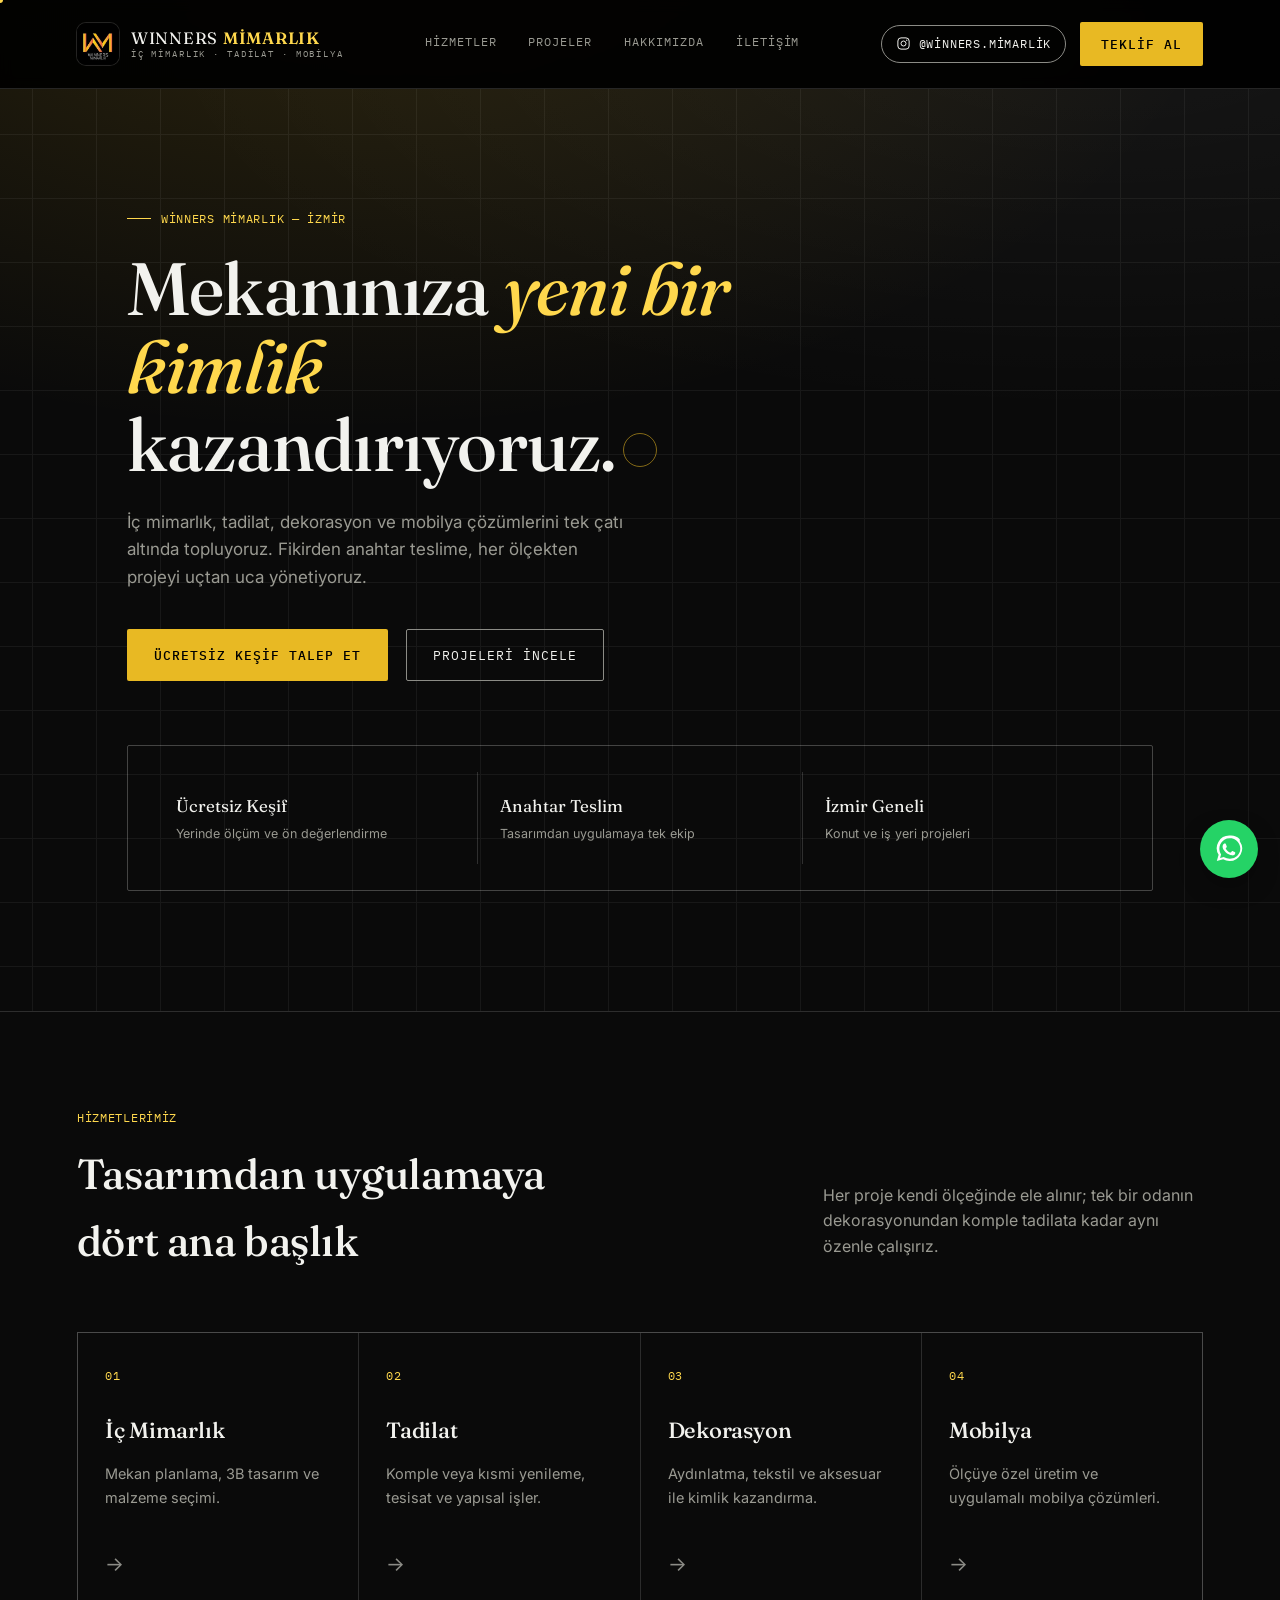
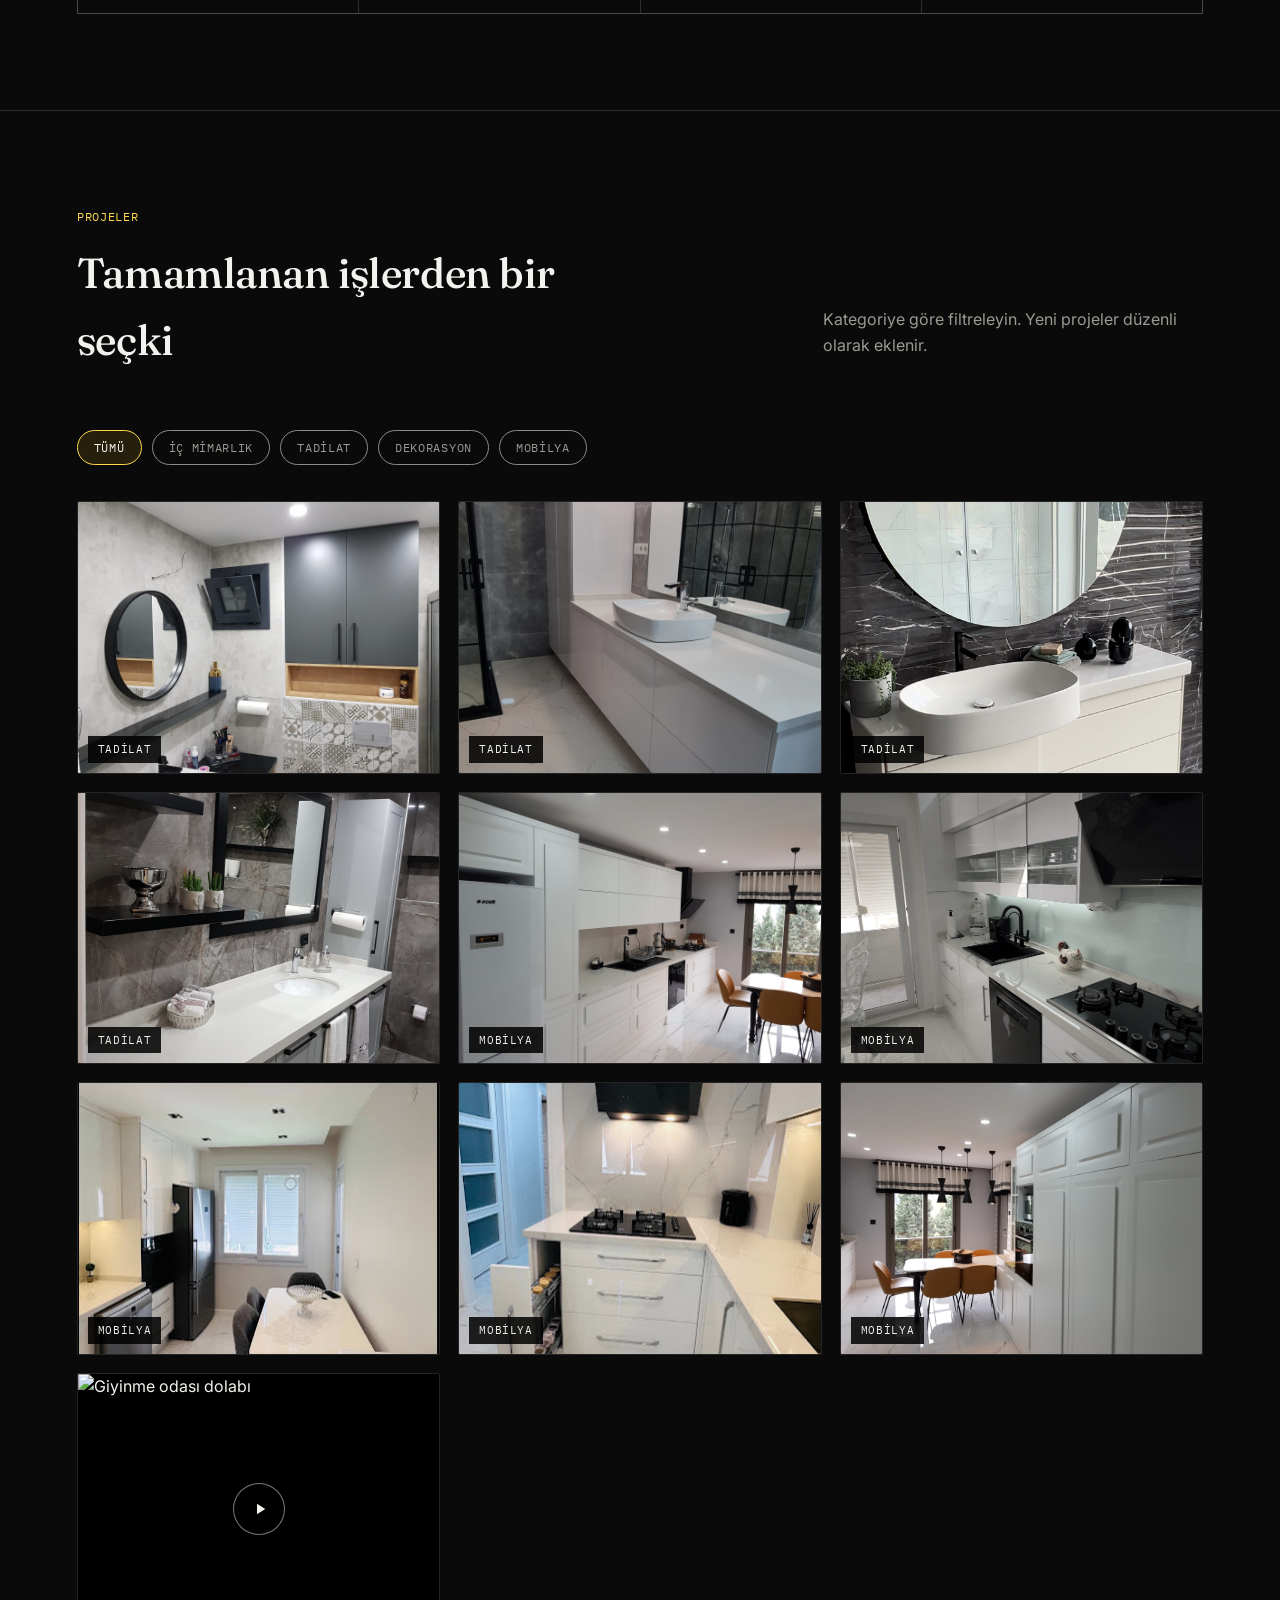
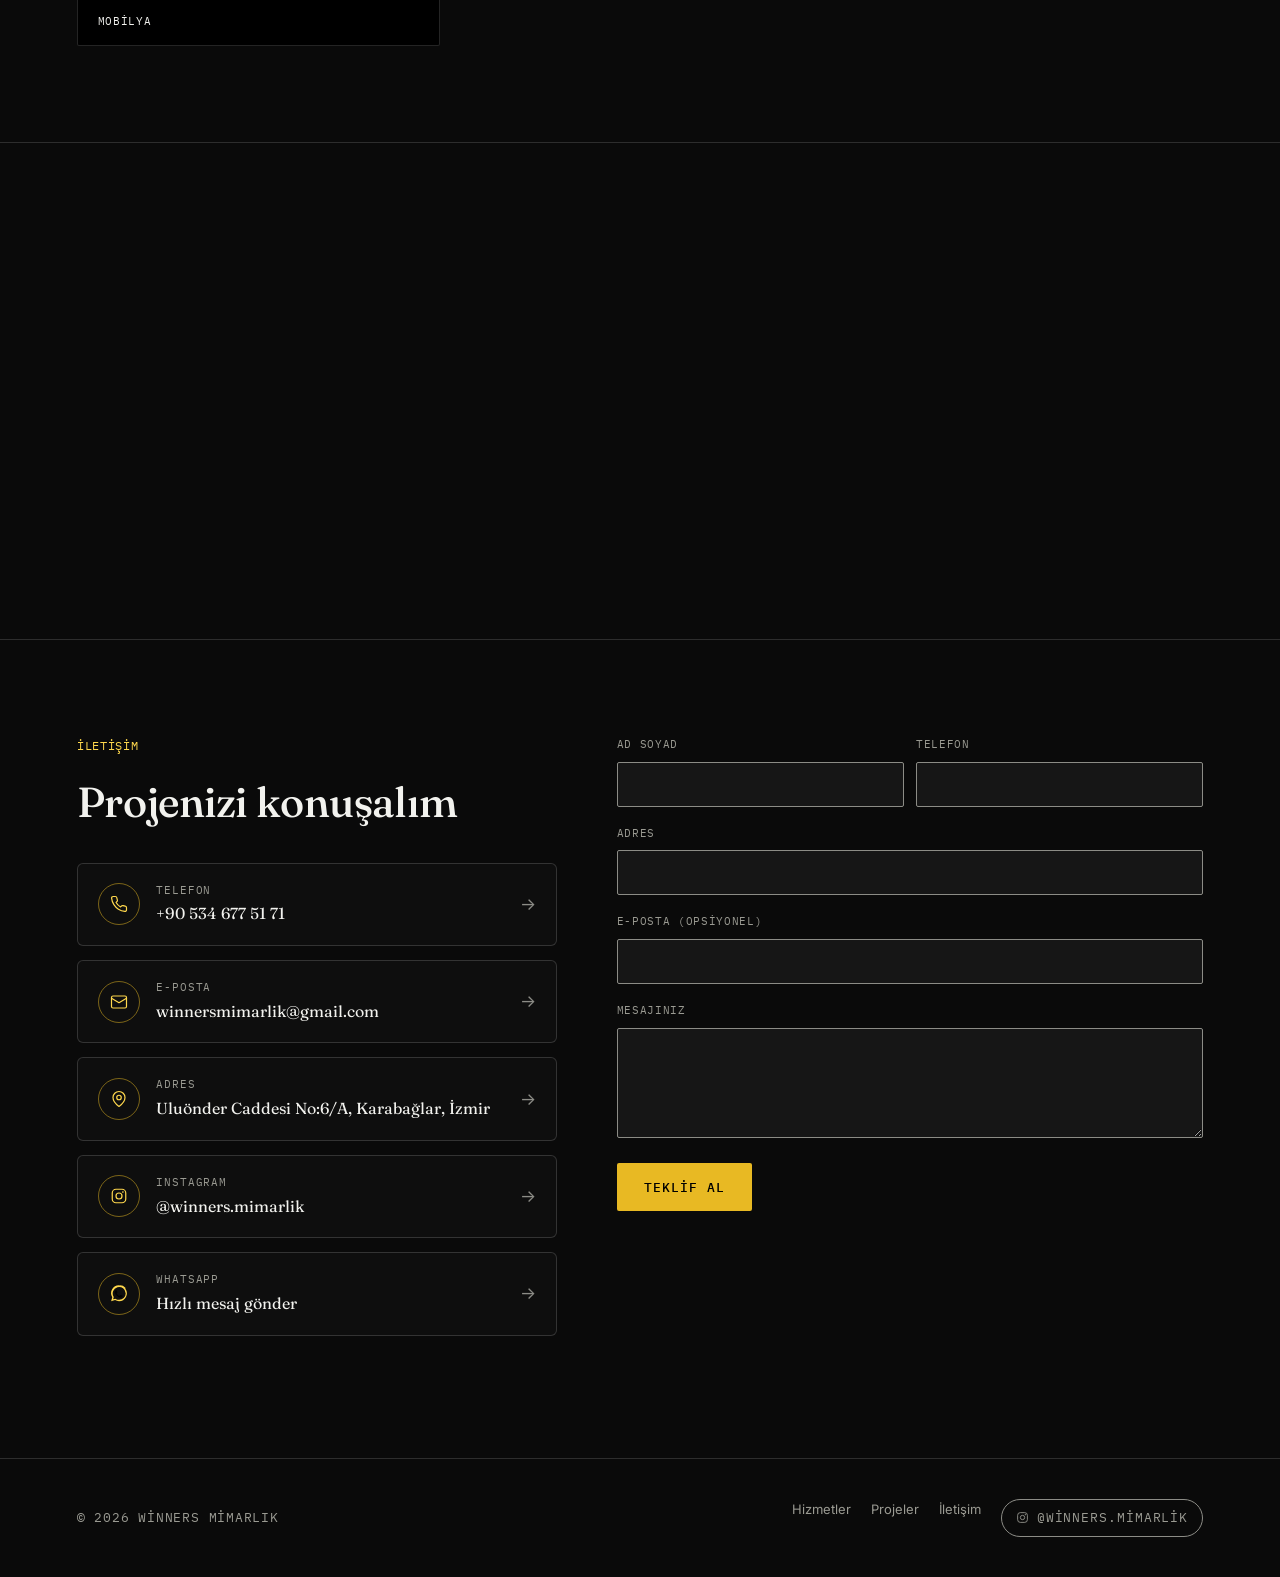
==== index.html @ d999bd1b "Add files via upload" ====
<!DOCTYPE html>
<html lang="tr">
<head>
<meta charset="UTF-8">
<meta name="viewport" content="width=device-width, initial-scale=1.0">
<title>Winners Mimarlık — İç Mimarlık, Tadilat, Dekorasyon, Mobilya</title>
<link rel="icon" type="image/png" href="images/favicon-64.png">
<link rel="icon" type="image/png" sizes="32x32" href="images/favicon-32.png">
<link rel="apple-touch-icon" href="images/apple-touch-icon.png">
<link rel="preconnect" href="https://fonts.googleapis.com">
<link href="https://fonts.googleapis.com/css2?family=Fraunces:ital,opsz,wght@0,9..144,300;0,9..144,500;0,9..144,600;1,9..144,500&family=Inter:wght@400;500;600&family=IBM+Plex+Mono:wght@400;500&display=swap" rel="stylesheet">
<style>
  :root{
    --blueprint:#0A0A0A;
    --blueprint-deep:#000000;
    --line:#F2F2EE;
    --line-dim:#8C8C86;
    --brass:#E8B923;
    --brass-bright:#FFD84D;
    --stone:#9A9A92;
    --paper:#F2F2EE;
    --paper-dim:#1A1A1A;
    --danger:#C9992A;
    --radius:2px;
  }
  ::selection{background:var(--brass); color:var(--blueprint-deep);}
  *{box-sizing:border-box;}
  html{scroll-behavior:smooth;}
  body{
    margin:0;
    background:var(--blueprint);
    color:var(--line);
    font-family:'Inter',sans-serif;
    font-size:16px;
    line-height:1.6;
  }
  h1,h2,h3{
    font-family:'Fraunces',serif;
    font-weight:500;
    margin:0;
    letter-spacing:-0.01em;
  }
  .mono{
    font-family:'IBM Plex Mono',monospace;
    letter-spacing:0.06em;
    text-transform:uppercase;
    font-size:12px;
  }
  a{color:inherit;}
  img{max-width:100%;display:block;}
  button{font-family:inherit;cursor:pointer;}
  :focus-visible{outline:2px solid var(--brass-bright);outline-offset:3px;}

  /* blueprint grid background */
  .grid-bg{
    background-image:
      linear-gradient(var(--line) 1px, transparent 1px),
      linear-gradient(90deg, var(--line) 1px, transparent 1px);
    background-size:64px 64px;
    background-position:center;
    opacity:0.06;
    position:absolute;
    inset:0;
    pointer-events:none;
  }
  .section{position:relative; padding:96px 6vw; overflow:hidden;}
  .section-inner{max-width:1180px; margin:0 auto; position:relative; z-index:1;}

  /* header */
  header{
    position:sticky; top:0; z-index:50;
    display:flex; align-items:center; justify-content:space-between;
    padding:22px 6vw;
    background:rgba(0,0,0,0.92);
    backdrop-filter:blur(6px);
    border-bottom:1px solid rgba(242,242,238,0.15);
  }
  .logo{font-family:'Fraunces',serif; font-size:19px; letter-spacing:0.04em; display:flex; align-items:center; gap:12px; text-decoration:none; color:var(--line); transition:opacity .2s;}
  .logo:hover{opacity:0.85;}
  .logo b{color:var(--brass-bright); font-weight:600;}
  .logo-mark{width:42px; height:42px; flex-shrink:0; border-radius:9px; object-fit:cover; transition:transform .4s cubic-bezier(.16,.8,.3,1); box-shadow:0 0 0 1px rgba(242,242,238,0.14);}
  .logo:hover .logo-mark{transform:scale(1.06) rotate(-3deg);}
  .logo-word{display:flex; flex-direction:column; line-height:1;}
  .logo-word .top{font-size:16.5px;}
  .logo-word .sub{font-family:'IBM Plex Mono',monospace; font-size:8.5px; letter-spacing:0.22em; color:var(--stone); text-transform:uppercase; margin-top:4px;}
  nav{display:flex; gap:32px;}
  nav a{
    font-family:'IBM Plex Mono',monospace; font-size:12px; text-transform:uppercase;
    letter-spacing:0.08em; text-decoration:none; color:var(--stone);
    padding-bottom:3px; border-bottom:1px solid transparent; transition:.2s;
  }
  nav a:hover{color:var(--line); border-color:var(--brass);}
  .nav-toggle{display:none; background:none;border:1px solid var(--line-dim); color:var(--line); padding:8px 10px;}

  /* hero */
  .hero{padding-top:120px; padding-bottom:120px; border-bottom:1px solid rgba(242,242,238,0.15);}
  .hero-tag{color:var(--brass-bright); margin-bottom:22px; display:flex; align-items:center; gap:10px;}
  .hero-tag::before{content:"";width:24px;height:1px;background:var(--brass-bright);display:inline-block;}
  .hero h1{font-size:clamp(38px,6vw,74px); max-width:14ch; line-height:1.05;}
  .hero h1 em{font-style:italic; color:var(--brass-bright);}
  .hero p.lead{max-width:46ch; color:var(--stone); margin-top:26px; font-size:17px;}
  .hero-actions{margin-top:38px; display:flex; gap:18px; flex-wrap:wrap; align-items:center;}
  .btn{
    display:inline-flex; align-items:center; gap:10px;
    padding:15px 26px; border-radius:var(--radius); border:1px solid transparent;
    font-family:'IBM Plex Mono',monospace; font-size:12.5px; text-transform:uppercase; letter-spacing:0.08em;
    text-decoration:none; transition:.2s;
  }
  .btn-primary{background:var(--brass); color:var(--blueprint-deep); font-weight:500;}
  .btn-primary:hover{background:var(--brass-bright);}
  .btn-ghost{border-color:var(--line-dim); color:var(--line);}
  .btn-ghost:hover{border-color:var(--line); background:rgba(242,242,238,0.06);}

  .measure{
    display:flex; align-items:center; gap:8px; color:var(--line-dim); font-size:11px;
  }
  .measure .tick{width:1px;height:8px;background:var(--line-dim);}
  .measure-line{flex:1;height:1px;background:repeating-linear-gradient(90deg,var(--line-dim) 0 6px, transparent 6px 11px);}

  .hero-frame{
    margin-top:64px; border:1px solid rgba(242,242,238,0.25); border-radius:var(--radius);
    padding:26px; position:relative;
  }
  .hero-frame .corner{position:absolute; width:14px; height:14px; border:1px solid var(--brass-bright);}
  .hero-frame .corner.tl{top:-1px;left:-1px;border-right:none;border-bottom:none;}
  .hero-frame .corner.tr{top:-1px;right:-1px;border-left:none;border-bottom:none;}
  .hero-frame .corner.bl{bottom:-1px;left:-1px;border-right:none;border-top:none;}
  .hero-frame .corner.br{bottom:-1px;right:-1px;border-left:none;border-top:none;}
  .hero-stats{display:grid; grid-template-columns:repeat(3,1fr); gap:20px;}
  .hero-stats div{border-left:1px solid rgba(242,242,238,0.2); padding-left:16px;}
  .hero-stats .num{font-family:'Fraunces',serif; font-size:32px; color:var(--brass-bright);}
  .hero-stats .lbl{color:var(--stone); font-size:12.5px; margin-top:4px;}

  /* section headers */
  .eyebrow{color:var(--brass-bright); margin-bottom:14px;}
  .section h2{font-size:clamp(28px,3.4vw,42px); max-width:20ch;}
  .section-head{display:flex; justify-content:space-between; align-items:flex-end; gap:24px; flex-wrap:wrap; margin-bottom:56px;}
  .section-head p{color:var(--stone); max-width:38ch; margin-top:14px;}

  /* services */
  .services-grid{display:grid; grid-template-columns:repeat(4,1fr); gap:1px; background:rgba(242,242,238,0.15); border:1px solid rgba(242,242,238,0.15);}
  .service-card{background:var(--blueprint); padding:32px 26px; min-height:280px; display:flex; flex-direction:column; justify-content:space-between; transition:.25s;}
  .service-card:hover{background:var(--blueprint-deep);}
  .service-card .code{color:var(--brass-bright);}
  .service-card h3{font-size:22px; margin-top:24px;}
  .service-card p{color:var(--stone); font-size:14.5px; margin-top:10px;}
  .service-card .arrow{margin-top:20px; color:var(--line-dim); font-size:20px;}

  /* gallery */
  .filters{display:flex; gap:10px; flex-wrap:wrap; margin-bottom:36px;}
  .filter-btn{
    background:transparent; border:1px solid var(--line-dim); color:var(--stone);
    padding:9px 16px; font-family:'IBM Plex Mono',monospace; font-size:11.5px; text-transform:uppercase; letter-spacing:0.06em;
    border-radius:20px; transition:.2s;
  }
  .filter-btn.active, .filter-btn:hover{border-color:var(--brass-bright); color:var(--line); background:rgba(232,185,35,0.12);}
  .gallery-grid{display:grid; grid-template-columns:repeat(3,1fr); gap:18px;}
  .gallery-item{position:relative; border:1px solid rgba(242,242,238,0.15); border-radius:var(--radius); overflow:hidden; aspect-ratio:4/3; background:var(--blueprint-deep); cursor:pointer;}
  .gallery-item img{width:100%; height:100%; object-fit:cover; transition:.4s;}
  .gallery-item:hover img{transform:scale(1.05);}
  .gallery-item .tag{position:absolute; left:10px; bottom:10px; background:rgba(0,0,0,0.85); padding:5px 10px; font-size:10.5px;}
  .gallery-item .play-badge{
    position:absolute; top:50%; left:50%; transform:translate(-50%,-50%);
    width:52px; height:52px; border-radius:50%; background:rgba(0,0,0,0.55);
    border:1px solid rgba(242,242,238,0.5); display:flex; align-items:center; justify-content:center;
    transition:.25s; pointer-events:none;
  }
  .gallery-item .play-badge svg{width:18px;height:18px; fill:var(--line); margin-left:3px;}
  .gallery-item:hover .play-badge{background:var(--brass); border-color:var(--brass); transform:translate(-50%,-50%) scale(1.08);}
  .gallery-item:hover .play-badge svg{fill:var(--blueprint-deep);}
  .empty-state{border:1px dashed var(--line-dim); border-radius:var(--radius); padding:56px 24px; text-align:center; color:var(--stone); grid-column:1/-1;}
  .empty-state b{color:var(--line); display:block; margin-bottom:8px; font-family:'Fraunces',serif; font-size:19px; font-weight:500;}

  /* about */
  .about-wrap{display:grid; grid-template-columns:1fr 1fr; gap:70px; align-items:start;}
  .about-quote{font-family:'Fraunces',serif; font-style:italic; font-size:26px; line-height:1.5; color:var(--line);}
  .about-quote span{color:var(--brass-bright);}
  .about-body p{color:var(--stone); margin-bottom:16px;}
  .about-list{margin-top:26px; display:flex; flex-direction:column; gap:14px;}
  .about-list li{display:flex; gap:14px; align-items:flex-start; list-style:none;}
  .about-list .dot{width:6px;height:6px;background:var(--brass-bright); border-radius:50%; margin-top:8px; flex-shrink:0;}

  /* contact */
  .contact-wrap{display:grid; grid-template-columns:0.9fr 1.1fr; gap:60px;}
  .contact-info div{margin-bottom:26px;}
  .contact-info .mono{color:var(--brass-bright); display:block; margin-bottom:6px;}
  .contact-info a{text-decoration:none; font-size:17px;}

  /* ---------- contact cards (modernized) ---------- */
  .contact-cards{display:flex; flex-direction:column; gap:14px; margin-top:8px;}
  .contact-card{
    display:flex; align-items:center; gap:16px;
    padding:18px 20px; border:1px solid rgba(242,242,238,0.16); border-radius:6px;
    text-decoration:none; color:var(--line); background:rgba(242,242,238,0.02);
    transition:border-color .25s, background .25s, transform .25s cubic-bezier(.16,.8,.3,1), box-shadow .25s;
  }
  .contact-card:hover{
    border-color:var(--brass-bright); background:rgba(232,185,35,0.07);
    transform:translateX(4px); box-shadow:0 14px 28px -18px rgba(0,0,0,0.55);
  }
  .contact-card .cc-icon{
    width:42px; height:42px; flex-shrink:0; border-radius:50%;
    border:1px solid rgba(232,185,35,0.5); display:flex; align-items:center; justify-content:center;
    transition:.25s;
  }
  .contact-card:hover .cc-icon{background:var(--brass); border-color:var(--brass);}
  .contact-card .cc-icon svg{width:18px; height:18px; stroke:var(--brass-bright); transition:.25s;}
  .contact-card:hover .cc-icon svg{stroke:var(--blueprint-deep);}
  .contact-card .cc-text{display:flex; flex-direction:column; gap:3px; min-width:0;}
  .contact-card .cc-label{font-family:'IBM Plex Mono',monospace; font-size:10.5px; text-transform:uppercase; letter-spacing:0.09em; color:var(--stone);}
  .contact-card .cc-value{font-size:16px; font-family:'Fraunces',serif; overflow-wrap:anywhere;}
  .contact-card .cc-arrow{margin-left:auto; color:var(--line-dim); font-size:17px; transition:transform .25s cubic-bezier(.16,.8,.3,1), color .25s; flex-shrink:0;}
  .contact-card:hover .cc-arrow{transform:translateX(4px); color:var(--brass-bright);}
  .field{margin-bottom:18px;}
  .field label{display:block; font-family:'IBM Plex Mono',monospace; font-size:11px; text-transform:uppercase; letter-spacing:0.06em; color:var(--stone); margin-bottom:8px;}
  .field input, .field textarea{
    width:100%; background:rgba(242,242,238,0.05); border:1px solid var(--line-dim); border-radius:var(--radius);
    color:var(--line); padding:13px 14px; font-family:'Inter',sans-serif; font-size:14.5px;
  }
  .field textarea{min-height:110px; resize:vertical;}
  .field input:focus, .field textarea:focus{border-color:var(--brass-bright); outline:none;}
  .form-msg{margin-top:14px; font-size:13.5px; padding:10px 14px; border-radius:var(--radius); display:none;}
  .form-msg.ok{display:block; background:rgba(232,185,35,0.15); color:var(--brass-bright); border:1px solid var(--brass);}
  .form-msg.err{display:block; background:rgba(201,153,42,0.15); color:#F0D27A; border:1px solid var(--danger);}

  footer{padding:40px 6vw; border-top:1px solid rgba(242,242,238,0.15); display:flex; justify-content:space-between; align-items:center; flex-wrap:wrap; gap:12px;}
  footer .fmark{color:var(--stone); font-size:13px; cursor:default; user-select:none;}
  footer .fmark:hover{color:var(--stone);}
  footer .flinks{display:flex; gap:20px;}
  footer .flinks a{color:var(--stone); font-size:13px; text-decoration:none;}
  footer .flinks a:hover{color:var(--line);}

  /* overlay shared */
  .overlay{
    position:fixed; inset:0; background:rgba(0,0,0,0.82); backdrop-filter:blur(3px);
    display:none; align-items:center; justify-content:center; z-index:200; padding:24px;
  }
  .overlay.open{display:flex;}
  .modal{
    background:var(--blueprint-deep); border:1px solid rgba(242,242,238,0.2); border-radius:6px;
    width:100%; max-width:420px; padding:34px; position:relative;
  }
  .modal.wide{max-width:920px; max-height:86vh; overflow-y:auto;}
  .modal-close{position:absolute; top:16px; right:16px; background:none; border:none; color:var(--stone); font-size:20px;}
  .modal h3{font-size:22px; margin-bottom:6px;}
  .modal .sub{color:var(--stone); font-size:13px; margin-bottom:24px;}
  .field-row{display:flex; gap:12px; flex-wrap:wrap;}
  .field-row .field{flex:1; min-width:160px;}

  @media (max-width:900px){
    nav{display:none;}
    .nav-toggle{display:block;}
    .services-grid{grid-template-columns:repeat(2,1fr);}
    .gallery-grid{grid-template-columns:repeat(2,1fr);}
    .about-wrap, .contact-wrap{grid-template-columns:1fr; gap:40px;}
  }
  @media (max-width:560px){
    .services-grid{grid-template-columns:1fr;}
    .gallery-grid{grid-template-columns:1fr;}
    .section{padding:64px 5vw;}
    header .ig-btn span{display:none;}
    header .ig-btn{padding:9px 11px;}
    .logo-mark{width:34px; height:34px;}
    .logo-word .top{font-size:14px;}
    .logo-word .sub{display:none;}
  }
  @media (prefers-reduced-motion: reduce){
    *{transition:none !important; animation:none !important;}
  }

  /* ---------- modernization pass ---------- */
  header{transition:background .35s ease, box-shadow .35s ease, border-color .35s ease;}
  header.scrolled{background:rgba(0,0,0,0.97); box-shadow:0 8px 30px -12px rgba(0,0,0,0.55); border-color:rgba(242,242,238,0.22);}

  .hero{position:relative;}
  .hero::before{
    content:"";
    position:absolute; inset:-20% -10% auto -10%; height:620px;
    background:radial-gradient(ellipse at 30% 0%, rgba(232,185,35,0.16), transparent 60%),
               radial-gradient(ellipse at 80% 20%, rgba(255,255,255,0.05), transparent 55%);
    pointer-events:none; z-index:0;
  }
  .hero .section-inner{z-index:1;}

  .reveal{opacity:0; transform:translateY(22px); transition:opacity .7s cubic-bezier(.16,.8,.3,1), transform .7s cubic-bezier(.16,.8,.3,1);}
  .reveal.in-view{opacity:1; transform:translateY(0);}
  .reveal-stagger > *{opacity:0; transform:translateY(18px); transition:opacity .6s cubic-bezier(.16,.8,.3,1), transform .6s cubic-bezier(.16,.8,.3,1);}
  .reveal-stagger.in-view > *{opacity:1; transform:translateY(0);}
  .reveal-stagger.in-view > *:nth-child(1){transition-delay:.03s;}
  .reveal-stagger.in-view > *:nth-child(2){transition-delay:.11s;}
  .reveal-stagger.in-view > *:nth-child(3){transition-delay:.19s;}
  .reveal-stagger.in-view > *:nth-child(4){transition-delay:.27s;}
  .reveal-stagger.in-view > *:nth-child(5){transition-delay:.35s;}
  .reveal-stagger.in-view > *:nth-child(6){transition-delay:.43s;}

  .hero-tag{animation:fadeIn .8s ease both;}
  .hero h1{animation:fadeUp .9s cubic-bezier(.16,.8,.3,1) .08s both;}
  .hero p.lead{animation:fadeUp .9s cubic-bezier(.16,.8,.3,1) .18s both;}
  .hero-actions{animation:fadeUp .9s cubic-bezier(.16,.8,.3,1) .28s both;}
  .hero-frame{animation:fadeUp 1s cubic-bezier(.16,.8,.3,1) .4s both; overflow:hidden;}
  @keyframes fadeIn{from{opacity:0;} to{opacity:1;}}
  @keyframes fadeUp{from{opacity:0; transform:translateY(16px);} to{opacity:1; transform:translateY(0);}}

  .hero-frame::after{
    content:""; position:absolute; top:0; left:-30%; width:22%; height:100%;
    background:linear-gradient(90deg, transparent, rgba(255,216,77,0.16), transparent);
    animation:scanX 7s ease-in-out infinite; pointer-events:none;
  }
  @keyframes scanX{0%{left:-30%;} 50%{left:105%;} 100%{left:105%;}}

  .btn{position:relative; overflow:hidden; transform:translateY(0); transition:background .2s, border-color .2s, transform .25s cubic-bezier(.16,.8,.3,1), box-shadow .25s;}
  .btn-primary:hover{transform:translateY(-2px); box-shadow:0 10px 24px -10px rgba(232,185,35,0.55);}
  .btn-ghost:hover{transform:translateY(-2px);}

  .service-card{transition:background .25s, transform .3s cubic-bezier(.16,.8,.3,1), box-shadow .3s, border-color .3s; border:1px solid transparent;}
  .service-card:hover{transform:translateY(-6px); box-shadow:0 18px 34px -18px rgba(0,0,0,0.6); border-color:rgba(232,185,35,0.35);}
  .service-card .arrow{transition:transform .3s cubic-bezier(.16,.8,.3,1), color .3s;}
  .service-card:hover .arrow{transform:translateX(6px); color:var(--brass-bright);}

  .gallery-item img{filter:saturate(0.88); transition:transform .5s cubic-bezier(.16,.8,.3,1), filter .5s;}
  .gallery-item:hover img{transform:scale(1.07); filter:saturate(1.05);}
  .gallery-item::after{
    content:""; position:absolute; inset:0; background:linear-gradient(180deg, transparent 55%, rgba(0,0,0,0.55) 100%);
    opacity:0; transition:opacity .35s;
  }
  .gallery-item:hover::after{opacity:1;}
  .gallery-item .tag{transition:transform .3s cubic-bezier(.16,.8,.3,1); z-index:1;}
  .gallery-item:hover .tag{transform:translateY(-2px);}

  .filter-btn{transition:border-color .2s, color .2s, background .2s, transform .2s;}
  .filter-btn:hover{transform:translateY(-1px);}

  .about-list li{transition:transform .25s;}
  .about-list li:hover{transform:translateX(4px);}

  .field input, .field textarea{transition:border-color .2s, background .2s, box-shadow .2s;}
  .field input:focus, .field textarea:focus{box-shadow:0 0 0 3px rgba(232,185,35,0.18);}

  .founder-line{margin-top:22px; padding-top:18px; border-top:1px solid rgba(242,242,238,0.14); color:var(--stone); font-size:13.5px; display:flex; align-items:center; gap:10px;}
  .founder-line .dot{width:6px;height:6px;background:var(--brass-bright); border-radius:50%; flex-shrink:0;}

  /* ---------- floating whatsapp button ---------- */
  .wa-float{
    position:fixed; right:22px; bottom:22px; z-index:150;
    width:58px; height:58px; border-radius:50%;
    background:#25D366; display:flex; align-items:center; justify-content:center;
    box-shadow:0 10px 26px -8px rgba(0,0,0,0.55);
    text-decoration:none; transition:transform .25s cubic-bezier(.16,.8,.3,1), box-shadow .25s;
  }
  .wa-float:hover{transform:translateY(-3px) scale(1.05); box-shadow:0 16px 32px -10px rgba(0,0,0,0.6);}
  .wa-float svg{width:29px; height:29px; fill:#fff;}
  .wa-float::before{
    content:""; position:absolute; inset:0; border-radius:50%;
    box-shadow:0 0 0 0 rgba(37,211,102,0.55);
    animation:waPulse 2.6s ease-out infinite;
  }
  @keyframes waPulse{
    0%{box-shadow:0 0 0 0 rgba(37,211,102,0.5);}
    70%{box-shadow:0 0 0 16px rgba(37,211,102,0);}
    100%{box-shadow:0 0 0 0 rgba(37,211,102,0);}
  }
  .wa-tooltip{
    position:absolute; right:70px; top:50%; transform:translateY(-50%);
    background:var(--blueprint-deep); border:1px solid rgba(242,242,238,0.18);
    color:var(--line); padding:8px 14px; border-radius:6px; font-size:13px; white-space:nowrap;
    opacity:0; pointer-events:none; transition:opacity .2s, transform .2s;
  }
  .wa-float:hover .wa-tooltip{opacity:1; transform:translateY(-50%) translateX(-4px);}
  @media (max-width:560px){
    .wa-float{width:52px; height:52px; right:16px; bottom:16px;}
    .wa-float svg{width:26px; height:26px;}
    .wa-tooltip{display:none;}
  }
  @media (prefers-reduced-motion: reduce){
    .wa-float::before{animation:none;}
  }

  /* ---------- instagram button ---------- */
  .ig-btn{
    display:inline-flex; align-items:center; gap:8px;
    border:1px solid var(--line-dim); color:var(--line);
    padding:10px 16px; border-radius:20px;
    font-family:'IBM Plex Mono',monospace; font-size:11.5px; text-transform:uppercase; letter-spacing:0.07em;
    text-decoration:none; transition:.2s;
  }
  .ig-btn:hover{border-color:var(--brass-bright); color:var(--brass-bright); background:rgba(232,185,35,0.08); transform:translateY(-1px);}
  .ig-btn svg{width:15px;height:15px;flex-shrink:0;}
  header .ig-btn{padding:9px 14px;}
  footer .ig-btn{padding:8px 14px; font-size:11px;}

  /* ---------- hero highlights (replaces old stat block) ---------- */
  .hero-highlights{display:flex; flex-wrap:wrap; gap:0; margin-top:0;}
  .hero-highlights .hl{
    flex:1; min-width:170px; padding:20px 22px;
    border-right:1px solid rgba(242,242,238,0.16);
  }
  .hero-highlights .hl:last-child{border-right:none;}
  .hero-highlights .hl .hl-title{font-family:'Fraunces',serif; font-size:17px; color:var(--line);}
  .hero-highlights .hl .hl-sub{color:var(--stone); font-size:12.5px; margin-top:5px;}
  @media (max-width:700px){
    .hero-highlights .hl{border-right:none; border-bottom:1px solid rgba(242,242,238,0.16); flex:1 1 100%;}
    .hero-highlights .hl:last-child{border-bottom:none;}
  }

  /* ---------- custom cursor (pointer devices only) ---------- */
  @media (pointer:fine){
    body.cursor-ready{cursor:none;}
    body.cursor-ready a, body.cursor-ready button{cursor:none;}
    .cur-dot, .cur-ring{
      position:fixed; top:0; left:0; pointer-events:none; z-index:999;
      transform:translate(-50%,-50%); border-radius:50%;
      will-change:transform;
    }
    .cur-dot{width:6px; height:6px; background:var(--brass-bright); transition:opacity .2s, width .2s, height .2s;}
    .cur-ring{
      width:34px; height:34px; border:1px solid rgba(232,185,35,0.55);
      transition:width .25s cubic-bezier(.16,.8,.3,1), height .25s cubic-bezier(.16,.8,.3,1), opacity .2s, border-color .2s, background .2s;
    }
    .cur-ring.hovering{width:64px; height:64px; background:rgba(232,185,35,0.08); border-color:var(--brass-bright);}
    .cur-ring.hidden, .cur-dot.hidden{opacity:0;}
  }
  @media (pointer:coarse), (prefers-reduced-motion:reduce){
    .cur-dot, .cur-ring{display:none;}
  }
</style>
</head>
<body>

<header>
  <a href="#" class="logo" aria-label="Winners Mimarlık — Ana sayfa">
    <img class="logo-mark" src="images/logo.png" alt="Winners Mimarlık logosu">
    <span class="logo-word">
      <span class="top">WINNERS <b>MİMARLIK</b></span>
      <span class="sub">İç Mimarlık · Tadilat · Mobilya</span>
    </span>
  </a>
  <nav>
    <a href="#hizmetler">Hizmetler</a>
    <a href="#projeler">Projeler</a>
    <a href="#hakkimizda">Hakkımızda</a>
    <a href="#iletisim">İletişim</a>
  </nav>
  <div style="display:flex; align-items:center; gap:14px;">
    <a href="https://instagram.com/winners.mimarlik" target="_blank" rel="noopener" class="ig-btn" aria-label="Instagram'da takip edin">
      <svg viewBox="0 0 24 24" fill="none" stroke="currentColor" stroke-width="1.6"><rect x="3" y="3" width="18" height="18" rx="5"/><circle cx="12" cy="12" r="4"/><circle cx="17.2" cy="6.8" r="1.1" fill="currentColor" stroke="none"/></svg>
      <span>@winners.mimarlik</span>
    </a>
    <a href="#iletisim" class="btn btn-primary" style="padding:11px 20px;">Teklif Al</a>
  </div>
</header>

<section class="hero grid-bg-wrap" style="position:relative;">
  <div class="grid-bg"></div>
  <div class="section-inner" style="padding:0 6vw;">
    <div class="hero-tag mono">Winners Mimarlık — İzmir</div>
    <h1>Mekanınıza <em>yeni bir kimlik</em> kazandırıyoruz.</h1>
    <p class="lead">İç mimarlık, tadilat, dekorasyon ve mobilya çözümlerini tek çatı altında topluyoruz. Fikirden anahtar teslime, her ölçekten projeyi uçtan uca yönetiyoruz.</p>
    <div class="hero-actions">
      <a href="#iletisim" class="btn btn-primary">Ücretsiz Keşif Talep Et</a>
      <a href="#projeler" class="btn btn-ghost">Projeleri İncele</a>
    </div>
    <div class="hero-frame">
      <span class="corner tl"></span><span class="corner tr"></span><span class="corner bl"></span><span class="corner br"></span>
      <div class="hero-highlights">
        <div class="hl"><div class="hl-title">Ücretsiz Keşif</div><div class="hl-sub">Yerinde ölçüm ve ön değerlendirme</div></div>
        <div class="hl"><div class="hl-title">Anahtar Teslim</div><div class="hl-sub">Tasarımdan uygulamaya tek ekip</div></div>
        <div class="hl"><div class="hl-title">İzmir Geneli</div><div class="hl-sub">Konut ve iş yeri projeleri</div></div>
      </div>
    </div>
  </div>
</section>

<section class="section" id="hizmetler">
  <div class="section-inner">
    <div class="section-head reveal">
      <div>
        <div class="eyebrow mono">Hizmetlerimiz</div>
        <h2>Tasarımdan uygulamaya dört ana başlık</h2>
      </div>
      <p>Her proje kendi ölçeğinde ele alınır; tek bir odanın dekorasyonundan komple tadilata kadar aynı özenle çalışırız.</p>
    </div>
    <div class="services-grid reveal-stagger" id="servicesGrid"></div>
  </div>
</section>

<section class="section" id="projeler" style="border-top:1px solid rgba(242,242,238,0.15);">
  <div class="section-inner">
    <div class="section-head reveal">
      <div>
        <div class="eyebrow mono">Projeler</div>
        <h2>Tamamlanan işlerden bir seçki</h2>
      </div>
      <p>Kategoriye göre filtreleyin. Yeni projeler düzenli olarak eklenir.</p>
    </div>
    <div class="filters reveal" id="galleryFilters"></div>
    <div class="gallery-grid reveal-stagger" id="galleryGrid"></div>
  </div>
</section>

<section class="section" id="hakkimizda" style="border-top:1px solid rgba(242,242,238,0.15);">
  <div class="section-inner about-wrap">
    <div class="reveal">
      <div class="eyebrow mono">Hakkımızda</div>
      <p class="about-quote">"İyi tasarım, <span>göze değil ihtiyaca</span> göre çizilir."</p>
      <div class="founder-line"><span class="dot"></span>Kurucu — Ömer Akgül</div>
    </div>
    <div class="about-body reveal">
      <p>Winners Mimarlık olarak konut ve iş yerlerinde iç mimarlık, tadilat, dekorasyon ve mobilya üretimi alanlarında hizmet veriyoruz. Her projeye keşifle başlar, ölçüm ve ihtiyaç analiziyle devam eder, uygulamayı yerinde takip ederek teslim ederiz.</p>
      <ul class="about-list">
        <li><span class="dot"></span>Yerinde keşif ve ölçümlendirme</li>
        <li><span class="dot"></span>3 boyutlu tasarım ve malzeme seçimi</li>
        <li><span class="dot"></span>Uygulama, tadilat ve montaj takibi</li>
        <li><span class="dot"></span>Anahtar teslim proje yönetimi</li>
      </ul>
    </div>
  </div>
</section>

<section class="section" id="iletisim" style="border-top:1px solid rgba(242,242,238,0.15);">
  <div class="section-inner contact-wrap">
    <div class="reveal">
      <div class="eyebrow mono">İletişim</div>
      <h2 style="margin-bottom:26px;">Projenizi konuşalım</h2>
      <div class="contact-info">
        <div class="contact-cards">
          <a id="infoPhone" class="contact-card" href="#">
            <span class="cc-icon"><svg viewBox="0 0 24 24" fill="none" stroke-width="1.6" stroke-linecap="round" stroke-linejoin="round"><path d="M22 16.92v3a2 2 0 0 1-2.18 2 19.79 19.79 0 0 1-8.63-3.07 19.5 19.5 0 0 1-6-6 19.79 19.79 0 0 1-3.07-8.67A2 2 0 0 1 4.11 2h3a2 2 0 0 1 2 1.72c.127.96.361 1.903.7 2.81a2 2 0 0 1-.45 2.11L8.09 9.91a16 16 0 0 0 6 6l1.27-1.27a2 2 0 0 1 2.11-.45c.907.339 1.85.573 2.81.7A2 2 0 0 1 22 16.92z"/></svg></span>
            <span class="cc-text"><span class="cc-label">Telefon</span><span class="cc-value" id="infoPhoneText"></span></span>
            <span class="cc-arrow">→</span>
          </a>
          <a id="infoEmail" class="contact-card" href="#">
            <span class="cc-icon"><svg viewBox="0 0 24 24" fill="none" stroke-width="1.6" stroke-linecap="round" stroke-linejoin="round"><rect x="2" y="4" width="20" height="16" rx="2"/><path d="m2 7 10 6 10-6"/></svg></span>
            <span class="cc-text"><span class="cc-label">E-posta</span><span class="cc-value" id="infoEmailText"></span></span>
            <span class="cc-arrow">→</span>
          </a>
          <a id="infoAddress" class="contact-card" href="#" target="_blank" rel="noopener">
            <span class="cc-icon"><svg viewBox="0 0 24 24" fill="none" stroke-width="1.6" stroke-linecap="round" stroke-linejoin="round"><path d="M20 10c0 6-8 12-8 12s-8-6-8-12a8 8 0 0 1 16 0z"/><circle cx="12" cy="10" r="3"/></svg></span>
            <span class="cc-text"><span class="cc-label">Adres</span><span class="cc-value" id="infoAddressText"></span></span>
            <span class="cc-arrow">→</span>
          </a>
          <a href="https://instagram.com/winners.mimarlik" target="_blank" rel="noopener" class="contact-card">
            <span class="cc-icon"><svg viewBox="0 0 24 24" fill="none" stroke-width="1.6" stroke-linecap="round" stroke-linejoin="round"><rect x="3" y="3" width="18" height="18" rx="5"/><circle cx="12" cy="12" r="4"/><circle cx="17.2" cy="6.8" r="1.1" fill="var(--brass-bright)" stroke="none"/></svg></span>
            <span class="cc-text"><span class="cc-label">Instagram</span><span class="cc-value">@winners.mimarlik</span></span>
            <span class="cc-arrow">→</span>
          </a>
          <a id="infoWhatsapp" class="contact-card" href="#" target="_blank" rel="noopener">
            <span class="cc-icon"><svg viewBox="0 0 24 24" fill="none" stroke="var(--brass-bright)" stroke-width="1.6"><path d="M20.5 3.5A10.4 10.4 0 0 0 12.02 0.5 10.44 10.44 0 0 0 3 16.4L1.5 21.5l5.24-1.37a10.4 10.4 0 0 0 5.28 1.44h.01a10.44 10.44 0 0 0 8.47-16.5zM12.03 19.7a8.65 8.65 0 0 1-4.4-1.2l-.32-.19-3.11.81.83-3.03-.2-.31a8.68 8.68 0 1 1 16.13-4.58 8.63 8.63 0 0 1-8.93 8.5z" fill="var(--brass-bright)" stroke="none"/><path d="M9 7.6c-.2-.45-.4-.46-.6-.47h-.5c-.18 0-.46.07-.7.34-.24.27-.92.9-.92 2.2s.94 2.55 1.07 2.73c.13.18 1.83 2.8 4.44 3.82 2.17.85 2.6.68 3.08.64.47-.04 1.5-.61 1.72-1.2.21-.6.21-1.1.15-1.21-.06-.11-.24-.18-.5-.31-.27-.13-1.5-.74-1.74-.82-.23-.09-.4-.13-.57.13-.17.27-.65.82-.8.98-.15.17-.29.19-.55.06-.27-.13-1.12-.41-2.13-1.31a7.97 7.97 0 0 1-1.48-1.83c-.15-.27-.02-.41.11-.54.12-.12.27-.31.4-.47.13-.16.17-.27.26-.45.09-.18.04-.34-.02-.47-.07-.13-.57-1.42-.8-1.94z" fill="var(--blueprint-deep)" stroke="none"/></svg></span>
            <span class="cc-text"><span class="cc-label">WhatsApp</span><span class="cc-value">Hızlı mesaj gönder</span></span>
            <span class="cc-arrow">→</span>
          </a>
        </div>
      </div>
    </div>
    <div class="reveal">
      <!--
        FORM E-POSTA AYARI (FormSubmit.co — ücretsiz, sunucu/backend gerekmez)
        1) Teklifler winnersmimarlik@gmail.com adresine gönderiliyor.
        2) Siteyi yayınladıktan sonra formu bir kez gönderin; FormSubmit o e-postaya bir
           onay maili atacak. Onaylayınca sonraki tüm teklifler otomatik o adrese düşer.
      -->
      <form id="contactForm" action="https://formsubmit.co/winnersmimarlik@gmail.com" method="POST">
        <input type="hidden" name="_subject" value="Winners Mimarlık — Yeni Teklif Talebi">
        <input type="hidden" name="_template" value="table">
        <input type="hidden" name="_captcha" value="false">
        <div class="field-row">
          <div class="field"><label for="cfName">Ad Soyad</label><input id="cfName" name="Ad Soyad" required maxlength="80" autocomplete="name"></div>
          <div class="field"><label for="cfPhone">Telefon</label><input id="cfPhone" name="Telefon" required maxlength="30" autocomplete="tel"></div>
        </div>
        <div class="field"><label for="cfAddress">Adres</label><input id="cfAddress" name="Adres" required maxlength="200" autocomplete="street-address"></div>
        <div class="field"><label for="cfEmail">E-posta (opsiyonel)</label><input id="cfEmail" name="E-posta" type="email" maxlength="120" autocomplete="email"></div>
        <div class="field"><label for="cfMsg">Mesajınız</label><textarea id="cfMsg" name="Mesaj" required maxlength="1000"></textarea></div>
        <button class="btn btn-primary" type="submit">Teklif Al</button>
        <div class="form-msg" id="cfMsgResult"></div>
      </form>
    </div>
  </div>
</section>

<footer>
  <div class="fmark mono" id="footerMark">© <span id="year"></span> Winners Mimarlık</div>
  <div class="flinks">
    <a href="#hizmetler">Hizmetler</a>
    <a href="#projeler">Projeler</a>
    <a href="#iletisim">İletişim</a>
    <a href="https://instagram.com/winners.mimarlik" target="_blank" rel="noopener" class="ig-btn">
      <svg viewBox="0 0 24 24" fill="none" stroke="currentColor" stroke-width="1.6" style="width:13px;height:13px;"><rect x="3" y="3" width="18" height="18" rx="5"/><circle cx="12" cy="12" r="4"/><circle cx="17.2" cy="6.8" r="1.1" fill="currentColor" stroke="none"/></svg>
      <span>@winners.mimarlik</span>
    </a>
  </div>
</footer>

<!-- floating whatsapp button -->
<a id="waFloat" href="#" target="_blank" rel="noopener" class="wa-float" aria-label="WhatsApp'tan mesaj gönder">
  <span class="wa-tooltip">WhatsApp'tan yazın</span>
  <svg viewBox="0 0 24 24"><path d="M20.5 3.5A10.4 10.4 0 0 0 12.02 0.5 10.44 10.44 0 0 0 3 16.4L1.5 21.5l5.24-1.37a10.4 10.4 0 0 0 5.28 1.44h.01a10.44 10.44 0 0 0 8.47-16.5zM12.03 19.7a8.65 8.65 0 0 1-4.4-1.2l-.32-.19-3.11.81.83-3.03-.2-.31a8.68 8.68 0 1 1 16.13-4.58 8.63 8.63 0 0 1-8.93 8.5z"/><path d="M9 7.6c-.2-.45-.4-.46-.6-.47h-.5c-.18 0-.46.07-.7.34-.24.27-.92.9-.92 2.2s.94 2.55 1.07 2.73c.13.18 1.83 2.8 4.44 3.82 2.17.85 2.6.68 3.08.64.47-.04 1.5-.61 1.72-1.2.21-.6.21-1.1.15-1.21-.06-.11-.24-.18-.5-.31-.27-.13-1.5-.74-1.74-.82-.23-.09-.4-.13-.57.13-.17.27-.65.82-.8.98-.15.17-.29.19-.55.06-.27-.13-1.12-.41-2.13-1.31a7.97 7.97 0 0 1-1.48-1.83c-.15-.27-.02-.41.11-.54.12-.12.27-.31.4-.47.13-.16.17-.27.26-.45.09-.18.04-.34-.02-.47-.07-.13-.57-1.42-.8-1.94z"/></svg>
</a>

<!-- custom cursor elements -->
<div class="cur-ring hidden" id="curRing"></div>
<div class="cur-dot hidden" id="curDot"></div>

<!-- ================= LIGHTBOX ================= -->
<div class="overlay" id="lightbox">
  <div style="max-width:90vw; max-height:86vh; position:relative;">
    <button class="modal-close" id="closeLightbox" style="position:fixed; top:24px; right:28px;">×</button>
    <img id="lightboxImg" style="max-width:90vw; max-height:86vh; border-radius:4px;">
    <video id="lightboxVideo" controls playsinline webkit-playsinline="true" preload="metadata" style="max-width:90vw; max-height:86vh; border-radius:4px; display:none;"></video>
  </div>
</div>

<script>
(function(){

// ---------- helpers ----------
function esc(s){ return String(s == null ? '' : s); } // used only with textContent, kept for clarity
function el(tag, cls, text){
  const e = document.createElement(tag);
  if(cls) e.className = cls;
  if(text != null) e.textContent = text;
  return e;
}

// ----------------------------------------------------------------
// SİTE İÇERİĞİ — artık panel yok, güncellemek için burayı elle düzenleyin
// ----------------------------------------------------------------

// Hizmet kategorileri (yeni kategori eklemek/silmek için bu diziyi düzenleyin)
const CATEGORIES = [
  {id:'ic-mimarlik', name:'İç Mimarlık', desc:'Mekan planlama, 3B tasarım ve malzeme seçimi.'},
  {id:'tadilat', name:'Tadilat', desc:'Komple veya kısmi yenileme, tesisat ve yapısal işler.'},
  {id:'dekorasyon', name:'Dekorasyon', desc:'Aydınlatma, tekstil ve aksesuar ile kimlik kazandırma.'},
  {id:'mobilya', name:'Mobilya', desc:'Ölçüye özel üretim ve uygulamalı mobilya çözümleri.'}
];

// İletişim bilgileri
const SITE_INFO = {
  phone:'+90 534 677 51 71',
  email:'winnersmimarlik@gmail.com',
  address:'Uluönder Caddesi No:6/A, Karabağlar, İzmir',
  mapUrl:'https://www.google.com/maps/place/W%C4%B0NNERS+M%C4%B0MARLIK/@38.398295,27.1125903,19z/data=!3m1!4b1!4m6!3m5!1s0x14bbd966c95e8f4b:0x3d3b89193bdf4194!8m2!3d38.398294!4d27.113234!16s%2Fg%2F11vbtfj6d0?entry=ttu&g_ep=EgoyMDI2MDgxMi4wIKXMDSoASAFQAw%3D%3D'
};

// Proje galerisi — her kategoriye görsel eklemek için buraya {src, caption} nesneleri ekleyin.
// src: sunucuya yüklediğiniz görselin yolu (ör. "images/tadilat-1.jpg") veya tam bir URL olabilir.
const GALLERY = {
  'ic-mimarlik': [],
  'tadilat': [
    {src:'images/tadilat-1.jpg', caption:'Banyo yenileme'},
    {src:'images/tadilat-2.jpg', caption:'Banyo yenileme'},
    {src:'images/tadilat-3.jpg', caption:'Banyo yenileme'},
    {src:'images/tadilat-4.jpg', caption:'Banyo yenileme'}
  ],
  'dekorasyon': [],
  'mobilya': [
    {src:'images/mobilya-1.jpg', caption:'Mutfak dolabı'},
    {src:'images/mobilya-2.jpg', caption:'Mutfak dolabı'},
    {src:'images/mobilya-3.jpg', caption:'Mutfak dolabı'},
    {src:'images/mobilya-4.jpg', caption:'Mutfak dolabı'},
    {src:'images/mobilya-5.jpg', caption:'Mutfak dolabı'},
    {type:'video', src:'videos/mobilya-dolap.mp4', poster:'images/mobilya-dolap-poster.jpg', caption:'Giyinme odası dolabı'}
  ]
};

let state = {
  categories: CATEGORIES,
  gallery: GALLERY,
  siteInfo: SITE_INFO
};

// ---------- load ----------
async function loadAll(){
  state.categories.forEach(c=>{ if(!state.gallery[c.id]) state.gallery[c.id] = []; });
  renderAll();
}

function renderAll(){
  renderServices();
  renderFilters();
  renderGallery('all');
  renderSiteInfo();
}

// ---------- public site rendering ----------
function renderServices(){
  const grid = document.getElementById('servicesGrid');
  grid.innerHTML = '';
  state.categories.forEach((c, i)=>{
    const card = el('div','service-card');
    const code = el('div','code mono', String(i+1).padStart(2,'0'));
    const h = el('h3', null, c.name);
    const p = el('p', null, c.desc || '');
    const arrow = el('div','arrow','→');
    card.append(code,h,p,arrow);
    card.addEventListener('click', ()=>{
      document.getElementById('projeler').scrollIntoView({behavior:'smooth'});
      setTimeout(()=>renderGallery(c.id), 300);
    });
    grid.appendChild(card);
  });
}

let activeFilter = 'all';
function renderFilters(){
  const wrap = document.getElementById('galleryFilters');
  wrap.innerHTML = '';
  const allBtn = el('button','filter-btn active','Tümü');
  allBtn.dataset.id = 'all';
  wrap.appendChild(allBtn);
  state.categories.forEach(c=>{
    const b = el('button','filter-btn', c.name);
    b.dataset.id = c.id;
    wrap.appendChild(b);
  });
  wrap.querySelectorAll('.filter-btn').forEach(b=>{
    b.addEventListener('click', ()=>{
      wrap.querySelectorAll('.filter-btn').forEach(x=>x.classList.remove('active'));
      b.classList.add('active');
      renderGallery(b.dataset.id);
    });
  });
}

function renderGallery(filterId){
  activeFilter = filterId;
  const grid = document.getElementById('galleryGrid');
  grid.innerHTML = '';
  let items = [];
  state.categories.forEach(c=>{
    if(filterId !== 'all' && c.id !== filterId) return;
    (state.gallery[c.id] || []).forEach(img=>{
      items.push({...img, catName:c.name});
    });
  });
  if(items.length === 0){
    const empty = el('div','empty-state');
    empty.appendChild(el('b',null,'Henüz proje görseli eklenmedi'));
    empty.appendChild(el('span',null,'Bu kategoriye ait projeler yakında burada listelenecek.'));
    grid.appendChild(empty);
    return;
  }
  items.forEach(img=>{
    const item = el('div','gallery-item');
    if(img.type === 'video'){
      const im = document.createElement('img');
      im.src = img.poster || '';
      im.alt = img.caption || img.catName;
      const badge = el('div','play-badge');
      badge.innerHTML = '<svg viewBox="0 0 24 24"><path d="M8 5v14l11-7z"/></svg>';
      const tag = el('span','tag mono', img.catName);
      item.append(im, badge, tag);
      item.addEventListener('click', ()=>{
        const lbImg = document.getElementById('lightboxImg');
        const lbVid = document.getElementById('lightboxVideo');
        document.getElementById('lightbox').classList.add('open');
        lbImg.style.display = 'none';
        lbVid.style.display = 'block';
        if(img.poster) lbVid.setAttribute('poster', img.poster);
        lbVid.src = img.src;
        lbVid.load();
        const playPromise = lbVid.play();
        if(playPromise){ playPromise.catch(()=>{ /* user can hit the native play button */ }); }
      });
    } else {
      const im = document.createElement('img');
      im.src = img.src;
      im.alt = img.caption || img.catName;
      const tag = el('span','tag mono', img.catName);
      item.append(im, tag);
      item.addEventListener('click', ()=>{
        const lbImg = document.getElementById('lightboxImg');
        const lbVid = document.getElementById('lightboxVideo');
        lbVid.pause(); lbVid.removeAttribute('src'); lbVid.load();
        lbVid.style.display = 'none';
        lbImg.style.display = 'block';
        lbImg.src = img.src;
        document.getElementById('lightbox').classList.add('open');
      });
    }
    grid.appendChild(item);
  });
}

function renderSiteInfo(){
  const p = document.getElementById('infoPhone');
  document.getElementById('infoPhoneText').textContent = state.siteInfo.phone;
  p.href = 'tel:' + state.siteInfo.phone.replace(/\s+/g,'');
  const e = document.getElementById('infoEmail');
  document.getElementById('infoEmailText').textContent = state.siteInfo.email;
  e.href = 'mailto:' + state.siteInfo.email;
  const a = document.getElementById('infoAddress');
  document.getElementById('infoAddressText').textContent = state.siteInfo.address;
  a.href = state.siteInfo.mapUrl || ('https://www.google.com/maps/search/?api=1&query=' + encodeURIComponent(state.siteInfo.address));

  // WhatsApp link built from the same phone number
  const waDigits = state.siteInfo.phone.replace(/[^\d]/g,''); // keep digits only, e.g. 905346775171
  const waMsg = encodeURIComponent('Merhaba, Winners Mimarlık hakkında bilgi almak istiyorum.');
  const waUrl = 'https://wa.me/' + waDigits + '?text=' + waMsg;
  const waCard = document.getElementById('infoWhatsapp');
  if(waCard) waCard.href = waUrl;
  const waFloat = document.getElementById('waFloat');
  if(waFloat) waFloat.href = waUrl;
}

document.getElementById('year').textContent = new Date().getFullYear();

// ---------- lightbox ----------
function closeLightbox(){
  document.getElementById('lightbox').classList.remove('open');
  const lbVid = document.getElementById('lightboxVideo');
  lbVid.pause();
}
document.getElementById('closeLightbox').addEventListener('click', closeLightbox);
document.getElementById('lightbox').addEventListener('click', (e)=>{
  if(e.target.id === 'lightbox') closeLightbox();
});

// ---------- contact form (sends straight to email via FormSubmit, no backend) ----------
document.getElementById('contactForm').addEventListener('submit', async (e)=>{
  e.preventDefault();
  const form = e.target;
  const name = document.getElementById('cfName').value.trim();
  const phone = document.getElementById('cfPhone').value.trim();
  const address = document.getElementById('cfAddress').value.trim();
  const msg = document.getElementById('cfMsg').value.trim();
  const resultBox = document.getElementById('cfMsgResult');
  if(!name || !phone || !address || !msg){
    resultBox.className = 'form-msg err';
    resultBox.textContent = 'Lütfen ad soyad, adres, telefon ve mesaj alanlarını doldurun.';
    return;
  }
  const submitBtn = form.querySelector('button[type="submit"]');
  submitBtn.disabled = true;
  let ok = false;
  try{
    const res = await fetch(form.action.replace('formsubmit.co/', 'formsubmit.co/ajax/'), {
      method:'POST',
      headers:{'Accept':'application/json'},
      body: new FormData(form)
    });
    ok = res.ok;
  }catch(err){ ok = false; }
  submitBtn.disabled = false;
  resultBox.className = ok ? 'form-msg ok' : 'form-msg err';
  resultBox.textContent = ok
    ? 'Mesajınız alındı, en kısa sürede sizinle iletişime geçeceğiz.'
    : 'Bir sorun oluştu, lütfen tekrar deneyin ya da bizi doğrudan arayın.';
  if(ok) form.reset();
});

// ---------- header scroll shadow ----------
const headerEl = document.querySelector('header');
window.addEventListener('scroll', ()=>{
  headerEl.classList.toggle('scrolled', window.scrollY > 12);
}, {passive:true});

// ---------- scroll reveal ----------
function initReveal(){
  const targets = document.querySelectorAll('.reveal, .reveal-stagger');
  if(!('IntersectionObserver' in window)){
    targets.forEach(t=>t.classList.add('in-view'));
    return;
  }
  const io = new IntersectionObserver((entries)=>{
    entries.forEach(entry=>{
      if(entry.isIntersecting){
        entry.target.classList.add('in-view');
        io.unobserve(entry.target);
      }
    });
  }, {threshold:0.12, rootMargin:'0px 0px -8% 0px'});
  targets.forEach(t=>io.observe(t));
}

loadAll().then(initReveal);

// ---------- custom cursor (desktop only) ----------
(function initCursor(){
  const isFinePointer = window.matchMedia('(pointer:fine)').matches;
  const reduceMotion = window.matchMedia('(prefers-reduced-motion: reduce)').matches;
  if(!isFinePointer || reduceMotion) return;

  const dot = document.getElementById('curDot');
  const ring = document.getElementById('curRing');
  if(!dot || !ring) return;

  document.body.classList.add('cursor-ready');
  dot.classList.remove('hidden');
  ring.classList.remove('hidden');

  let mouseX = window.innerWidth/2, mouseY = window.innerHeight/2;
  let ringX = mouseX, ringY = mouseY;

  window.addEventListener('mousemove', (e)=>{
    mouseX = e.clientX; mouseY = e.clientY;
    dot.style.transform = `translate(${mouseX}px, ${mouseY}px) translate(-50%,-50%)`;
  });

  function raf(){
    ringX += (mouseX - ringX) * 0.16;
    ringY += (mouseY - ringY) * 0.16;
    ring.style.transform = `translate(${ringX}px, ${ringY}px) translate(-50%,-50%)`;
    requestAnimationFrame(raf);
  }
  requestAnimationFrame(raf);

  const hoverTargets = 'a, button, .service-card, .gallery-item, .filter-btn, input, textarea';
  document.addEventListener('mouseover', (e)=>{
    if(e.target.closest(hoverTargets)) ring.classList.add('hovering');
  });
  document.addEventListener('mouseout', (e)=>{
    if(e.target.closest(hoverTargets)) ring.classList.remove('hovering');
  });
  document.addEventListener('mouseleave', ()=>{
    dot.classList.add('hidden'); ring.classList.add('hidden');
  });
  document.addEventListener('mouseenter', ()=>{
    dot.classList.remove('hidden'); ring.classList.remove('hidden');
  });
})();

// ---------- magnetic buttons (subtle pull toward cursor, desktop only) ----------
(function initMagnetic(){
  const isFinePointer = window.matchMedia('(pointer:fine)').matches;
  const reduceMotion = window.matchMedia('(prefers-reduced-motion: reduce)').matches;
  if(!isFinePointer || reduceMotion) return;

  document.querySelectorAll('.btn, .ig-btn').forEach(btn=>{
    btn.style.transition = btn.style.transition ? btn.style.transition : 'transform .2s cubic-bezier(.16,.8,.3,1)';
    btn.addEventListener('mousemove', (e)=>{
      const r = btn.getBoundingClientRect();
      const x = e.clientX - r.left - r.width/2;
      const y = e.clientY - r.top - r.height/2;
      btn.style.transform = `translate(${x*0.18}px, ${y*0.28}px)`;
    });
    btn.addEventListener('mouseleave', ()=>{
      btn.style.transform = 'translate(0,0)';
    });
  });
})();
})();
</script>
</body>
</html>
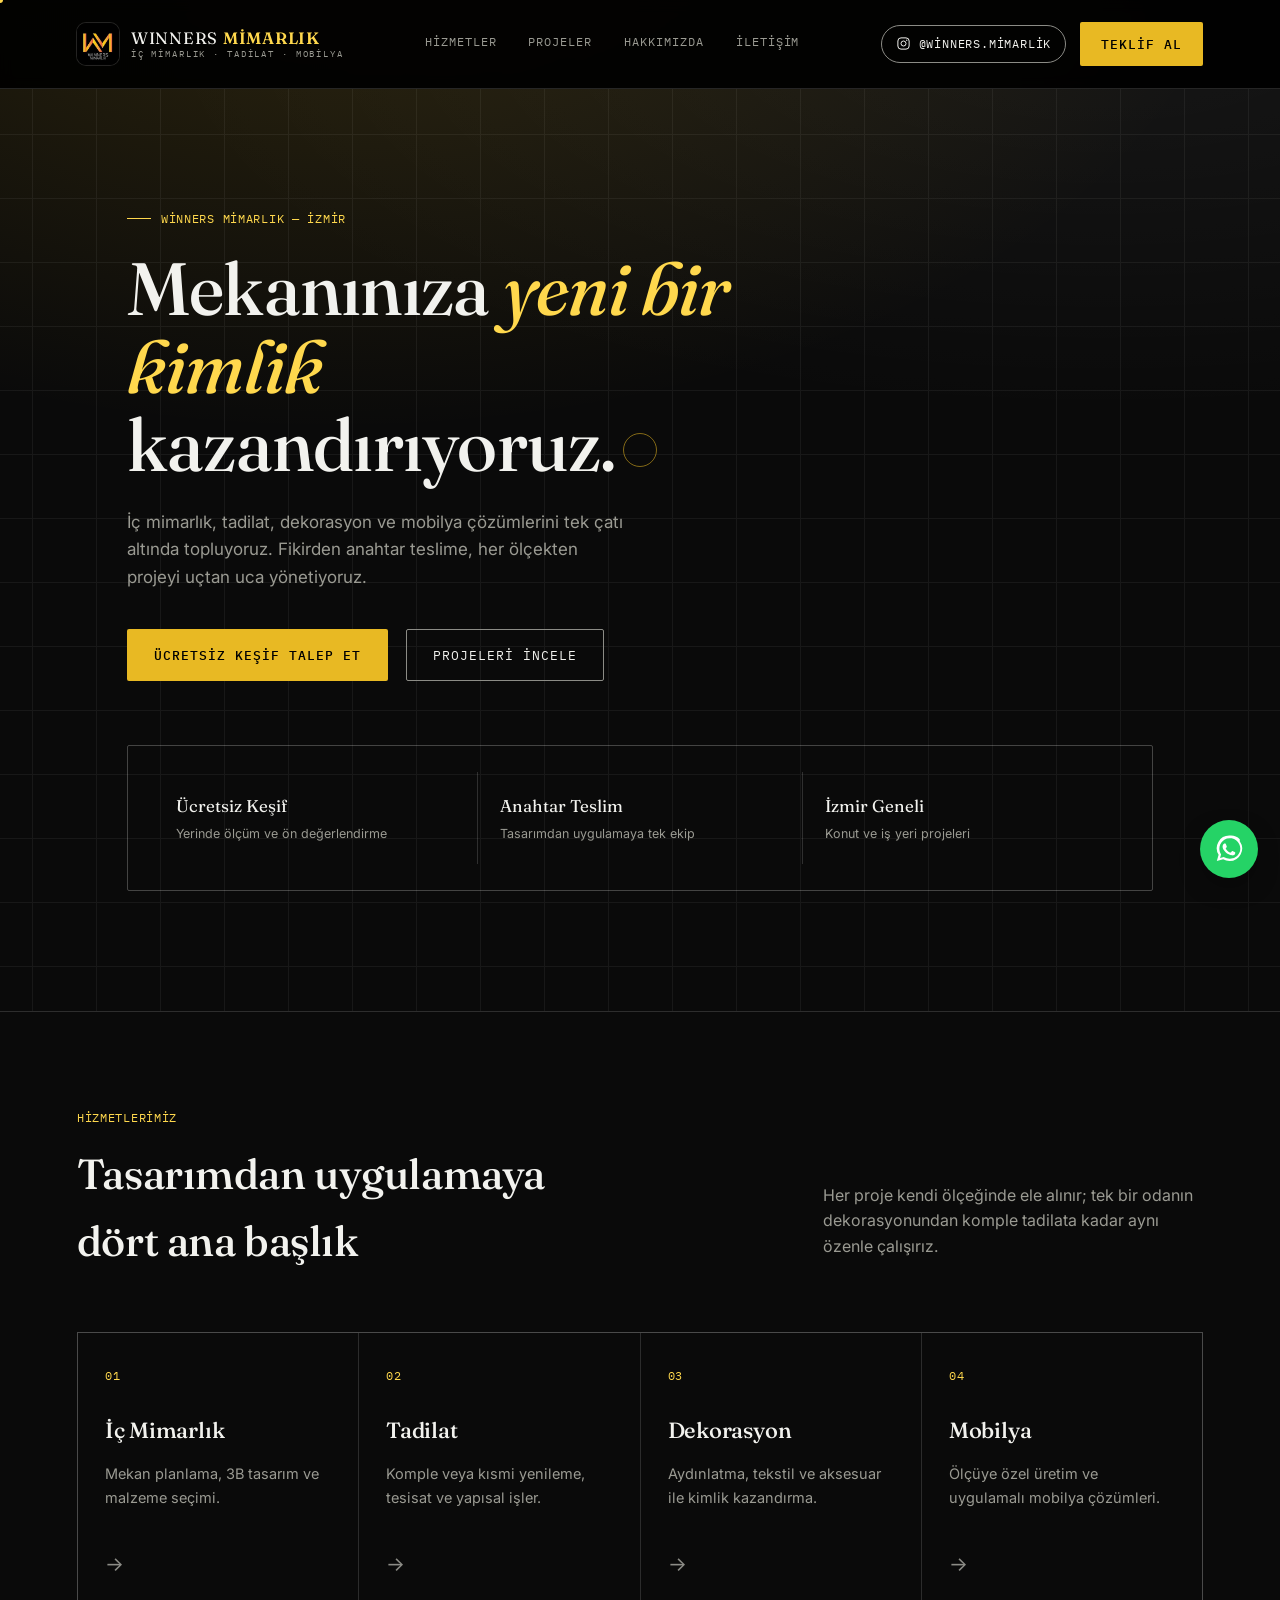
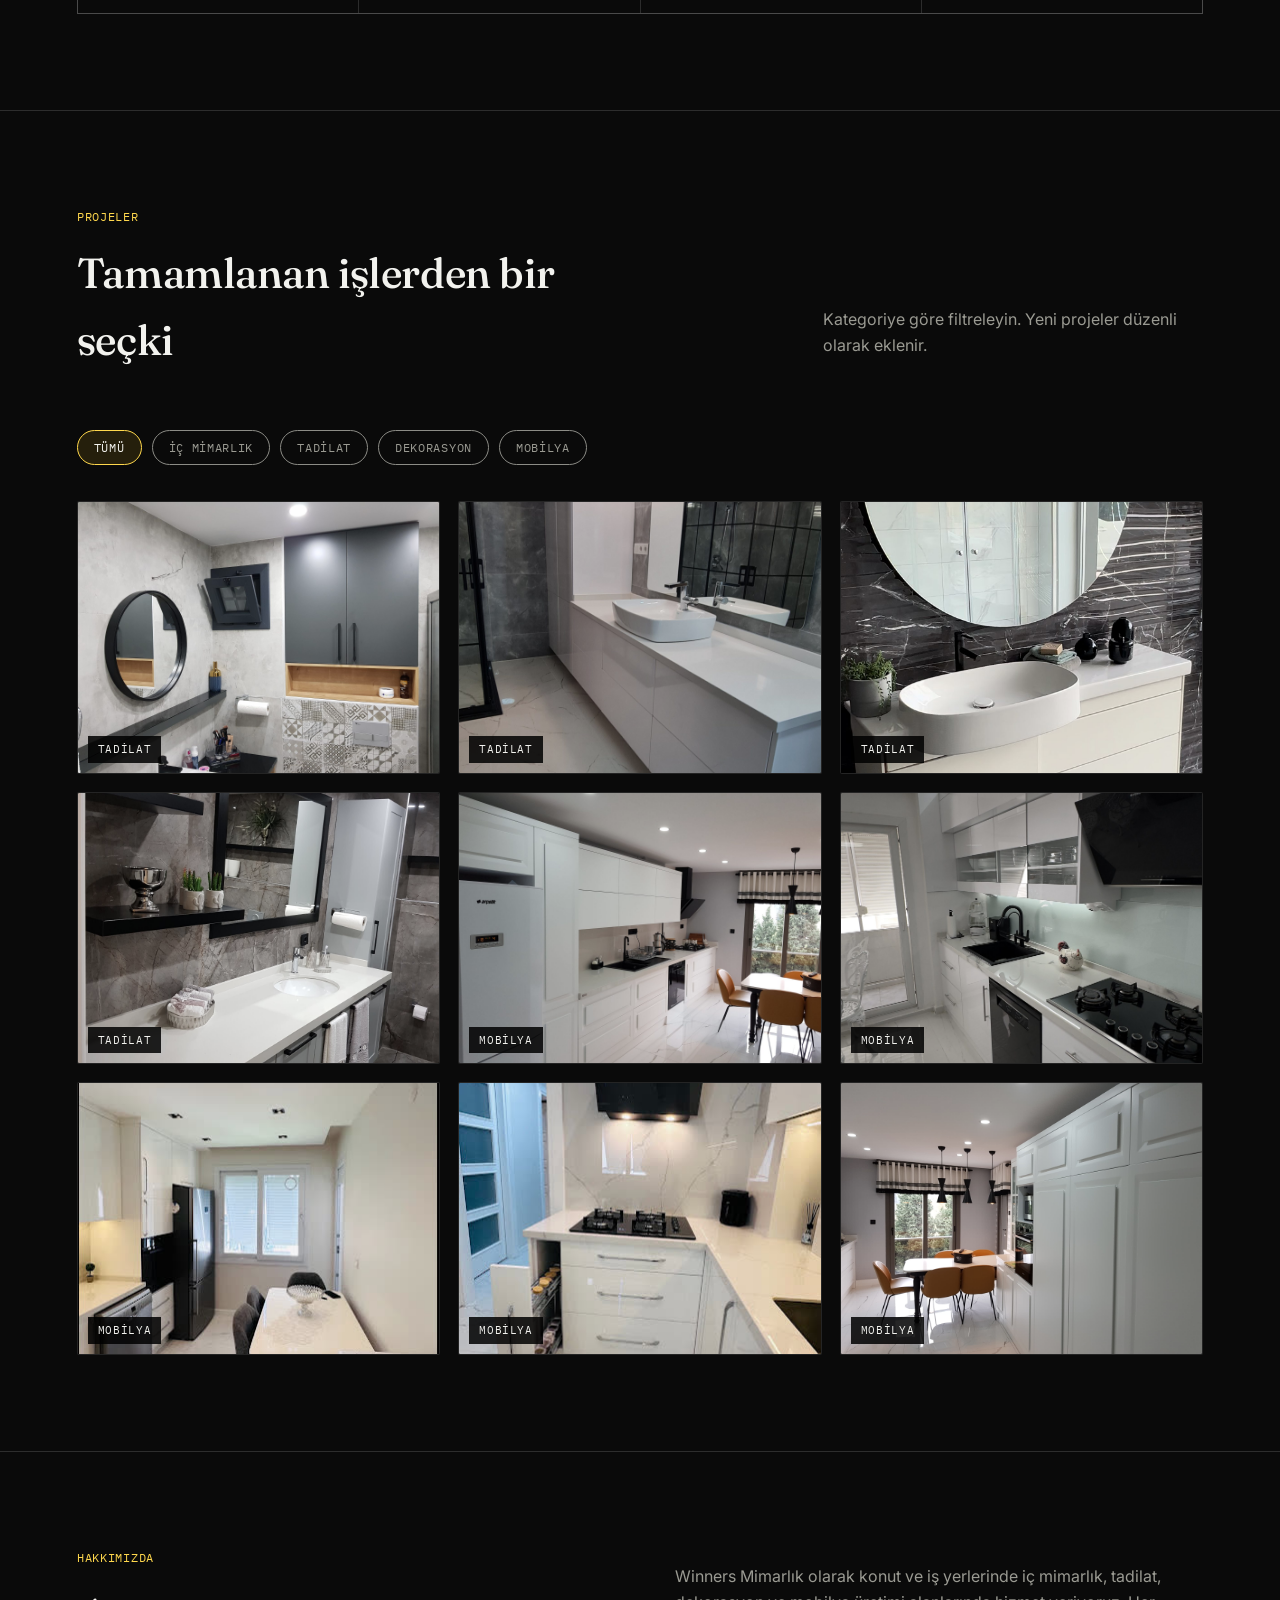
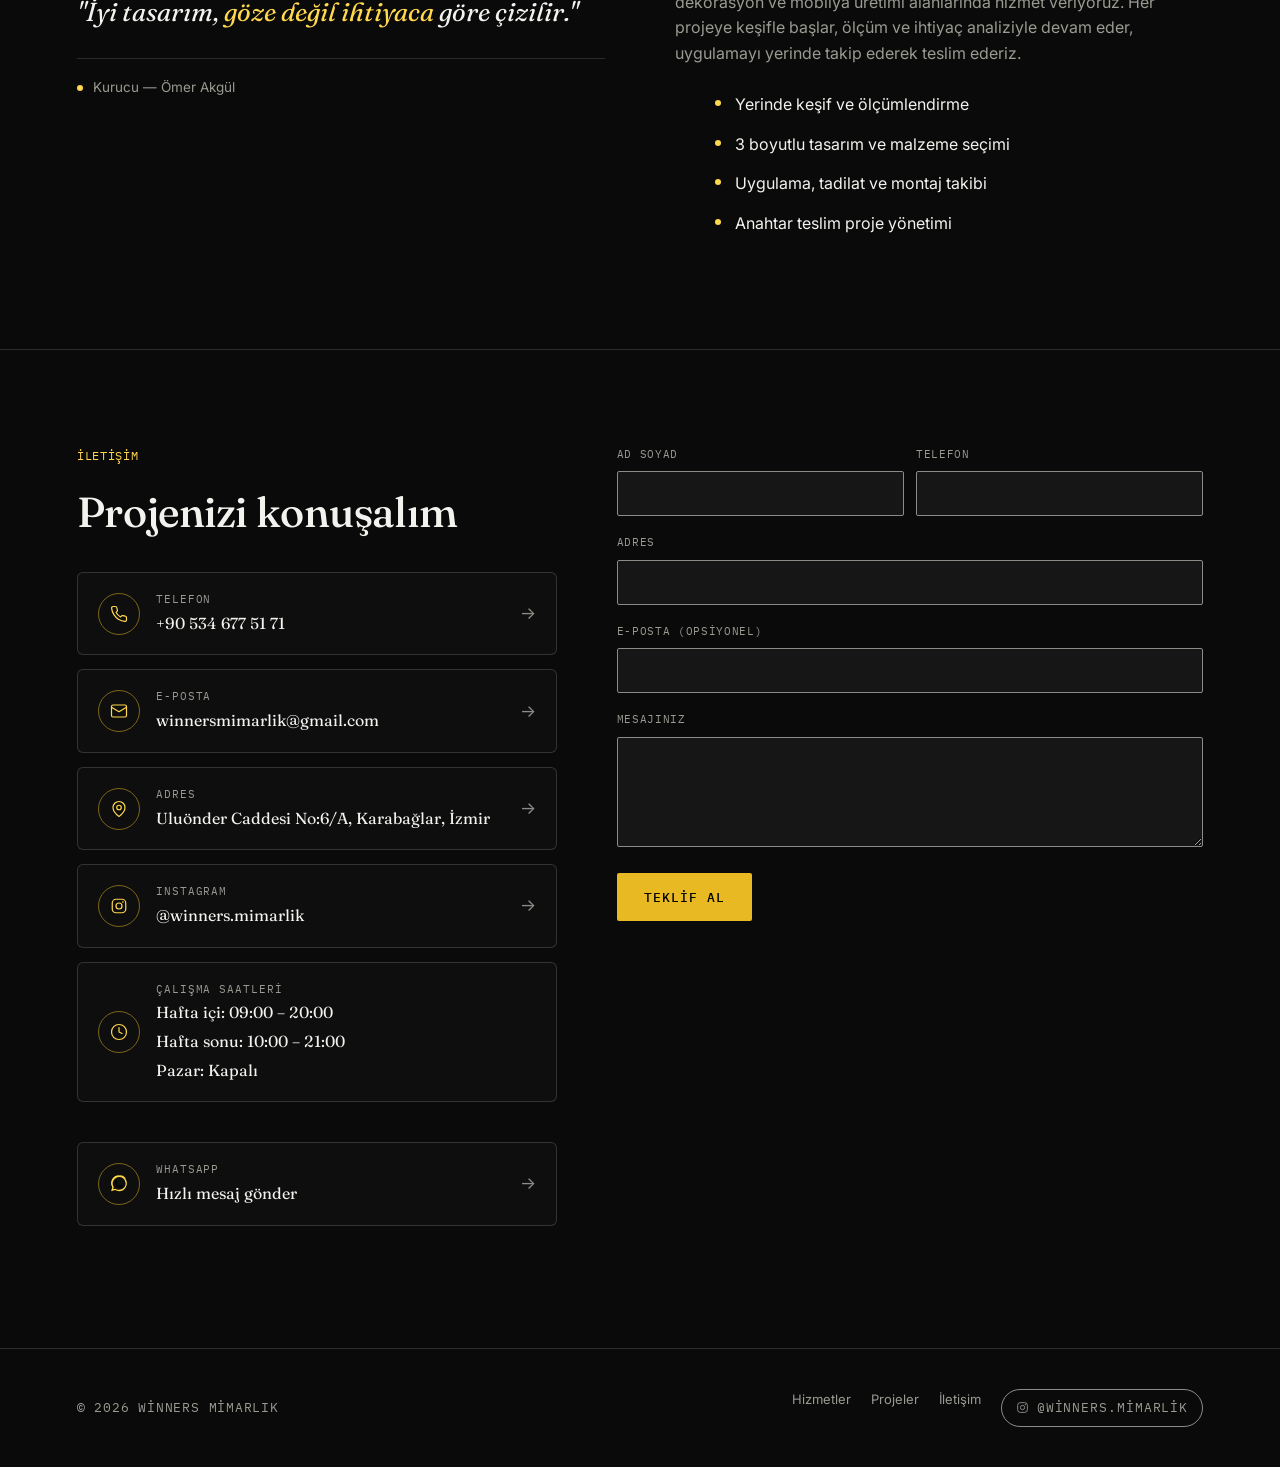
==== commit 2977df88: "Add files via upload" ====
--- a/index.html
+++ b/index.html
@@ -543,6 +543,15 @@
             <span class="cc-text"><span class="cc-label">Instagram</span><span class="cc-value">@winners.mimarlik</span></span>
             <span class="cc-arrow">→</span>
           </a>
+          <div class="contact-card" style="cursor:default;">
+            <span class="cc-icon"><svg viewBox="0 0 24 24" fill="none" stroke-width="1.6" stroke-linecap="round" stroke-linejoin="round"><circle cx="12" cy="12" r="10"/><path d="M12 6v6l4 2"/></svg></span>
+            <span class="cc-text">
+              <span class="cc-label">Çalışma Saatleri</span>
+              <span class="cc-value" id="infoHoursWeekday"></span>
+              <span class="cc-value" id="infoHoursWeekend"></span>
+              <span class="cc-value" id="infoHoursSunday"></span>
+            </span>
+          </div>
           <a id="infoWhatsapp" class="contact-card" href="#" target="_blank" rel="noopener">
             <span class="cc-icon"><svg viewBox="0 0 24 24" fill="none" stroke="var(--brass-bright)" stroke-width="1.6"><path d="M20.5 3.5A10.4 10.4 0 0 0 12.02 0.5 10.44 10.44 0 0 0 3 16.4L1.5 21.5l5.24-1.37a10.4 10.4 0 0 0 5.28 1.44h.01a10.44 10.44 0 0 0 8.47-16.5zM12.03 19.7a8.65 8.65 0 0 1-4.4-1.2l-.32-.19-3.11.81.83-3.03-.2-.31a8.68 8.68 0 1 1 16.13-4.58 8.63 8.63 0 0 1-8.93 8.5z" fill="var(--brass-bright)" stroke="none"/><path d="M9 7.6c-.2-.45-.4-.46-.6-.47h-.5c-.18 0-.46.07-.7.34-.24.27-.92.9-.92 2.2s.94 2.55 1.07 2.73c.13.18 1.83 2.8 4.44 3.82 2.17.85 2.6.68 3.08.64.47-.04 1.5-.61 1.72-1.2.21-.6.21-1.1.15-1.21-.06-.11-.24-.18-.5-.31-.27-.13-1.5-.74-1.74-.82-.23-.09-.4-.13-.57.13-.17.27-.65.82-.8.98-.15.17-.29.19-.55.06-.27-.13-1.12-.41-2.13-1.31a7.97 7.97 0 0 1-1.48-1.83c-.15-.27-.02-.41.11-.54.12-.12.27-.31.4-.47.13-.16.17-.27.26-.45.09-.18.04-.34-.02-.47-.07-.13-.57-1.42-.8-1.94z" fill="var(--blueprint-deep)" stroke="none"/></svg></span>
             <span class="cc-text"><span class="cc-label">WhatsApp</span><span class="cc-value">Hızlı mesaj gönder</span></span>
@@ -637,7 +646,10 @@
   phone:'+90 534 677 51 71',
   email:'winnersmimarlik@gmail.com',
   address:'Uluönder Caddesi No:6/A, Karabağlar, İzmir',
-  mapUrl:'https://www.google.com/maps/place/W%C4%B0NNERS+M%C4%B0MARLIK/@38.398295,27.1125903,19z/data=!3m1!4b1!4m6!3m5!1s0x14bbd966c95e8f4b:0x3d3b89193bdf4194!8m2!3d38.398294!4d27.113234!16s%2Fg%2F11vbtfj6d0?entry=ttu&g_ep=EgoyMDI2MDgxMi4wIKXMDSoASAFQAw%3D%3D'
+  mapUrl:'https://www.google.com/maps/place/W%C4%B0NNERS+M%C4%B0MARLIK/@38.398295,27.1125903,19z/data=!3m1!4b1!4m6!3m5!1s0x14bbd966c95e8f4b:0x3d3b89193bdf4194!8m2!3d38.398294!4d27.113234!16s%2Fg%2F11vbtfj6d0?entry=ttu&g_ep=EgoyMDI2MDgxMi4wIKXMDSoASAFQAw%3D%3D',
+  hoursWeekday:'Hafta içi: 09:00 – 20:00',
+  hoursWeekend:'Hafta sonu: 10:00 – 21:00',
+  hoursSunday:'Pazar: Kapalı'
 };
 
 // Proje galerisi — her kategoriye görsel eklemek için buraya {src, caption} nesneleri ekleyin.
@@ -656,8 +668,7 @@
     {src:'images/mobilya-2.jpg', caption:'Mutfak dolabı'},
     {src:'images/mobilya-3.jpg', caption:'Mutfak dolabı'},
     {src:'images/mobilya-4.jpg', caption:'Mutfak dolabı'},
-    {src:'images/mobilya-5.jpg', caption:'Mutfak dolabı'},
-    {type:'video', src:'videos/mobilya-dolap.mp4', poster:'images/mobilya-dolap-poster.jpg', caption:'Giyinme odası dolabı'}
+    {src:'images/mobilya-5.jpg', caption:'Mutfak dolabı'}
   ]
 };
 
@@ -791,6 +802,10 @@
   document.getElementById('infoAddressText').textContent = state.siteInfo.address;
   a.href = state.siteInfo.mapUrl || ('https://www.google.com/maps/search/?api=1&query=' + encodeURIComponent(state.siteInfo.address));
 
+  document.getElementById('infoHoursWeekday').textContent = state.siteInfo.hoursWeekday;
+  document.getElementById('infoHoursWeekend').textContent = state.siteInfo.hoursWeekend;
+  document.getElementById('infoHoursSunday').textContent = state.siteInfo.hoursSunday;
+
   // WhatsApp link built from the same phone number
   const waDigits = state.siteInfo.phone.replace(/[^\d]/g,''); // keep digits only, e.g. 905346775171
   const waMsg = encodeURIComponent('Merhaba, Winners Mimarlık hakkında bilgi almak istiyorum.');
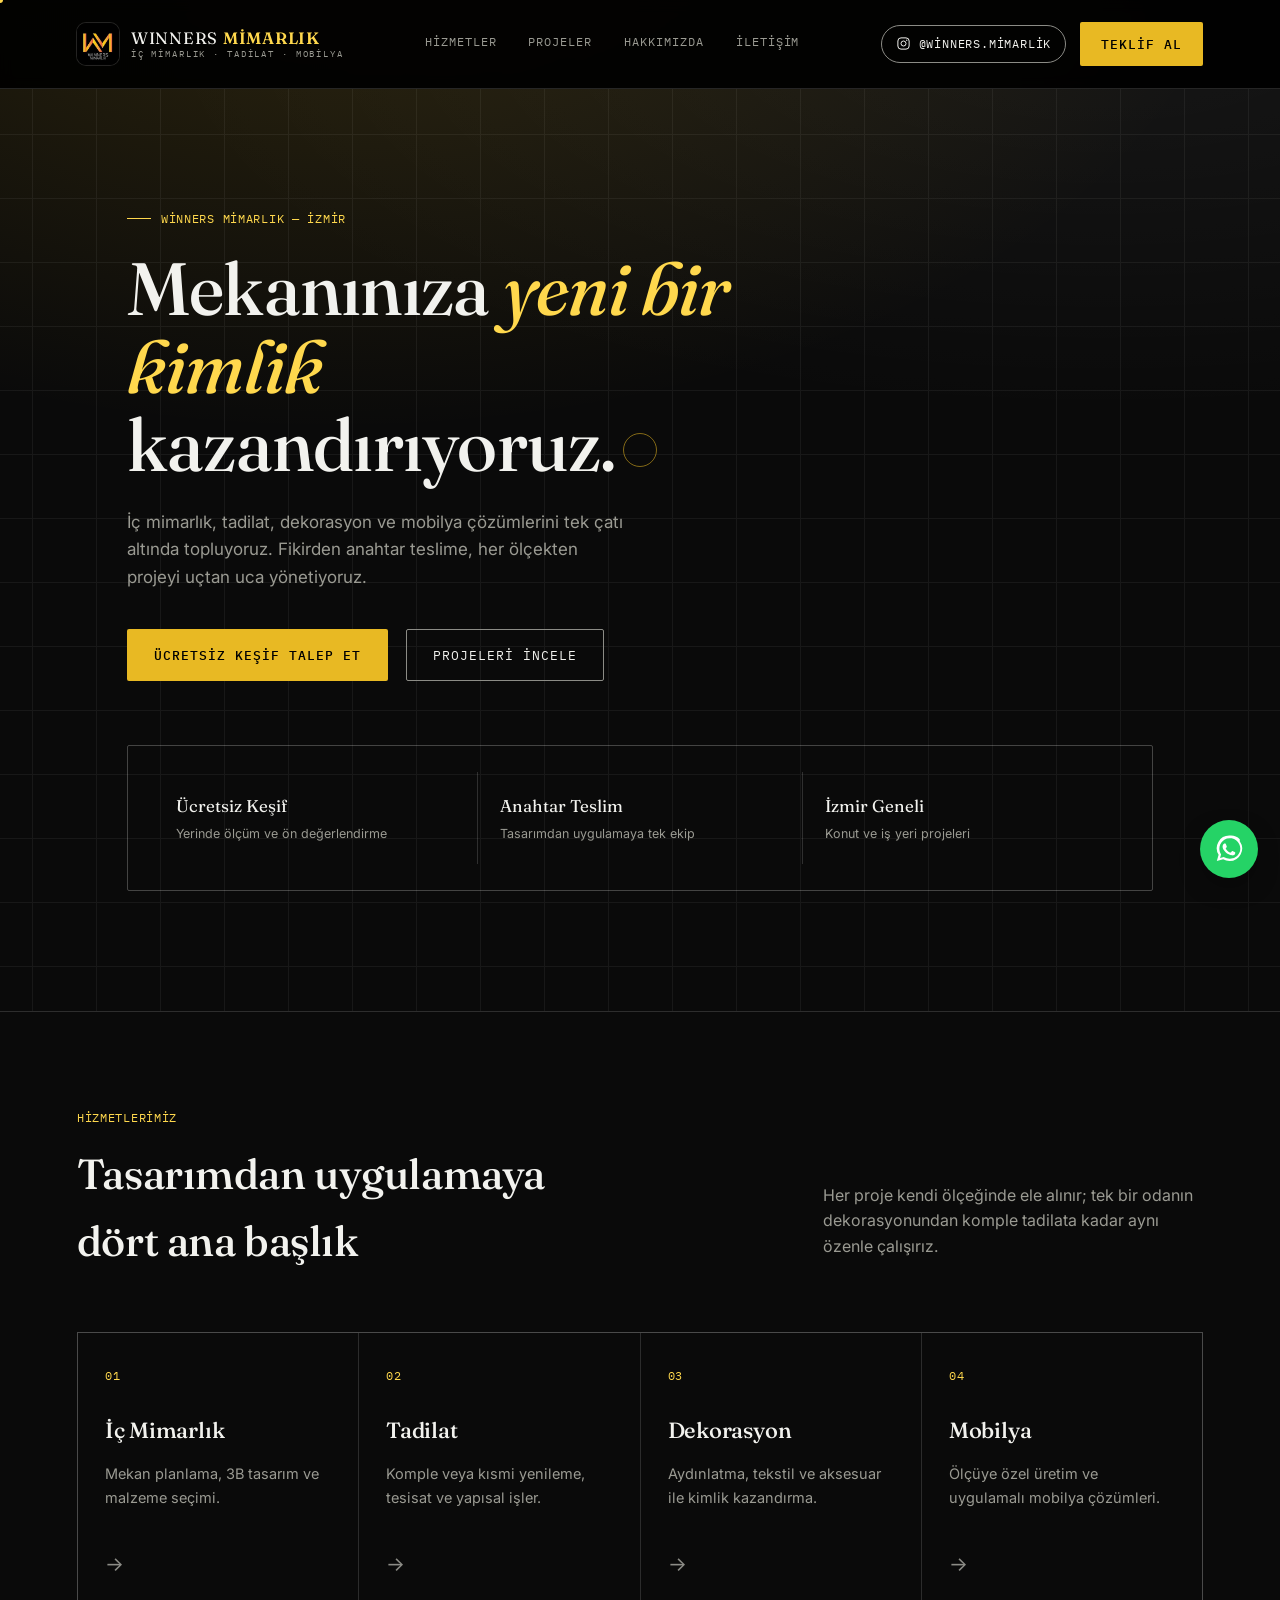
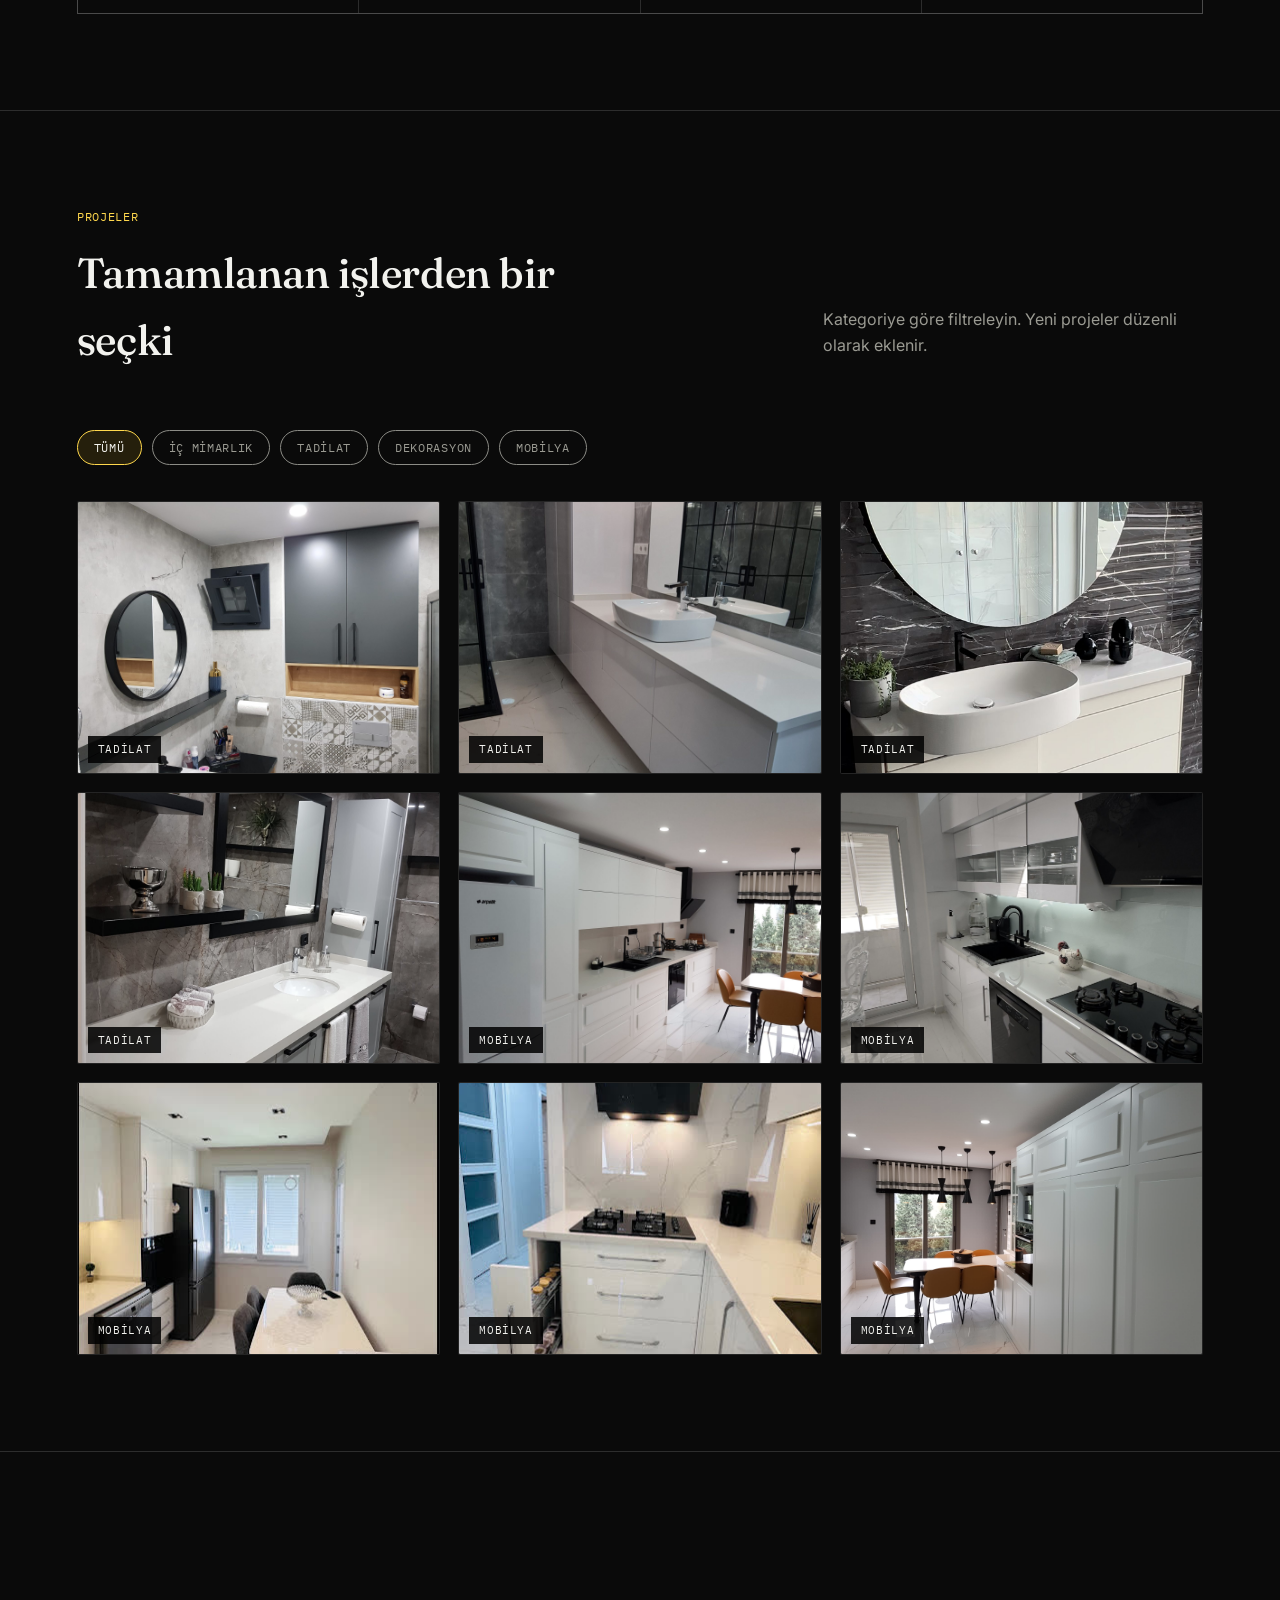
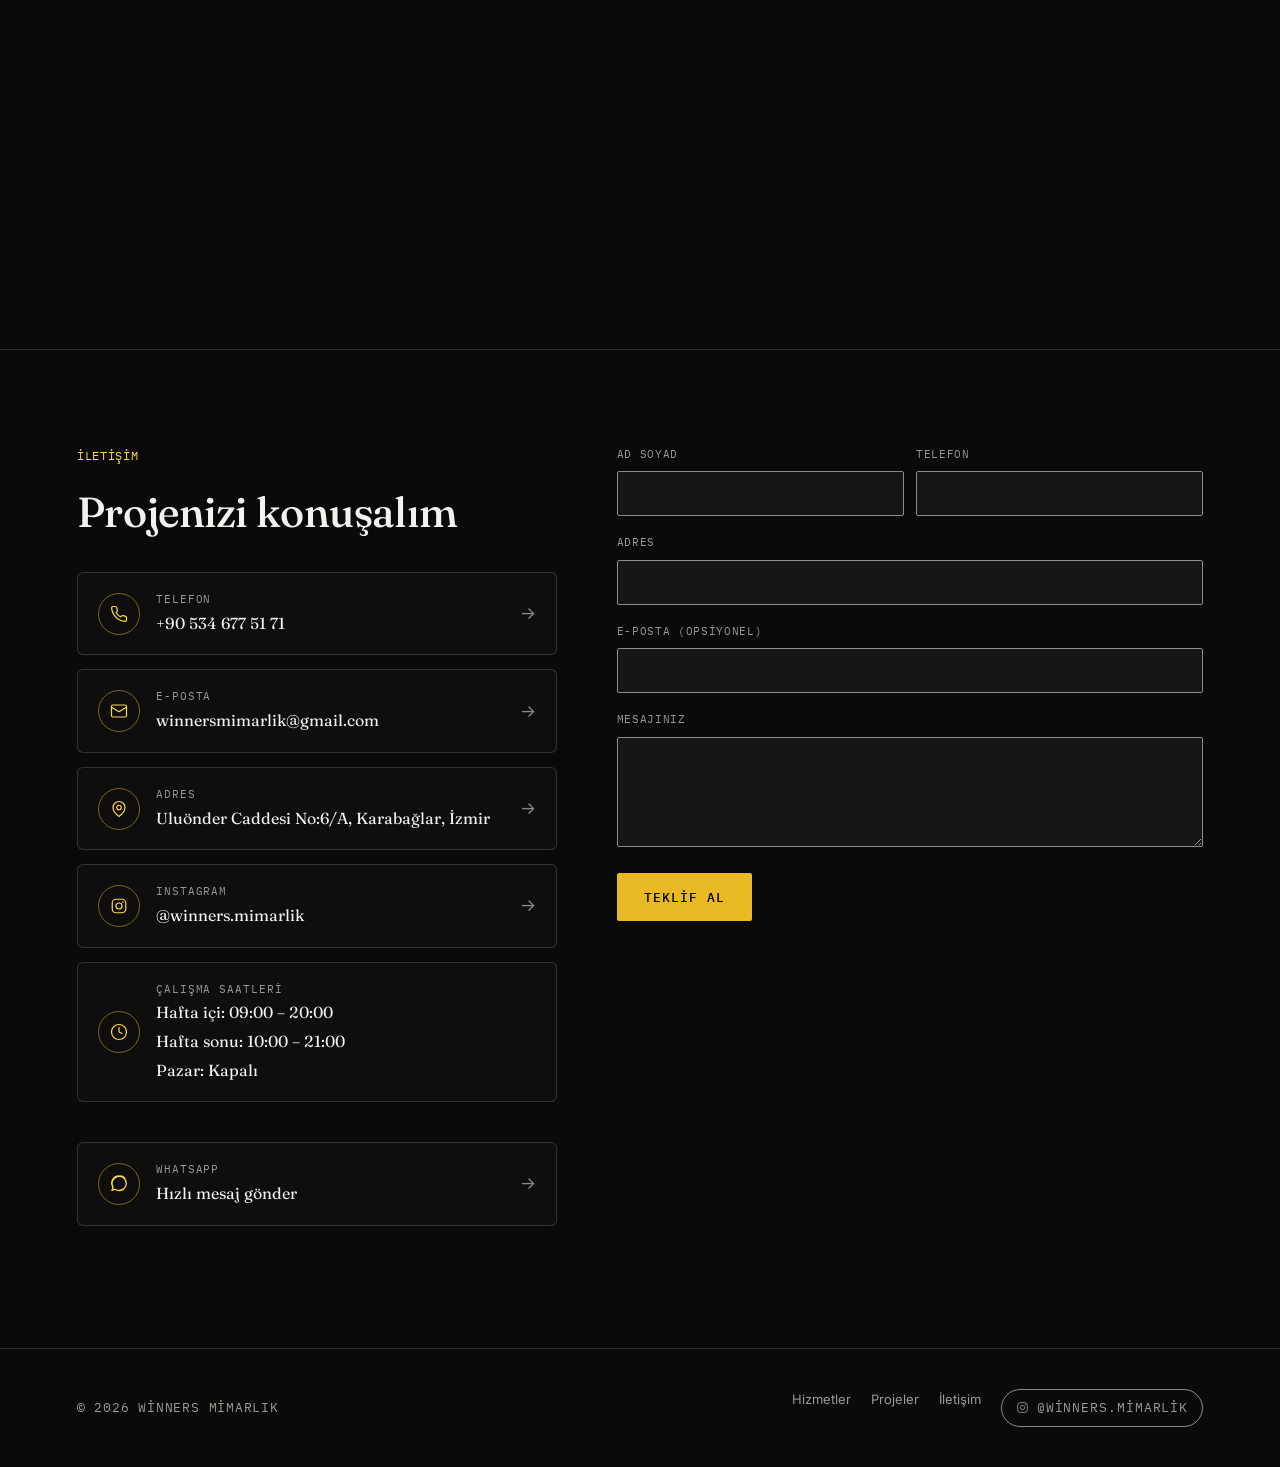
==== commit e138f734: "Add files via upload" ====
--- a/index.html
+++ b/index.html
@@ -4,6 +4,24 @@
 <meta charset="UTF-8">
 <meta name="viewport" content="width=device-width, initial-scale=1.0">
 <title>Winners Mimarlık — İç Mimarlık, Tadilat, Dekorasyon, Mobilya</title>
+<meta name="description" content="Winners Mimarlık, İzmir Karabağlar'da iç mimarlık, tadilat, dekorasyon ve ölçüye özel mobilya üretimi hizmeti veriyor. Keşiften anahtar teslime kadar tüm süreci biz yönetiyoruz.">
+<link rel="canonical" href="https://winnersmimarlik.vercel.app/">
+
+<!-- Open Graph -->
+<meta property="og:type" content="website">
+<meta property="og:site_name" content="Winners Mimarlık">
+<meta property="og:title" content="Winners Mimarlık — İç Mimarlık, Tadilat, Dekorasyon, Mobilya">
+<meta property="og:description" content="İzmir Karabağlar'da iç mimarlık, tadilat, dekorasyon ve ölçüye özel mobilya üretimi. Keşiften teslime tüm süreç bizde.">
+<meta property="og:image" content="https://winnersmimarlik.vercel.app/images/logo.png">
+<meta property="og:url" content="https://winnersmimarlik.vercel.app/">
+<meta property="og:locale" content="tr_TR">
+
+<!-- Twitter Card -->
+<meta name="twitter:card" content="summary_large_image">
+<meta name="twitter:title" content="Winners Mimarlık — İç Mimarlık, Tadilat, Dekorasyon, Mobilya">
+<meta name="twitter:description" content="İzmir Karabağlar'da iç mimarlık, tadilat, dekorasyon ve ölçüye özel mobilya üretimi.">
+<meta name="twitter:image" content="https://winnersmimarlik.vercel.app/images/logo.png">
+
 <link rel="icon" type="image/png" href="images/favicon-64.png">
 <link rel="icon" type="image/png" sizes="32x32" href="images/favicon-32.png">
 <link rel="apple-touch-icon" href="images/apple-touch-icon.png">
@@ -954,5 +972,45 @@
 })();
 })();
 </script>
+<script type="application/ld+json">
+{
+  "@context": "https://schema.org",
+  "@type": "HomeAndConstructionBusiness",
+  "name": "Winners Mimarlık",
+  "image": "https://winnersmimarlik.vercel.app/images/logo.png",
+  "url": "https://winnersmimarlik.vercel.app/",
+  "telephone": "+905346775171",
+  "email": "winnersmimarlik@gmail.com",
+  "address": {
+    "@type": "PostalAddress",
+    "streetAddress": "Uluönder Caddesi No:6/A, Karabağlar",
+    "addressLocality": "İzmir",
+    "addressCountry": "TR"
+  },
+  "geo": {
+    "@type": "GeoCoordinates",
+    "latitude": 38.398294,
+    "longitude": 27.113234
+  },
+  "openingHoursSpecification": [
+    {
+      "@type": "OpeningHoursSpecification",
+      "dayOfWeek": ["Monday", "Tuesday", "Wednesday", "Thursday", "Friday"],
+      "opens": "09:00",
+      "closes": "20:00"
+    },
+    {
+      "@type": "OpeningHoursSpecification",
+      "dayOfWeek": "Saturday",
+      "opens": "10:00",
+      "closes": "21:00"
+    }
+  ],
+  "sameAs": [
+    "https://instagram.com/winners.mimarlik"
+  ]
+}
+</script>
+
 </body>
 </html>
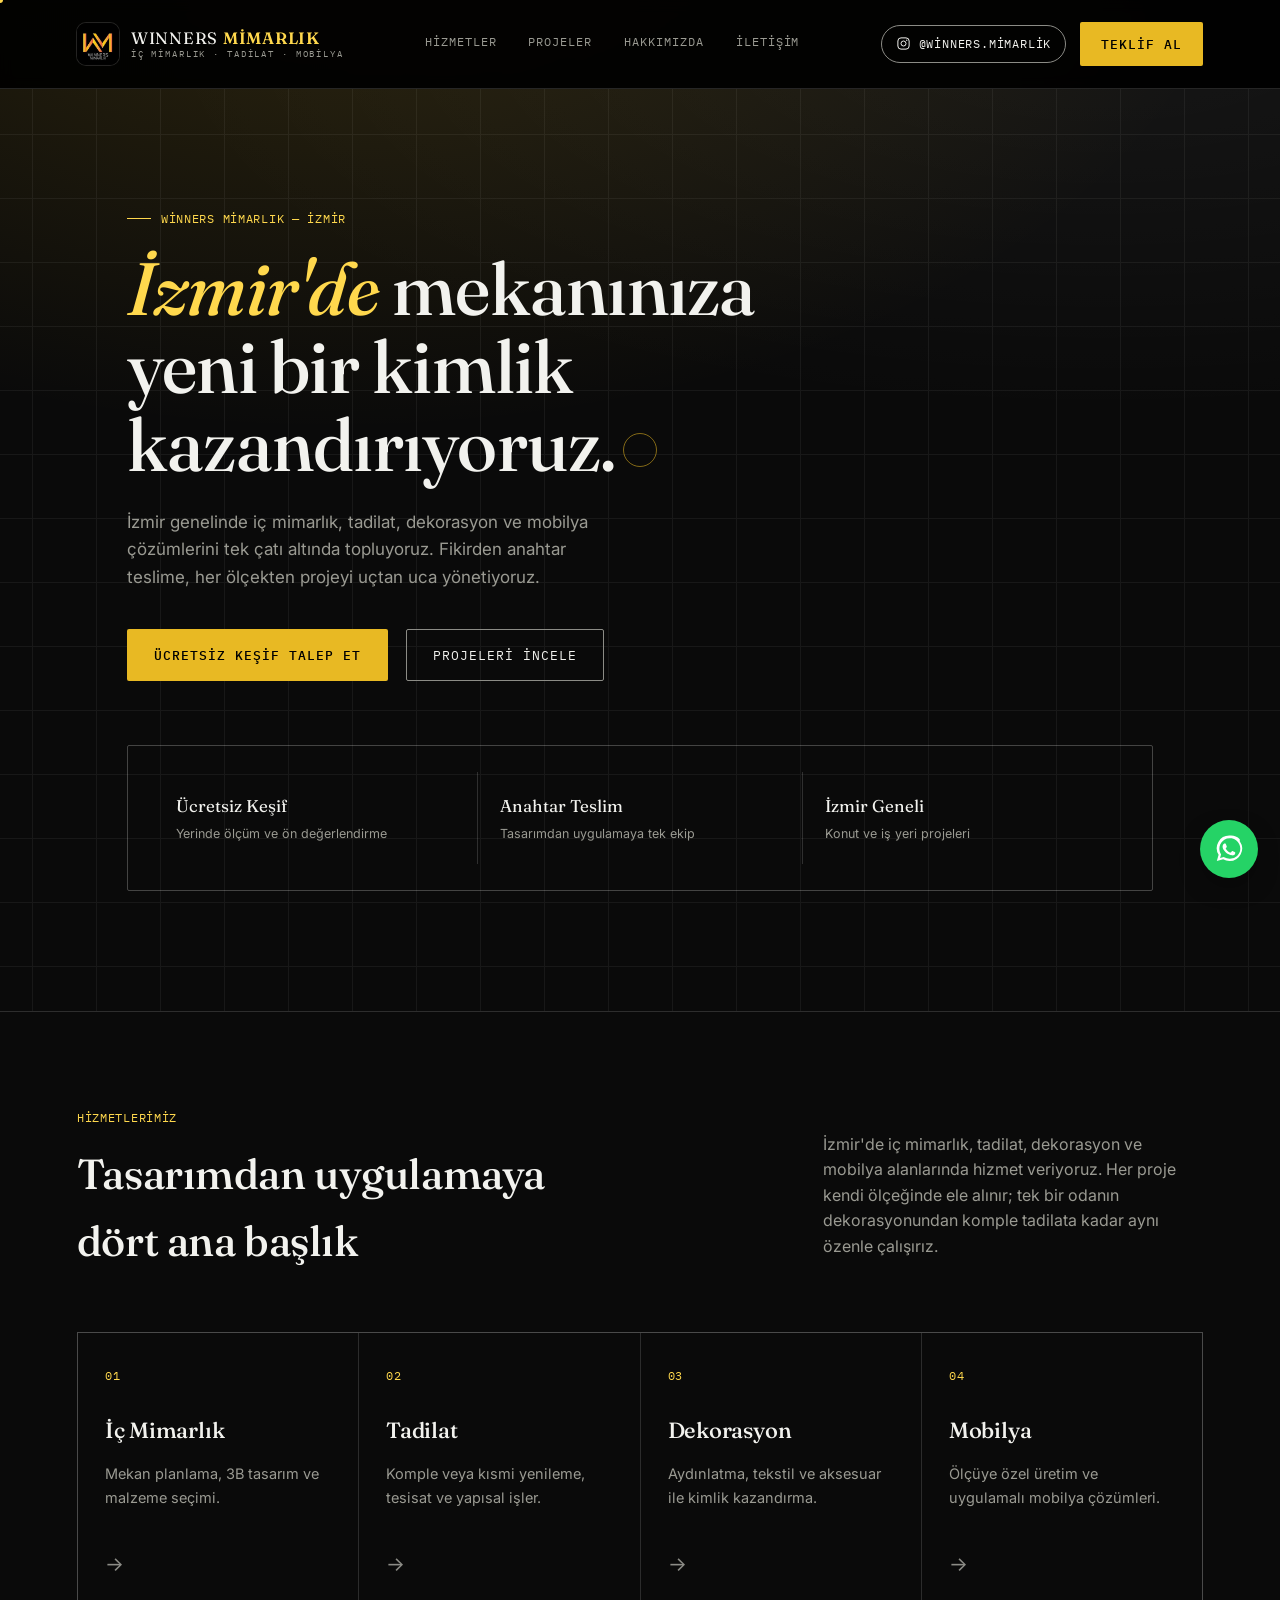
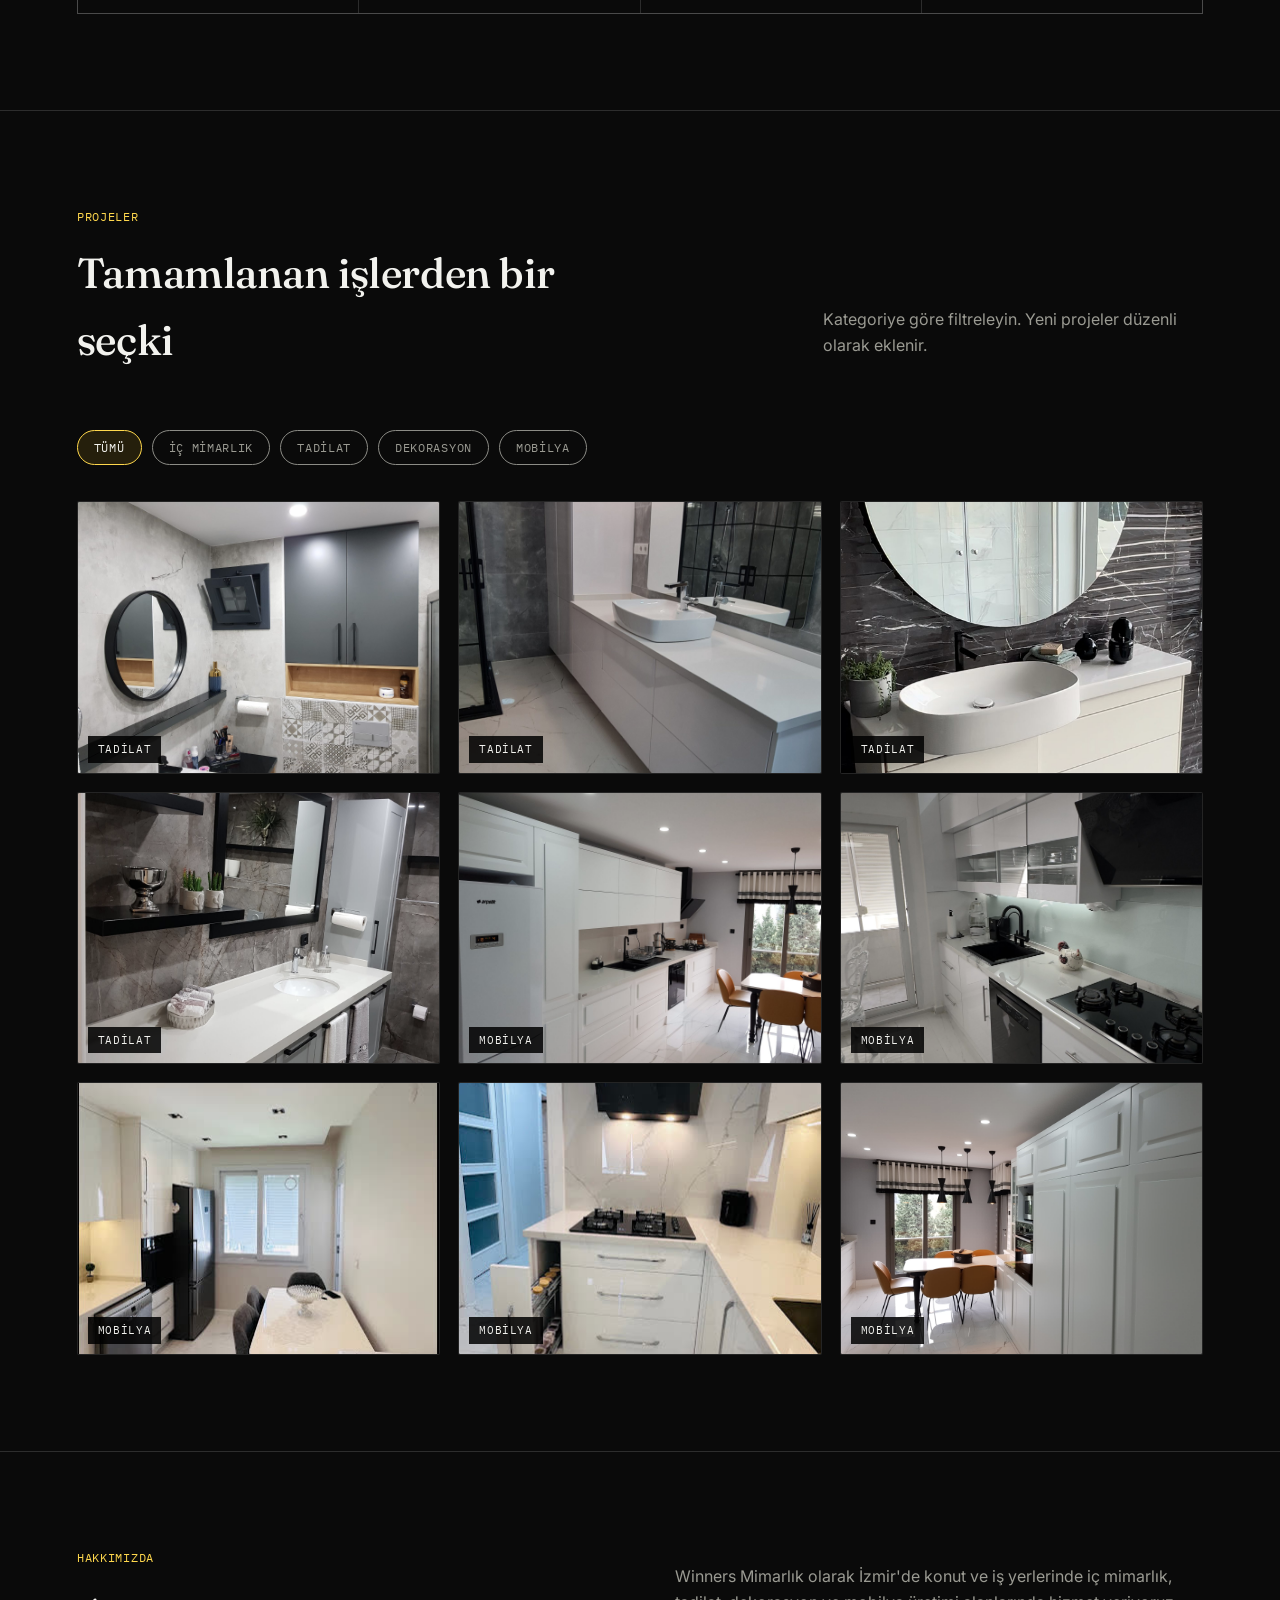
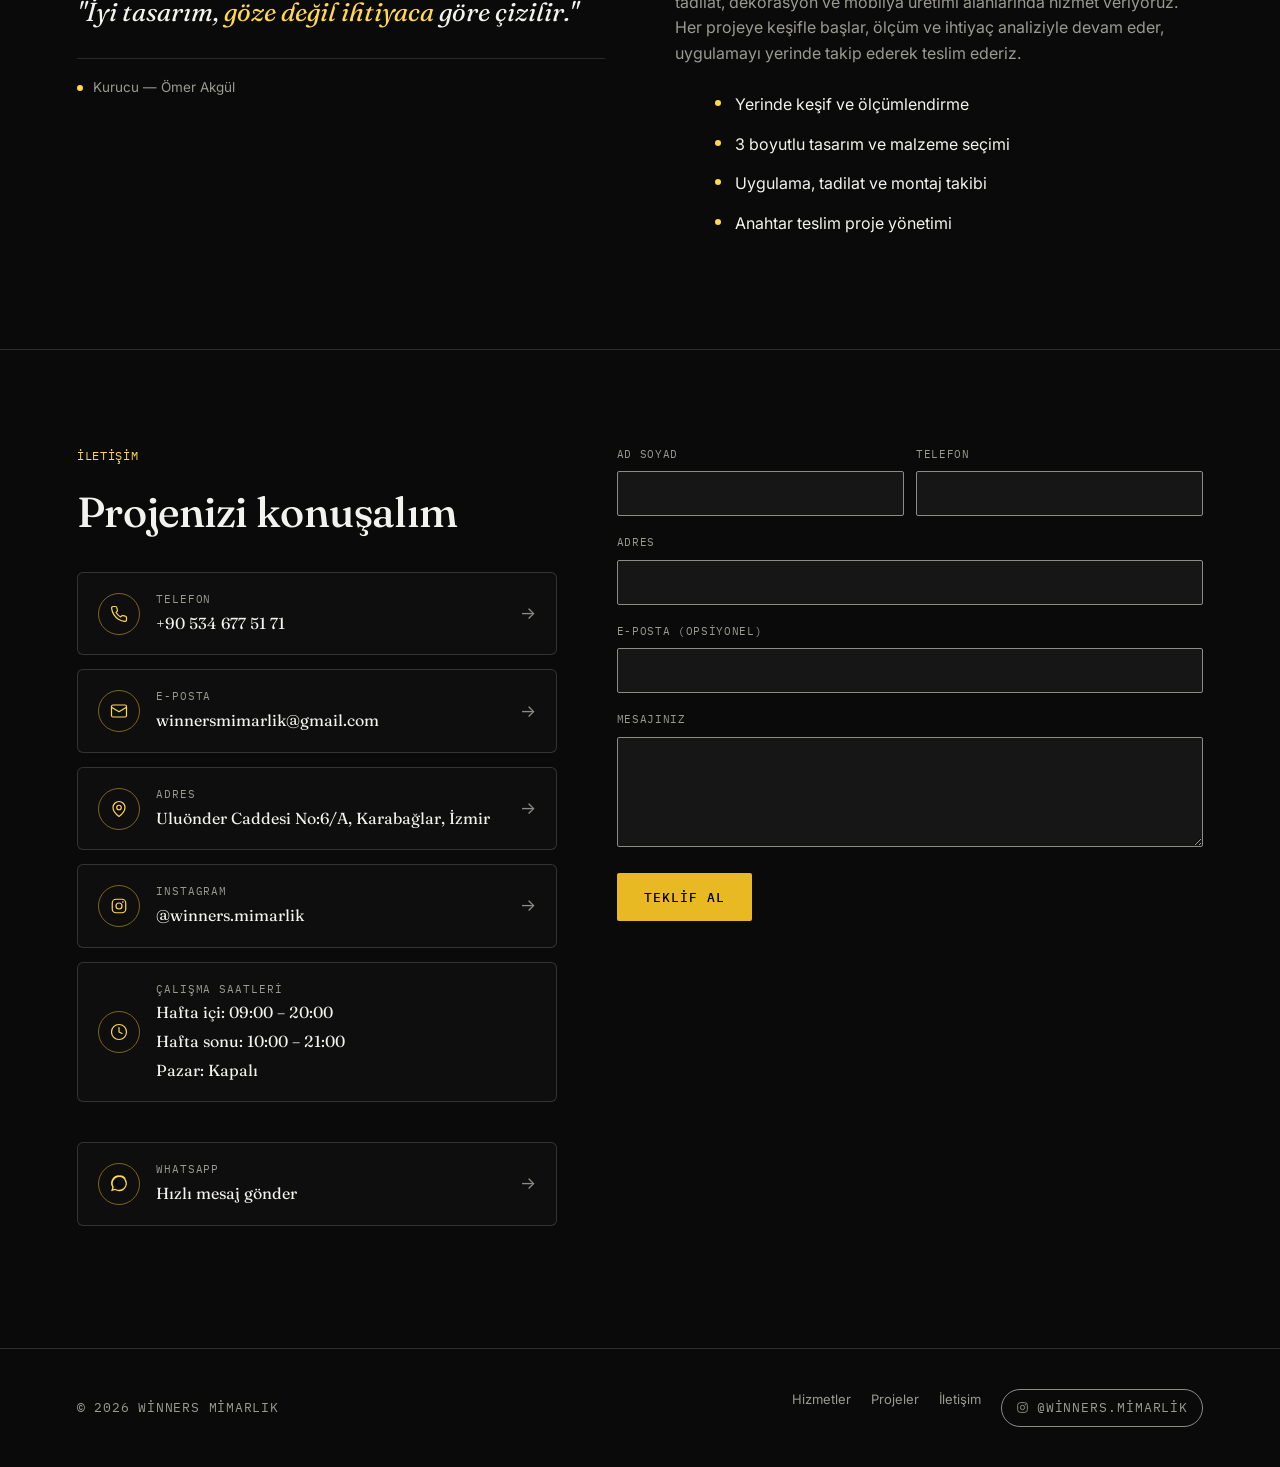
==== commit e2313179: "Add files via upload" ====
--- a/index.html
+++ b/index.html
@@ -3,14 +3,14 @@
 <head>
 <meta charset="UTF-8">
 <meta name="viewport" content="width=device-width, initial-scale=1.0">
-<title>Winners Mimarlık — İç Mimarlık, Tadilat, Dekorasyon, Mobilya</title>
-<meta name="description" content="Winners Mimarlık, İzmir Karabağlar'da iç mimarlık, tadilat, dekorasyon ve ölçüye özel mobilya üretimi hizmeti veriyor. Keşiften anahtar teslime kadar tüm süreci biz yönetiyoruz.">
+<title>Winners Mimarlık — İzmir İç Mimarlık, Tadilat, Mobilya</title>
+<meta name="description" content="Winners Mimarlık, İzmir Karabağlar merkezli iç mimarlık, tadilat ve dekorasyon ofisi. İzmir genelinde ölçüye özel mobilya üretimi, komple tadilat ve iç mekan tasarımı hizmeti veriyoruz. Keşiften anahtar teslime kadar tüm süreci biz yönetiyoruz.">
 <link rel="canonical" href="https://winnersmimarlik.vercel.app/">
 
 <!-- Open Graph -->
 <meta property="og:type" content="website">
 <meta property="og:site_name" content="Winners Mimarlık">
-<meta property="og:title" content="Winners Mimarlık — İç Mimarlık, Tadilat, Dekorasyon, Mobilya">
+<meta property="og:title" content="Winners Mimarlık — İzmir İç Mimarlık, Tadilat, Mobilya">
 <meta property="og:description" content="İzmir Karabağlar'da iç mimarlık, tadilat, dekorasyon ve ölçüye özel mobilya üretimi. Keşiften teslime tüm süreç bizde.">
 <meta property="og:image" content="https://winnersmimarlik.vercel.app/images/logo.png">
 <meta property="og:url" content="https://winnersmimarlik.vercel.app/">
@@ -18,7 +18,7 @@
 
 <!-- Twitter Card -->
 <meta name="twitter:card" content="summary_large_image">
-<meta name="twitter:title" content="Winners Mimarlık — İç Mimarlık, Tadilat, Dekorasyon, Mobilya">
+<meta name="twitter:title" content="Winners Mimarlık — İzmir İç Mimarlık, Tadilat, Mobilya">
 <meta name="twitter:description" content="İzmir Karabağlar'da iç mimarlık, tadilat, dekorasyon ve ölçüye özel mobilya üretimi.">
 <meta name="twitter:image" content="https://winnersmimarlik.vercel.app/images/logo.png">
 
@@ -471,8 +471,8 @@
   <div class="grid-bg"></div>
   <div class="section-inner" style="padding:0 6vw;">
     <div class="hero-tag mono">Winners Mimarlık — İzmir</div>
-    <h1>Mekanınıza <em>yeni bir kimlik</em> kazandırıyoruz.</h1>
-    <p class="lead">İç mimarlık, tadilat, dekorasyon ve mobilya çözümlerini tek çatı altında topluyoruz. Fikirden anahtar teslime, her ölçekten projeyi uçtan uca yönetiyoruz.</p>
+    <h1><em>İzmir'de</em> mekanınıza yeni bir kimlik kazandırıyoruz.</h1>
+    <p class="lead">İzmir genelinde iç mimarlık, tadilat, dekorasyon ve mobilya çözümlerini tek çatı altında topluyoruz. Fikirden anahtar teslime, her ölçekten projeyi uçtan uca yönetiyoruz.</p>
     <div class="hero-actions">
       <a href="#iletisim" class="btn btn-primary">Ücretsiz Keşif Talep Et</a>
       <a href="#projeler" class="btn btn-ghost">Projeleri İncele</a>
@@ -495,7 +495,7 @@
         <div class="eyebrow mono">Hizmetlerimiz</div>
         <h2>Tasarımdan uygulamaya dört ana başlık</h2>
       </div>
-      <p>Her proje kendi ölçeğinde ele alınır; tek bir odanın dekorasyonundan komple tadilata kadar aynı özenle çalışırız.</p>
+      <p>İzmir'de iç mimarlık, tadilat, dekorasyon ve mobilya alanlarında hizmet veriyoruz. Her proje kendi ölçeğinde ele alınır; tek bir odanın dekorasyonundan komple tadilata kadar aynı özenle çalışırız.</p>
     </div>
     <div class="services-grid reveal-stagger" id="servicesGrid"></div>
   </div>
@@ -523,7 +523,7 @@
       <div class="founder-line"><span class="dot"></span>Kurucu — Ömer Akgül</div>
     </div>
     <div class="about-body reveal">
-      <p>Winners Mimarlık olarak konut ve iş yerlerinde iç mimarlık, tadilat, dekorasyon ve mobilya üretimi alanlarında hizmet veriyoruz. Her projeye keşifle başlar, ölçüm ve ihtiyaç analiziyle devam eder, uygulamayı yerinde takip ederek teslim ederiz.</p>
+      <p>Winners Mimarlık olarak İzmir'de konut ve iş yerlerinde iç mimarlık, tadilat, dekorasyon ve mobilya üretimi alanlarında hizmet veriyoruz. Her projeye keşifle başlar, ölçüm ve ihtiyaç analiziyle devam eder, uygulamayı yerinde takip ederek teslim ederiz.</p>
       <ul class="about-list">
         <li><span class="dot"></span>Yerinde keşif ve ölçümlendirme</li>
         <li><span class="dot"></span>3 boyutlu tasarım ve malzeme seçimi</li>
@@ -979,8 +979,13 @@
   "name": "Winners Mimarlık",
   "image": "https://winnersmimarlik.vercel.app/images/logo.png",
   "url": "https://winnersmimarlik.vercel.app/",
+  "description": "İzmir'de iç mimarlık, tadilat, dekorasyon ve ölçüye özel mobilya üretimi hizmeti veren mimarlık ofisi.",
   "telephone": "+905346775171",
   "email": "winnersmimarlik@gmail.com",
+  "areaServed": {
+    "@type": "City",
+    "name": "İzmir"
+  },
   "address": {
     "@type": "PostalAddress",
     "streetAddress": "Uluönder Caddesi No:6/A, Karabağlar",
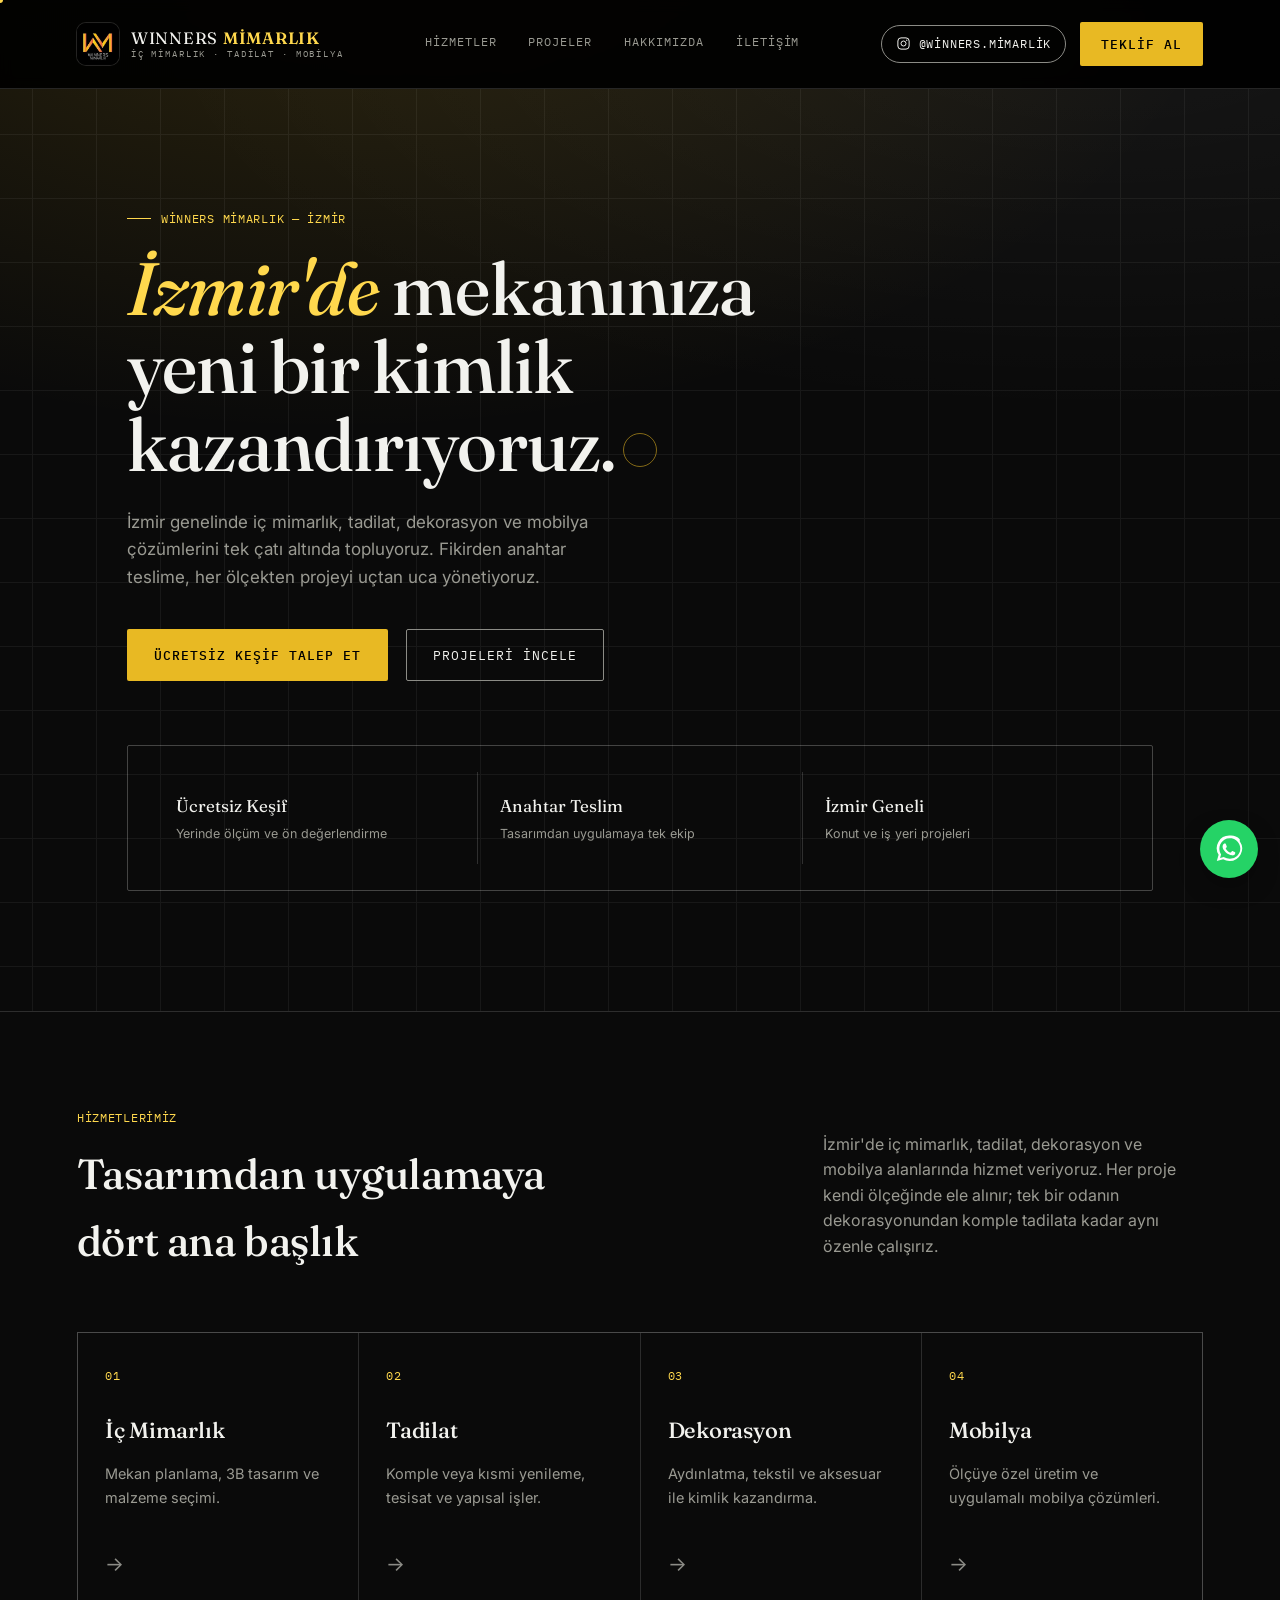
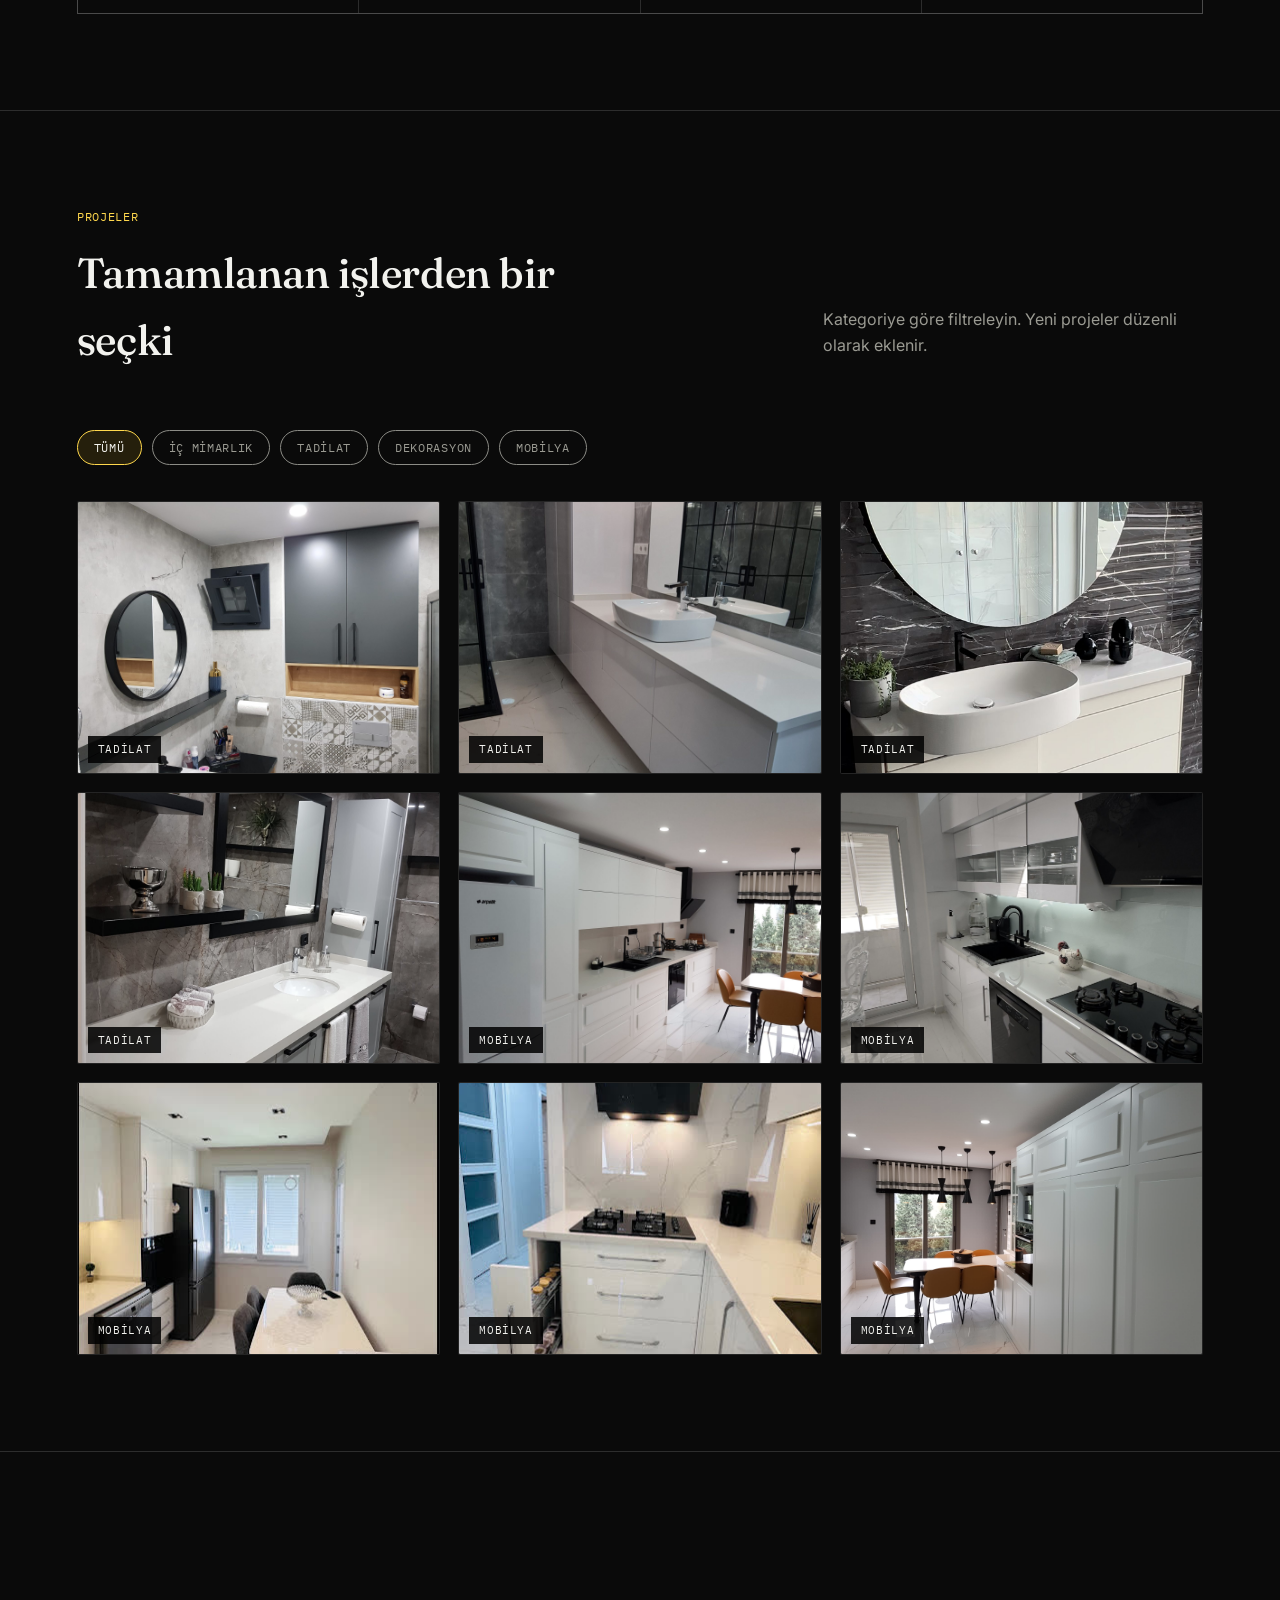
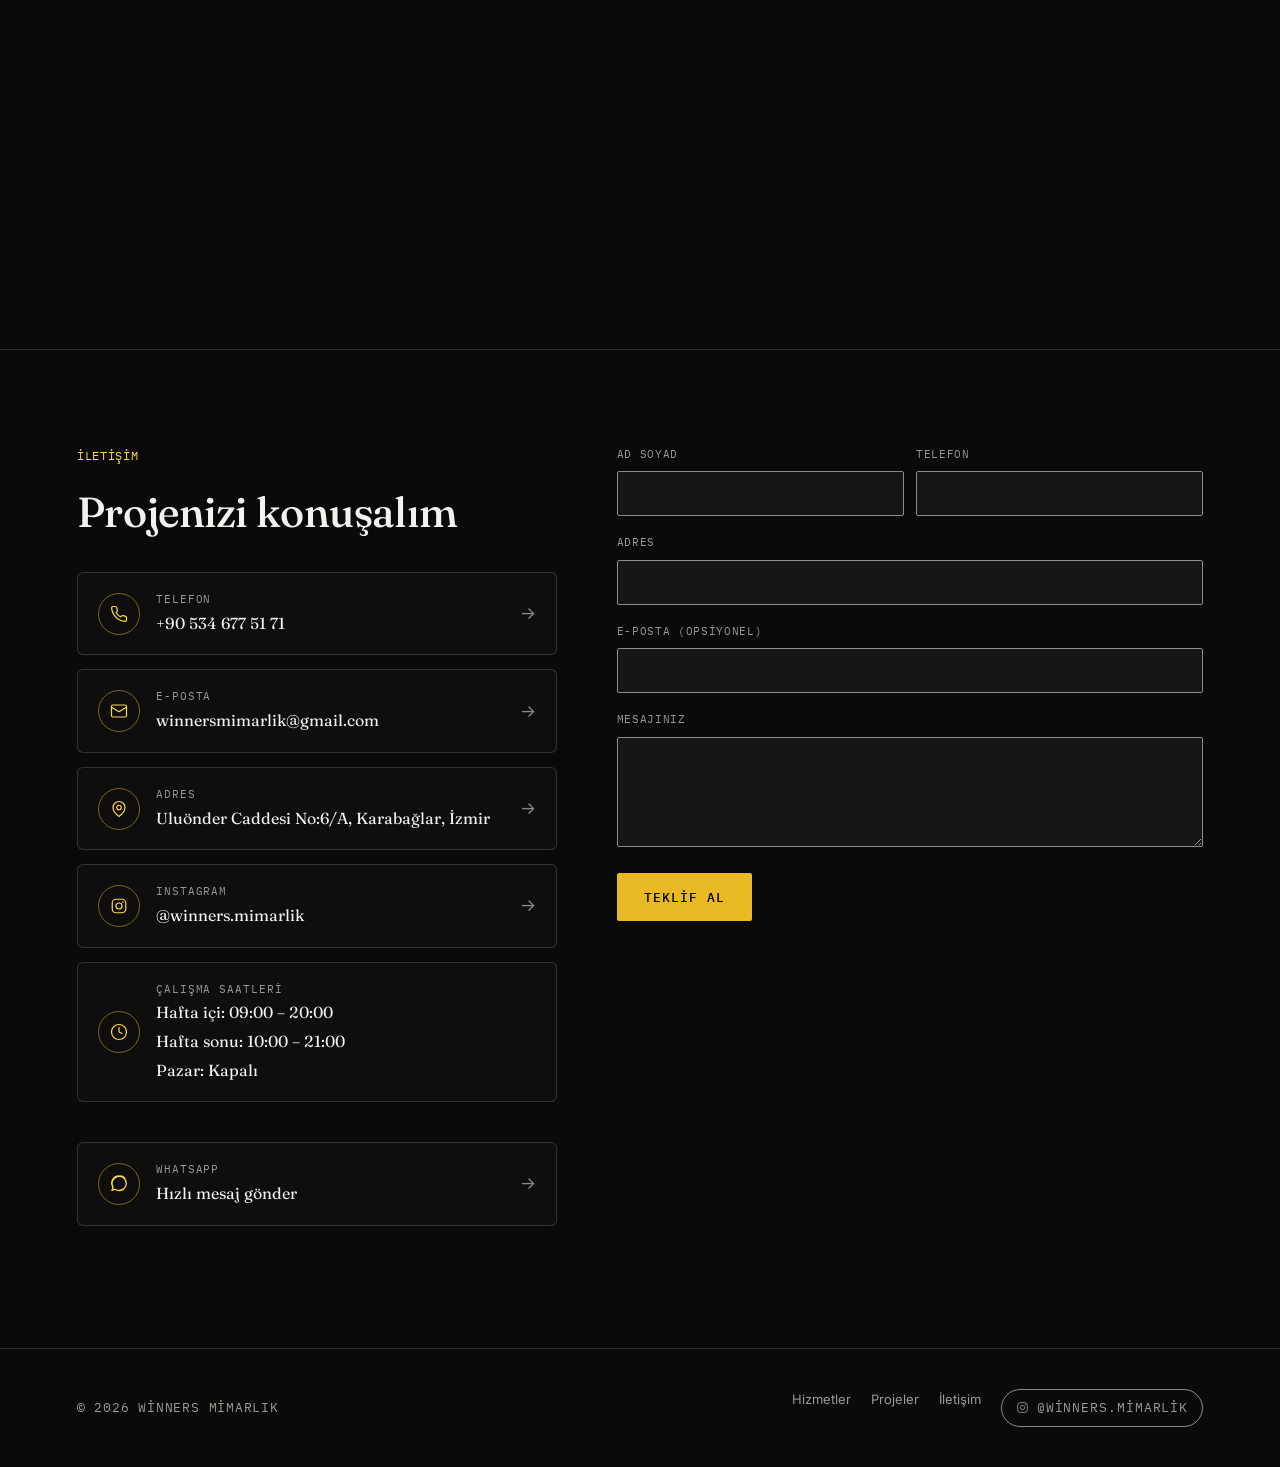
==== commit d266de2f: "Add files via upload" ====
--- a/index.html
+++ b/index.html
@@ -1,6 +1,7 @@
 <!DOCTYPE html>
 <html lang="tr">
 <head>
+<meta name="google-site-verification" content="Y9va7_nvwSiU7bQC2w9E4lHhQRTukFn6G0kxZxlLmjk">
 <meta charset="UTF-8">
 <meta name="viewport" content="width=device-width, initial-scale=1.0">
 <title>Winners Mimarlık — İzmir İç Mimarlık, Tadilat, Mobilya</title>
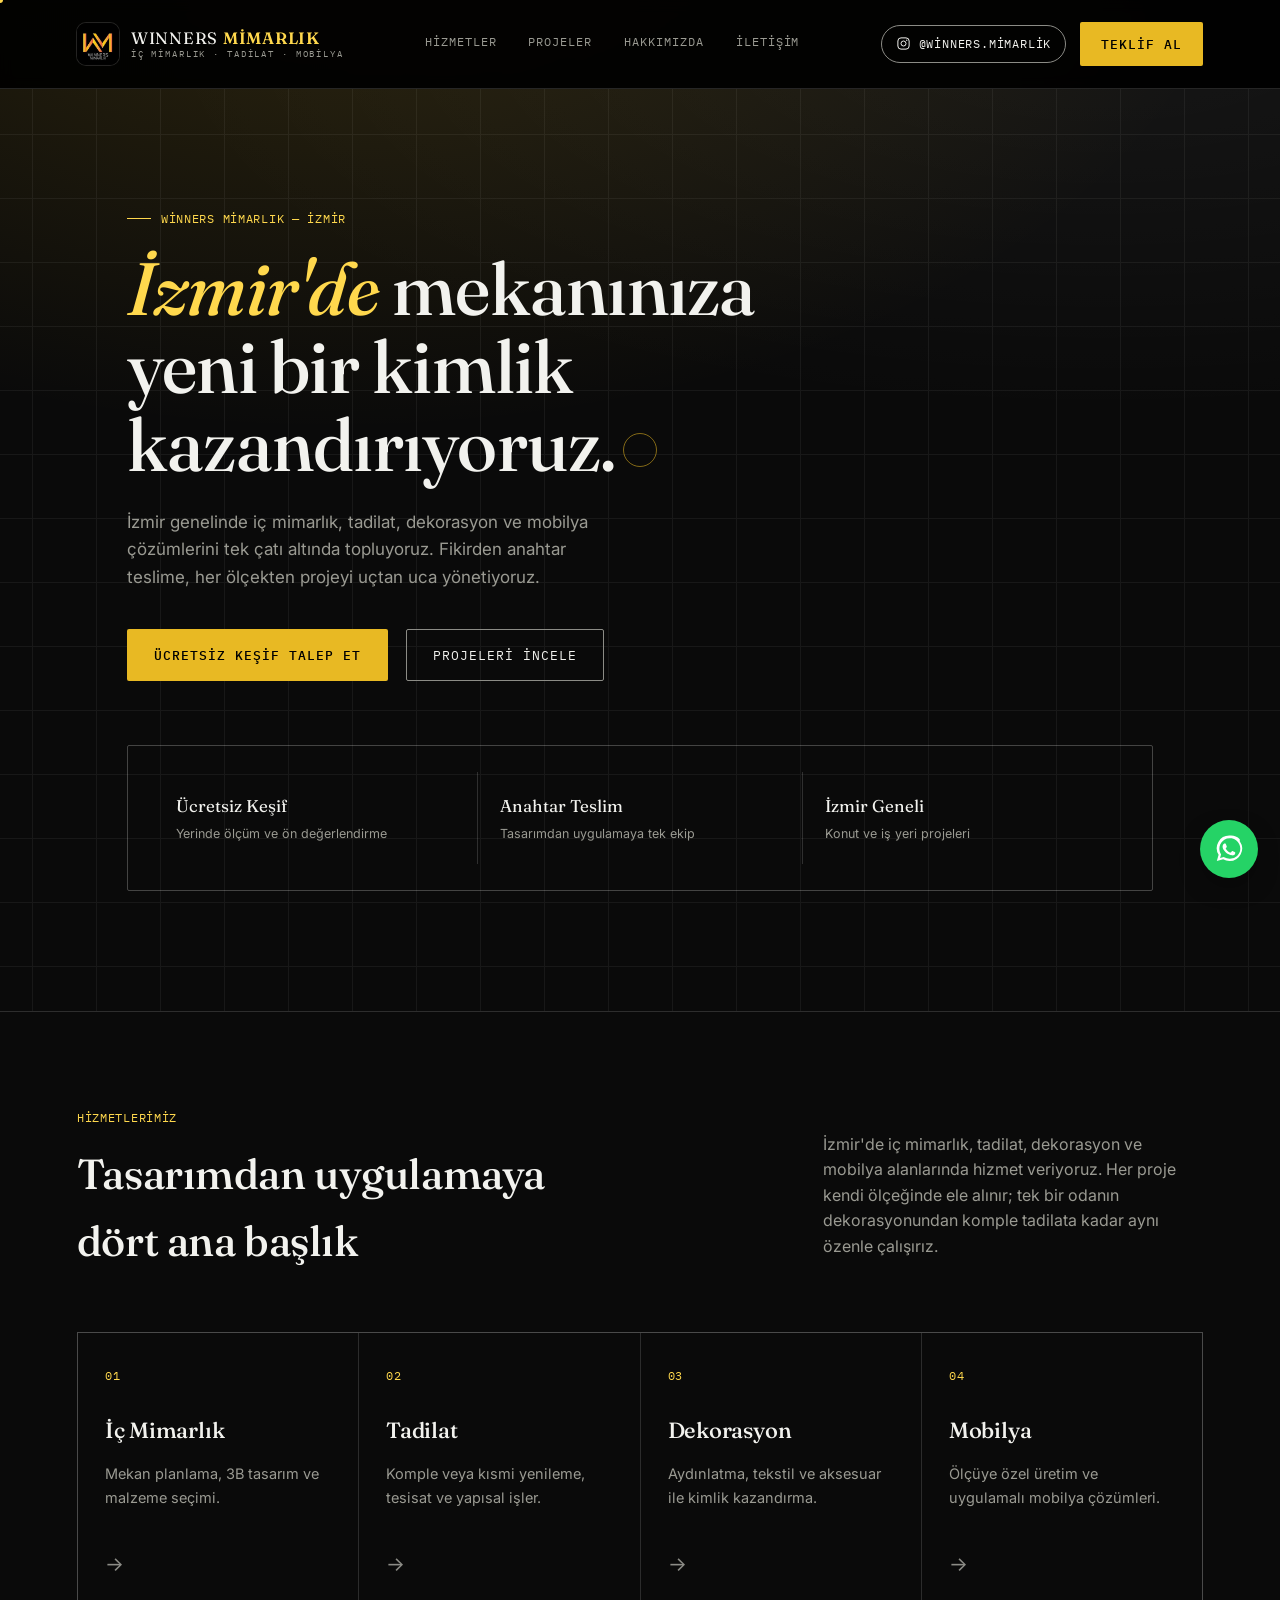
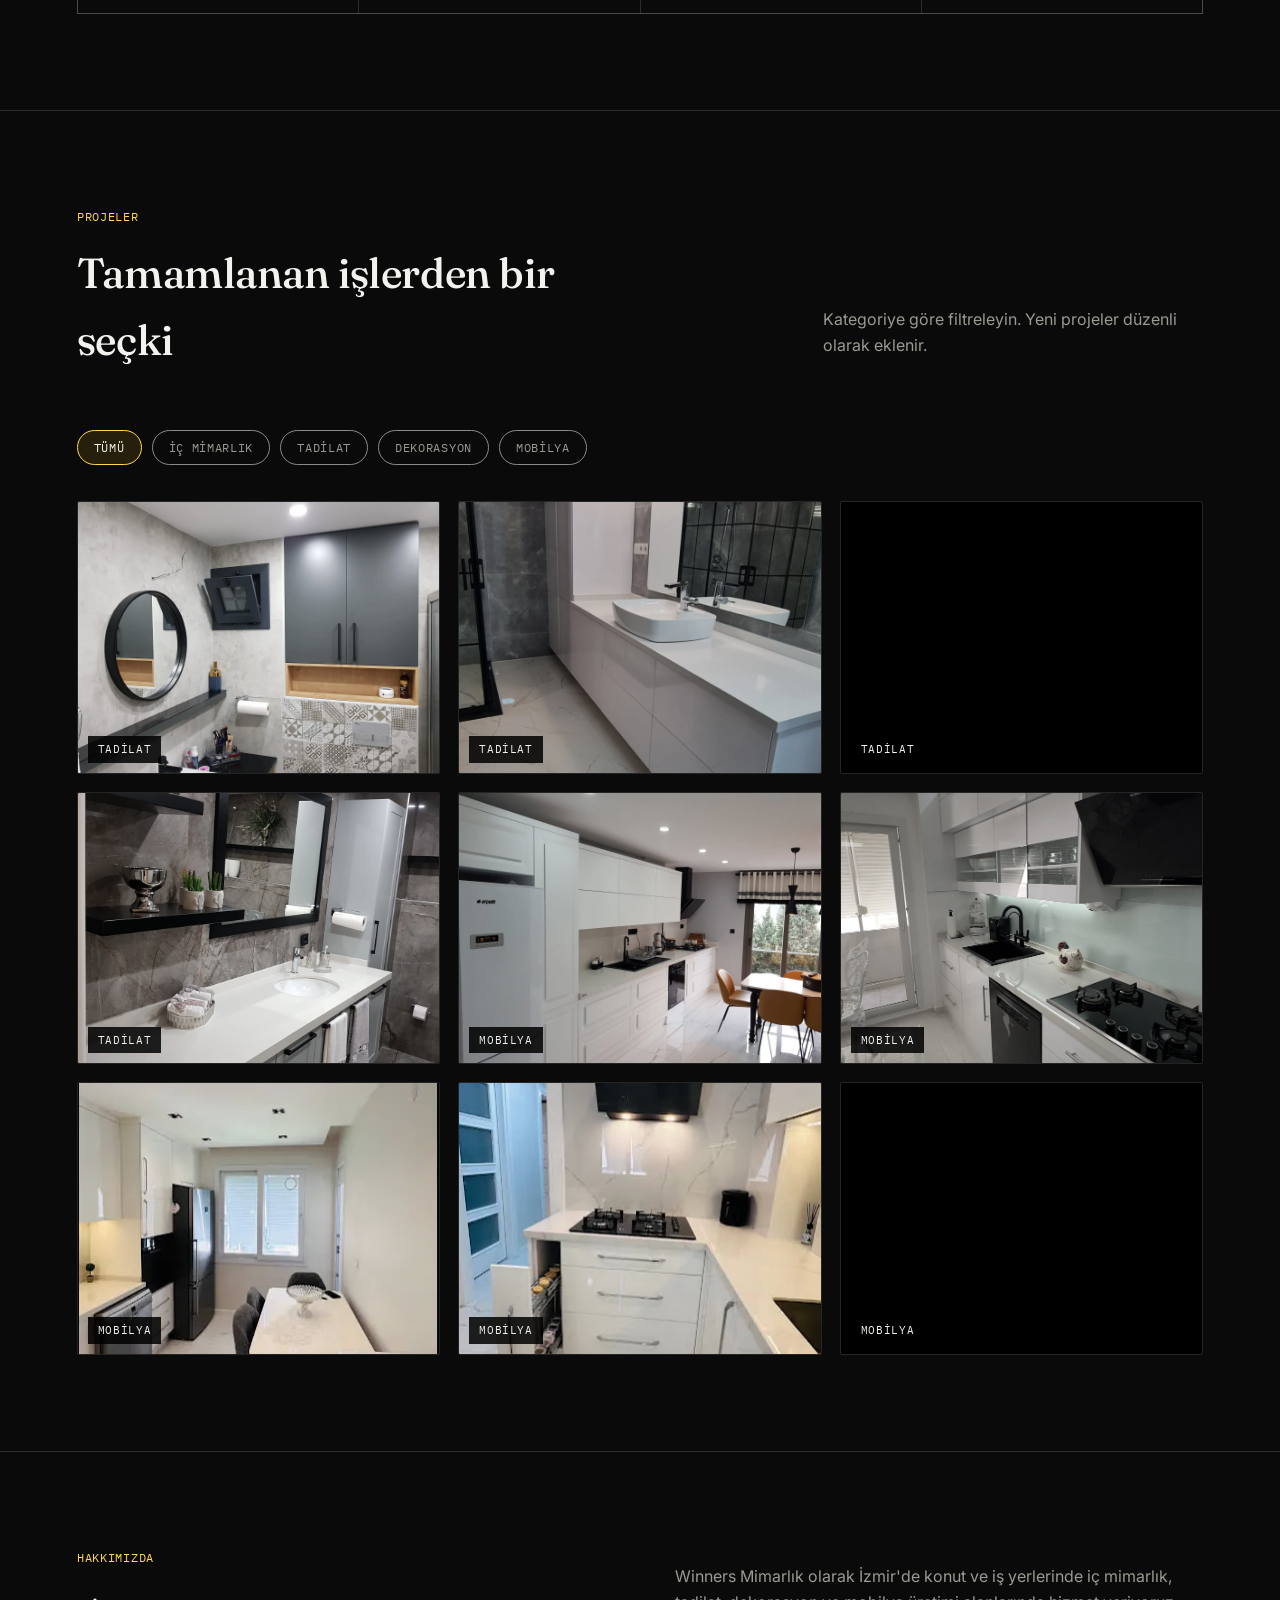
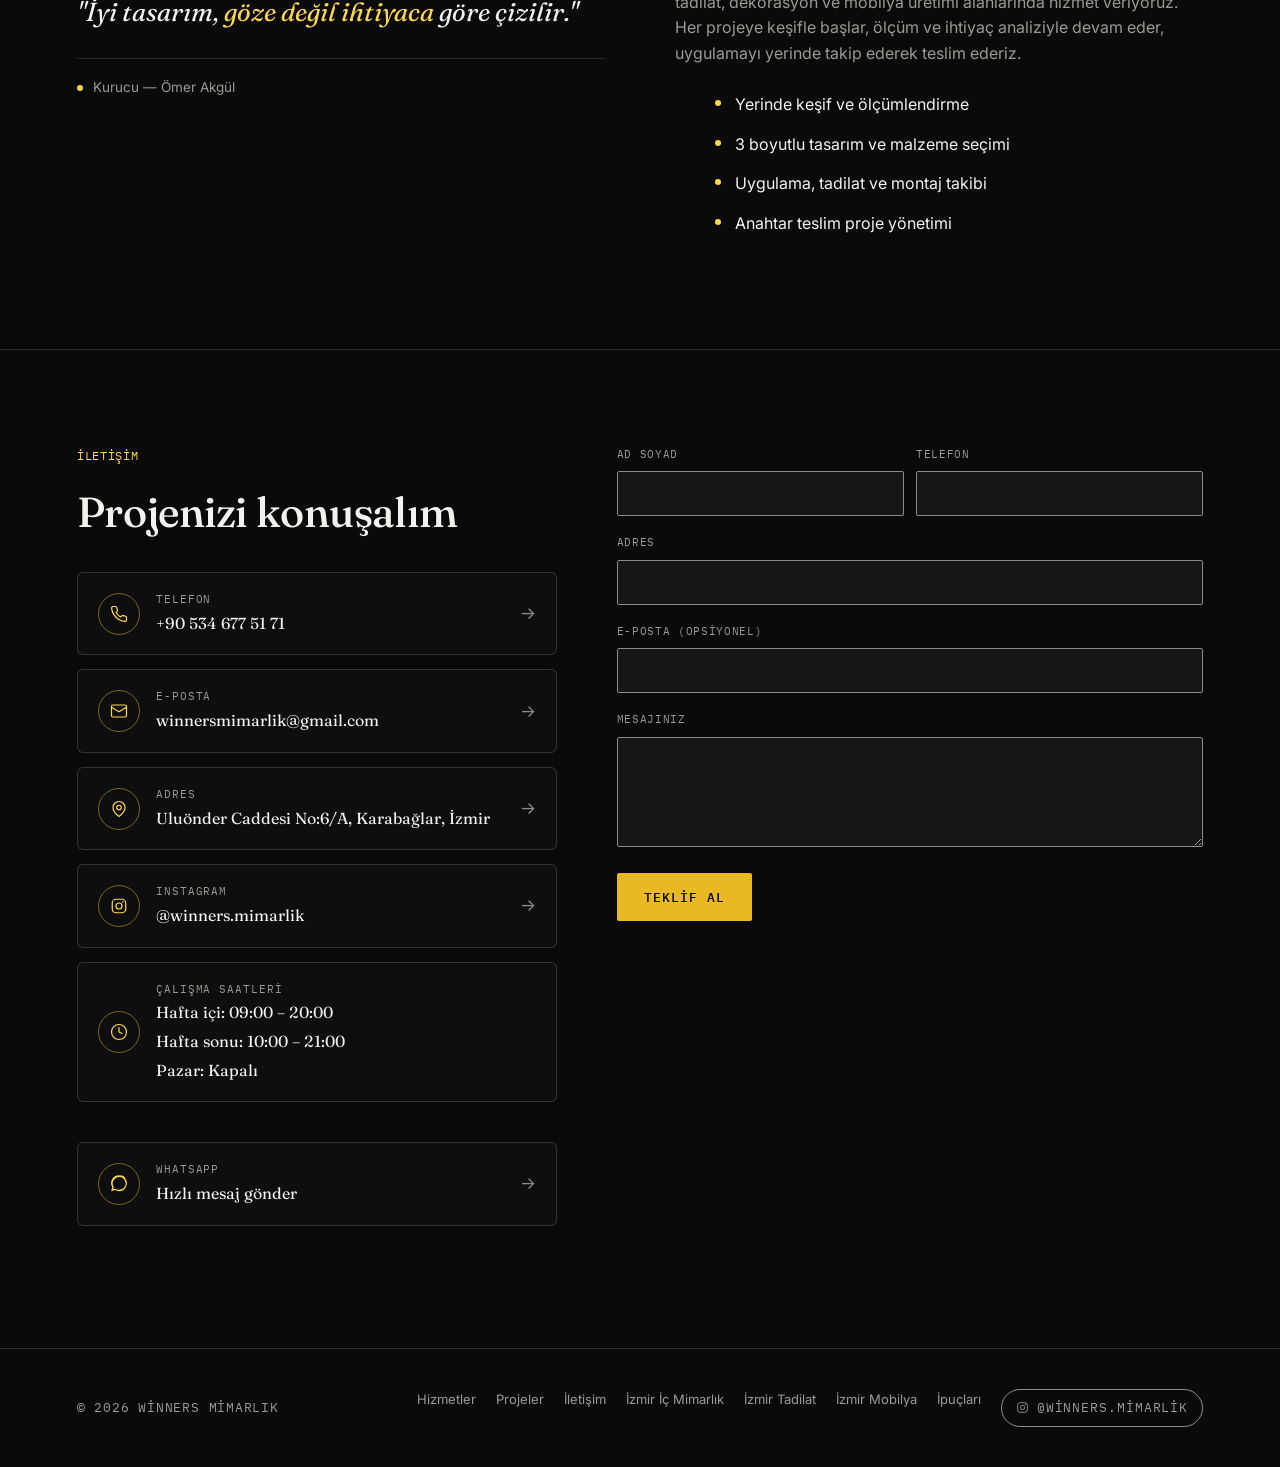
==== commit c665480f: "Add files via upload" ====
--- a/index.html
+++ b/index.html
@@ -28,420 +28,7 @@
 <link rel="apple-touch-icon" href="images/apple-touch-icon.png">
 <link rel="preconnect" href="https://fonts.googleapis.com">
 <link href="https://fonts.googleapis.com/css2?family=Fraunces:ital,opsz,wght@0,9..144,300;0,9..144,500;0,9..144,600;1,9..144,500&family=Inter:wght@400;500;600&family=IBM+Plex+Mono:wght@400;500&display=swap" rel="stylesheet">
-<style>
-  :root{
-    --blueprint:#0A0A0A;
-    --blueprint-deep:#000000;
-    --line:#F2F2EE;
-    --line-dim:#8C8C86;
-    --brass:#E8B923;
-    --brass-bright:#FFD84D;
-    --stone:#9A9A92;
-    --paper:#F2F2EE;
-    --paper-dim:#1A1A1A;
-    --danger:#C9992A;
-    --radius:2px;
-  }
-  ::selection{background:var(--brass); color:var(--blueprint-deep);}
-  *{box-sizing:border-box;}
-  html{scroll-behavior:smooth;}
-  body{
-    margin:0;
-    background:var(--blueprint);
-    color:var(--line);
-    font-family:'Inter',sans-serif;
-    font-size:16px;
-    line-height:1.6;
-  }
-  h1,h2,h3{
-    font-family:'Fraunces',serif;
-    font-weight:500;
-    margin:0;
-    letter-spacing:-0.01em;
-  }
-  .mono{
-    font-family:'IBM Plex Mono',monospace;
-    letter-spacing:0.06em;
-    text-transform:uppercase;
-    font-size:12px;
-  }
-  a{color:inherit;}
-  img{max-width:100%;display:block;}
-  button{font-family:inherit;cursor:pointer;}
-  :focus-visible{outline:2px solid var(--brass-bright);outline-offset:3px;}
-
-  /* blueprint grid background */
-  .grid-bg{
-    background-image:
-      linear-gradient(var(--line) 1px, transparent 1px),
-      linear-gradient(90deg, var(--line) 1px, transparent 1px);
-    background-size:64px 64px;
-    background-position:center;
-    opacity:0.06;
-    position:absolute;
-    inset:0;
-    pointer-events:none;
-  }
-  .section{position:relative; padding:96px 6vw; overflow:hidden;}
-  .section-inner{max-width:1180px; margin:0 auto; position:relative; z-index:1;}
-
-  /* header */
-  header{
-    position:sticky; top:0; z-index:50;
-    display:flex; align-items:center; justify-content:space-between;
-    padding:22px 6vw;
-    background:rgba(0,0,0,0.92);
-    backdrop-filter:blur(6px);
-    border-bottom:1px solid rgba(242,242,238,0.15);
-  }
-  .logo{font-family:'Fraunces',serif; font-size:19px; letter-spacing:0.04em; display:flex; align-items:center; gap:12px; text-decoration:none; color:var(--line); transition:opacity .2s;}
-  .logo:hover{opacity:0.85;}
-  .logo b{color:var(--brass-bright); font-weight:600;}
-  .logo-mark{width:42px; height:42px; flex-shrink:0; border-radius:9px; object-fit:cover; transition:transform .4s cubic-bezier(.16,.8,.3,1); box-shadow:0 0 0 1px rgba(242,242,238,0.14);}
-  .logo:hover .logo-mark{transform:scale(1.06) rotate(-3deg);}
-  .logo-word{display:flex; flex-direction:column; line-height:1;}
-  .logo-word .top{font-size:16.5px;}
-  .logo-word .sub{font-family:'IBM Plex Mono',monospace; font-size:8.5px; letter-spacing:0.22em; color:var(--stone); text-transform:uppercase; margin-top:4px;}
-  nav{display:flex; gap:32px;}
-  nav a{
-    font-family:'IBM Plex Mono',monospace; font-size:12px; text-transform:uppercase;
-    letter-spacing:0.08em; text-decoration:none; color:var(--stone);
-    padding-bottom:3px; border-bottom:1px solid transparent; transition:.2s;
-  }
-  nav a:hover{color:var(--line); border-color:var(--brass);}
-  .nav-toggle{display:none; background:none;border:1px solid var(--line-dim); color:var(--line); padding:8px 10px;}
-
-  /* hero */
-  .hero{padding-top:120px; padding-bottom:120px; border-bottom:1px solid rgba(242,242,238,0.15);}
-  .hero-tag{color:var(--brass-bright); margin-bottom:22px; display:flex; align-items:center; gap:10px;}
-  .hero-tag::before{content:"";width:24px;height:1px;background:var(--brass-bright);display:inline-block;}
-  .hero h1{font-size:clamp(38px,6vw,74px); max-width:14ch; line-height:1.05;}
-  .hero h1 em{font-style:italic; color:var(--brass-bright);}
-  .hero p.lead{max-width:46ch; color:var(--stone); margin-top:26px; font-size:17px;}
-  .hero-actions{margin-top:38px; display:flex; gap:18px; flex-wrap:wrap; align-items:center;}
-  .btn{
-    display:inline-flex; align-items:center; gap:10px;
-    padding:15px 26px; border-radius:var(--radius); border:1px solid transparent;
-    font-family:'IBM Plex Mono',monospace; font-size:12.5px; text-transform:uppercase; letter-spacing:0.08em;
-    text-decoration:none; transition:.2s;
-  }
-  .btn-primary{background:var(--brass); color:var(--blueprint-deep); font-weight:500;}
-  .btn-primary:hover{background:var(--brass-bright);}
-  .btn-ghost{border-color:var(--line-dim); color:var(--line);}
-  .btn-ghost:hover{border-color:var(--line); background:rgba(242,242,238,0.06);}
-
-  .measure{
-    display:flex; align-items:center; gap:8px; color:var(--line-dim); font-size:11px;
-  }
-  .measure .tick{width:1px;height:8px;background:var(--line-dim);}
-  .measure-line{flex:1;height:1px;background:repeating-linear-gradient(90deg,var(--line-dim) 0 6px, transparent 6px 11px);}
-
-  .hero-frame{
-    margin-top:64px; border:1px solid rgba(242,242,238,0.25); border-radius:var(--radius);
-    padding:26px; position:relative;
-  }
-  .hero-frame .corner{position:absolute; width:14px; height:14px; border:1px solid var(--brass-bright);}
-  .hero-frame .corner.tl{top:-1px;left:-1px;border-right:none;border-bottom:none;}
-  .hero-frame .corner.tr{top:-1px;right:-1px;border-left:none;border-bottom:none;}
-  .hero-frame .corner.bl{bottom:-1px;left:-1px;border-right:none;border-top:none;}
-  .hero-frame .corner.br{bottom:-1px;right:-1px;border-left:none;border-top:none;}
-  .hero-stats{display:grid; grid-template-columns:repeat(3,1fr); gap:20px;}
-  .hero-stats div{border-left:1px solid rgba(242,242,238,0.2); padding-left:16px;}
-  .hero-stats .num{font-family:'Fraunces',serif; font-size:32px; color:var(--brass-bright);}
-  .hero-stats .lbl{color:var(--stone); font-size:12.5px; margin-top:4px;}
-
-  /* section headers */
-  .eyebrow{color:var(--brass-bright); margin-bottom:14px;}
-  .section h2{font-size:clamp(28px,3.4vw,42px); max-width:20ch;}
-  .section-head{display:flex; justify-content:space-between; align-items:flex-end; gap:24px; flex-wrap:wrap; margin-bottom:56px;}
-  .section-head p{color:var(--stone); max-width:38ch; margin-top:14px;}
-
-  /* services */
-  .services-grid{display:grid; grid-template-columns:repeat(4,1fr); gap:1px; background:rgba(242,242,238,0.15); border:1px solid rgba(242,242,238,0.15);}
-  .service-card{background:var(--blueprint); padding:32px 26px; min-height:280px; display:flex; flex-direction:column; justify-content:space-between; transition:.25s;}
-  .service-card:hover{background:var(--blueprint-deep);}
-  .service-card .code{color:var(--brass-bright);}
-  .service-card h3{font-size:22px; margin-top:24px;}
-  .service-card p{color:var(--stone); font-size:14.5px; margin-top:10px;}
-  .service-card .arrow{margin-top:20px; color:var(--line-dim); font-size:20px;}
-
-  /* gallery */
-  .filters{display:flex; gap:10px; flex-wrap:wrap; margin-bottom:36px;}
-  .filter-btn{
-    background:transparent; border:1px solid var(--line-dim); color:var(--stone);
-    padding:9px 16px; font-family:'IBM Plex Mono',monospace; font-size:11.5px; text-transform:uppercase; letter-spacing:0.06em;
-    border-radius:20px; transition:.2s;
-  }
-  .filter-btn.active, .filter-btn:hover{border-color:var(--brass-bright); color:var(--line); background:rgba(232,185,35,0.12);}
-  .gallery-grid{display:grid; grid-template-columns:repeat(3,1fr); gap:18px;}
-  .gallery-item{position:relative; border:1px solid rgba(242,242,238,0.15); border-radius:var(--radius); overflow:hidden; aspect-ratio:4/3; background:var(--blueprint-deep); cursor:pointer;}
-  .gallery-item img{width:100%; height:100%; object-fit:cover; transition:.4s;}
-  .gallery-item:hover img{transform:scale(1.05);}
-  .gallery-item .tag{position:absolute; left:10px; bottom:10px; background:rgba(0,0,0,0.85); padding:5px 10px; font-size:10.5px;}
-  .gallery-item .play-badge{
-    position:absolute; top:50%; left:50%; transform:translate(-50%,-50%);
-    width:52px; height:52px; border-radius:50%; background:rgba(0,0,0,0.55);
-    border:1px solid rgba(242,242,238,0.5); display:flex; align-items:center; justify-content:center;
-    transition:.25s; pointer-events:none;
-  }
-  .gallery-item .play-badge svg{width:18px;height:18px; fill:var(--line); margin-left:3px;}
-  .gallery-item:hover .play-badge{background:var(--brass); border-color:var(--brass); transform:translate(-50%,-50%) scale(1.08);}
-  .gallery-item:hover .play-badge svg{fill:var(--blueprint-deep);}
-  .empty-state{border:1px dashed var(--line-dim); border-radius:var(--radius); padding:56px 24px; text-align:center; color:var(--stone); grid-column:1/-1;}
-  .empty-state b{color:var(--line); display:block; margin-bottom:8px; font-family:'Fraunces',serif; font-size:19px; font-weight:500;}
-
-  /* about */
-  .about-wrap{display:grid; grid-template-columns:1fr 1fr; gap:70px; align-items:start;}
-  .about-quote{font-family:'Fraunces',serif; font-style:italic; font-size:26px; line-height:1.5; color:var(--line);}
-  .about-quote span{color:var(--brass-bright);}
-  .about-body p{color:var(--stone); margin-bottom:16px;}
-  .about-list{margin-top:26px; display:flex; flex-direction:column; gap:14px;}
-  .about-list li{display:flex; gap:14px; align-items:flex-start; list-style:none;}
-  .about-list .dot{width:6px;height:6px;background:var(--brass-bright); border-radius:50%; margin-top:8px; flex-shrink:0;}
-
-  /* contact */
-  .contact-wrap{display:grid; grid-template-columns:0.9fr 1.1fr; gap:60px;}
-  .contact-info div{margin-bottom:26px;}
-  .contact-info .mono{color:var(--brass-bright); display:block; margin-bottom:6px;}
-  .contact-info a{text-decoration:none; font-size:17px;}
-
-  /* ---------- contact cards (modernized) ---------- */
-  .contact-cards{display:flex; flex-direction:column; gap:14px; margin-top:8px;}
-  .contact-card{
-    display:flex; align-items:center; gap:16px;
-    padding:18px 20px; border:1px solid rgba(242,242,238,0.16); border-radius:6px;
-    text-decoration:none; color:var(--line); background:rgba(242,242,238,0.02);
-    transition:border-color .25s, background .25s, transform .25s cubic-bezier(.16,.8,.3,1), box-shadow .25s;
-  }
-  .contact-card:hover{
-    border-color:var(--brass-bright); background:rgba(232,185,35,0.07);
-    transform:translateX(4px); box-shadow:0 14px 28px -18px rgba(0,0,0,0.55);
-  }
-  .contact-card .cc-icon{
-    width:42px; height:42px; flex-shrink:0; border-radius:50%;
-    border:1px solid rgba(232,185,35,0.5); display:flex; align-items:center; justify-content:center;
-    transition:.25s;
-  }
-  .contact-card:hover .cc-icon{background:var(--brass); border-color:var(--brass);}
-  .contact-card .cc-icon svg{width:18px; height:18px; stroke:var(--brass-bright); transition:.25s;}
-  .contact-card:hover .cc-icon svg{stroke:var(--blueprint-deep);}
-  .contact-card .cc-text{display:flex; flex-direction:column; gap:3px; min-width:0;}
-  .contact-card .cc-label{font-family:'IBM Plex Mono',monospace; font-size:10.5px; text-transform:uppercase; letter-spacing:0.09em; color:var(--stone);}
-  .contact-card .cc-value{font-size:16px; font-family:'Fraunces',serif; overflow-wrap:anywhere;}
-  .contact-card .cc-arrow{margin-left:auto; color:var(--line-dim); font-size:17px; transition:transform .25s cubic-bezier(.16,.8,.3,1), color .25s; flex-shrink:0;}
-  .contact-card:hover .cc-arrow{transform:translateX(4px); color:var(--brass-bright);}
-  .field{margin-bottom:18px;}
-  .field label{display:block; font-family:'IBM Plex Mono',monospace; font-size:11px; text-transform:uppercase; letter-spacing:0.06em; color:var(--stone); margin-bottom:8px;}
-  .field input, .field textarea{
-    width:100%; background:rgba(242,242,238,0.05); border:1px solid var(--line-dim); border-radius:var(--radius);
-    color:var(--line); padding:13px 14px; font-family:'Inter',sans-serif; font-size:14.5px;
-  }
-  .field textarea{min-height:110px; resize:vertical;}
-  .field input:focus, .field textarea:focus{border-color:var(--brass-bright); outline:none;}
-  .form-msg{margin-top:14px; font-size:13.5px; padding:10px 14px; border-radius:var(--radius); display:none;}
-  .form-msg.ok{display:block; background:rgba(232,185,35,0.15); color:var(--brass-bright); border:1px solid var(--brass);}
-  .form-msg.err{display:block; background:rgba(201,153,42,0.15); color:#F0D27A; border:1px solid var(--danger);}
-
-  footer{padding:40px 6vw; border-top:1px solid rgba(242,242,238,0.15); display:flex; justify-content:space-between; align-items:center; flex-wrap:wrap; gap:12px;}
-  footer .fmark{color:var(--stone); font-size:13px; cursor:default; user-select:none;}
-  footer .fmark:hover{color:var(--stone);}
-  footer .flinks{display:flex; gap:20px;}
-  footer .flinks a{color:var(--stone); font-size:13px; text-decoration:none;}
-  footer .flinks a:hover{color:var(--line);}
-
-  /* overlay shared */
-  .overlay{
-    position:fixed; inset:0; background:rgba(0,0,0,0.82); backdrop-filter:blur(3px);
-    display:none; align-items:center; justify-content:center; z-index:200; padding:24px;
-  }
-  .overlay.open{display:flex;}
-  .modal{
-    background:var(--blueprint-deep); border:1px solid rgba(242,242,238,0.2); border-radius:6px;
-    width:100%; max-width:420px; padding:34px; position:relative;
-  }
-  .modal.wide{max-width:920px; max-height:86vh; overflow-y:auto;}
-  .modal-close{position:absolute; top:16px; right:16px; background:none; border:none; color:var(--stone); font-size:20px;}
-  .modal h3{font-size:22px; margin-bottom:6px;}
-  .modal .sub{color:var(--stone); font-size:13px; margin-bottom:24px;}
-  .field-row{display:flex; gap:12px; flex-wrap:wrap;}
-  .field-row .field{flex:1; min-width:160px;}
-
-  @media (max-width:900px){
-    nav{display:none;}
-    .nav-toggle{display:block;}
-    .services-grid{grid-template-columns:repeat(2,1fr);}
-    .gallery-grid{grid-template-columns:repeat(2,1fr);}
-    .about-wrap, .contact-wrap{grid-template-columns:1fr; gap:40px;}
-  }
-  @media (max-width:560px){
-    .services-grid{grid-template-columns:1fr;}
-    .gallery-grid{grid-template-columns:1fr;}
-    .section{padding:64px 5vw;}
-    header .ig-btn span{display:none;}
-    header .ig-btn{padding:9px 11px;}
-    .logo-mark{width:34px; height:34px;}
-    .logo-word .top{font-size:14px;}
-    .logo-word .sub{display:none;}
-  }
-  @media (prefers-reduced-motion: reduce){
-    *{transition:none !important; animation:none !important;}
-  }
-
-  /* ---------- modernization pass ---------- */
-  header{transition:background .35s ease, box-shadow .35s ease, border-color .35s ease;}
-  header.scrolled{background:rgba(0,0,0,0.97); box-shadow:0 8px 30px -12px rgba(0,0,0,0.55); border-color:rgba(242,242,238,0.22);}
-
-  .hero{position:relative;}
-  .hero::before{
-    content:"";
-    position:absolute; inset:-20% -10% auto -10%; height:620px;
-    background:radial-gradient(ellipse at 30% 0%, rgba(232,185,35,0.16), transparent 60%),
-               radial-gradient(ellipse at 80% 20%, rgba(255,255,255,0.05), transparent 55%);
-    pointer-events:none; z-index:0;
-  }
-  .hero .section-inner{z-index:1;}
-
-  .reveal{opacity:0; transform:translateY(22px); transition:opacity .7s cubic-bezier(.16,.8,.3,1), transform .7s cubic-bezier(.16,.8,.3,1);}
-  .reveal.in-view{opacity:1; transform:translateY(0);}
-  .reveal-stagger > *{opacity:0; transform:translateY(18px); transition:opacity .6s cubic-bezier(.16,.8,.3,1), transform .6s cubic-bezier(.16,.8,.3,1);}
-  .reveal-stagger.in-view > *{opacity:1; transform:translateY(0);}
-  .reveal-stagger.in-view > *:nth-child(1){transition-delay:.03s;}
-  .reveal-stagger.in-view > *:nth-child(2){transition-delay:.11s;}
-  .reveal-stagger.in-view > *:nth-child(3){transition-delay:.19s;}
-  .reveal-stagger.in-view > *:nth-child(4){transition-delay:.27s;}
-  .reveal-stagger.in-view > *:nth-child(5){transition-delay:.35s;}
-  .reveal-stagger.in-view > *:nth-child(6){transition-delay:.43s;}
-
-  .hero-tag{animation:fadeIn .8s ease both;}
-  .hero h1{animation:fadeUp .9s cubic-bezier(.16,.8,.3,1) .08s both;}
-  .hero p.lead{animation:fadeUp .9s cubic-bezier(.16,.8,.3,1) .18s both;}
-  .hero-actions{animation:fadeUp .9s cubic-bezier(.16,.8,.3,1) .28s both;}
-  .hero-frame{animation:fadeUp 1s cubic-bezier(.16,.8,.3,1) .4s both; overflow:hidden;}
-  @keyframes fadeIn{from{opacity:0;} to{opacity:1;}}
-  @keyframes fadeUp{from{opacity:0; transform:translateY(16px);} to{opacity:1; transform:translateY(0);}}
-
-  .hero-frame::after{
-    content:""; position:absolute; top:0; left:-30%; width:22%; height:100%;
-    background:linear-gradient(90deg, transparent, rgba(255,216,77,0.16), transparent);
-    animation:scanX 7s ease-in-out infinite; pointer-events:none;
-  }
-  @keyframes scanX{0%{left:-30%;} 50%{left:105%;} 100%{left:105%;}}
-
-  .btn{position:relative; overflow:hidden; transform:translateY(0); transition:background .2s, border-color .2s, transform .25s cubic-bezier(.16,.8,.3,1), box-shadow .25s;}
-  .btn-primary:hover{transform:translateY(-2px); box-shadow:0 10px 24px -10px rgba(232,185,35,0.55);}
-  .btn-ghost:hover{transform:translateY(-2px);}
-
-  .service-card{transition:background .25s, transform .3s cubic-bezier(.16,.8,.3,1), box-shadow .3s, border-color .3s; border:1px solid transparent;}
-  .service-card:hover{transform:translateY(-6px); box-shadow:0 18px 34px -18px rgba(0,0,0,0.6); border-color:rgba(232,185,35,0.35);}
-  .service-card .arrow{transition:transform .3s cubic-bezier(.16,.8,.3,1), color .3s;}
-  .service-card:hover .arrow{transform:translateX(6px); color:var(--brass-bright);}
-
-  .gallery-item img{filter:saturate(0.88); transition:transform .5s cubic-bezier(.16,.8,.3,1), filter .5s;}
-  .gallery-item:hover img{transform:scale(1.07); filter:saturate(1.05);}
-  .gallery-item::after{
-    content:""; position:absolute; inset:0; background:linear-gradient(180deg, transparent 55%, rgba(0,0,0,0.55) 100%);
-    opacity:0; transition:opacity .35s;
-  }
-  .gallery-item:hover::after{opacity:1;}
-  .gallery-item .tag{transition:transform .3s cubic-bezier(.16,.8,.3,1); z-index:1;}
-  .gallery-item:hover .tag{transform:translateY(-2px);}
-
-  .filter-btn{transition:border-color .2s, color .2s, background .2s, transform .2s;}
-  .filter-btn:hover{transform:translateY(-1px);}
-
-  .about-list li{transition:transform .25s;}
-  .about-list li:hover{transform:translateX(4px);}
-
-  .field input, .field textarea{transition:border-color .2s, background .2s, box-shadow .2s;}
-  .field input:focus, .field textarea:focus{box-shadow:0 0 0 3px rgba(232,185,35,0.18);}
-
-  .founder-line{margin-top:22px; padding-top:18px; border-top:1px solid rgba(242,242,238,0.14); color:var(--stone); font-size:13.5px; display:flex; align-items:center; gap:10px;}
-  .founder-line .dot{width:6px;height:6px;background:var(--brass-bright); border-radius:50%; flex-shrink:0;}
-
-  /* ---------- floating whatsapp button ---------- */
-  .wa-float{
-    position:fixed; right:22px; bottom:22px; z-index:150;
-    width:58px; height:58px; border-radius:50%;
-    background:#25D366; display:flex; align-items:center; justify-content:center;
-    box-shadow:0 10px 26px -8px rgba(0,0,0,0.55);
-    text-decoration:none; transition:transform .25s cubic-bezier(.16,.8,.3,1), box-shadow .25s;
-  }
-  .wa-float:hover{transform:translateY(-3px) scale(1.05); box-shadow:0 16px 32px -10px rgba(0,0,0,0.6);}
-  .wa-float svg{width:29px; height:29px; fill:#fff;}
-  .wa-float::before{
-    content:""; position:absolute; inset:0; border-radius:50%;
-    box-shadow:0 0 0 0 rgba(37,211,102,0.55);
-    animation:waPulse 2.6s ease-out infinite;
-  }
-  @keyframes waPulse{
-    0%{box-shadow:0 0 0 0 rgba(37,211,102,0.5);}
-    70%{box-shadow:0 0 0 16px rgba(37,211,102,0);}
-    100%{box-shadow:0 0 0 0 rgba(37,211,102,0);}
-  }
-  .wa-tooltip{
-    position:absolute; right:70px; top:50%; transform:translateY(-50%);
-    background:var(--blueprint-deep); border:1px solid rgba(242,242,238,0.18);
-    color:var(--line); padding:8px 14px; border-radius:6px; font-size:13px; white-space:nowrap;
-    opacity:0; pointer-events:none; transition:opacity .2s, transform .2s;
-  }
-  .wa-float:hover .wa-tooltip{opacity:1; transform:translateY(-50%) translateX(-4px);}
-  @media (max-width:560px){
-    .wa-float{width:52px; height:52px; right:16px; bottom:16px;}
-    .wa-float svg{width:26px; height:26px;}
-    .wa-tooltip{display:none;}
-  }
-  @media (prefers-reduced-motion: reduce){
-    .wa-float::before{animation:none;}
-  }
-
-  /* ---------- instagram button ---------- */
-  .ig-btn{
-    display:inline-flex; align-items:center; gap:8px;
-    border:1px solid var(--line-dim); color:var(--line);
-    padding:10px 16px; border-radius:20px;
-    font-family:'IBM Plex Mono',monospace; font-size:11.5px; text-transform:uppercase; letter-spacing:0.07em;
-    text-decoration:none; transition:.2s;
-  }
-  .ig-btn:hover{border-color:var(--brass-bright); color:var(--brass-bright); background:rgba(232,185,35,0.08); transform:translateY(-1px);}
-  .ig-btn svg{width:15px;height:15px;flex-shrink:0;}
-  header .ig-btn{padding:9px 14px;}
-  footer .ig-btn{padding:8px 14px; font-size:11px;}
-
-  /* ---------- hero highlights (replaces old stat block) ---------- */
-  .hero-highlights{display:flex; flex-wrap:wrap; gap:0; margin-top:0;}
-  .hero-highlights .hl{
-    flex:1; min-width:170px; padding:20px 22px;
-    border-right:1px solid rgba(242,242,238,0.16);
-  }
-  .hero-highlights .hl:last-child{border-right:none;}
-  .hero-highlights .hl .hl-title{font-family:'Fraunces',serif; font-size:17px; color:var(--line);}
-  .hero-highlights .hl .hl-sub{color:var(--stone); font-size:12.5px; margin-top:5px;}
-  @media (max-width:700px){
-    .hero-highlights .hl{border-right:none; border-bottom:1px solid rgba(242,242,238,0.16); flex:1 1 100%;}
-    .hero-highlights .hl:last-child{border-bottom:none;}
-  }
-
-  /* ---------- custom cursor (pointer devices only) ---------- */
-  @media (pointer:fine){
-    body.cursor-ready{cursor:none;}
-    body.cursor-ready a, body.cursor-ready button{cursor:none;}
-    .cur-dot, .cur-ring{
-      position:fixed; top:0; left:0; pointer-events:none; z-index:999;
-      transform:translate(-50%,-50%); border-radius:50%;
-      will-change:transform;
-    }
-    .cur-dot{width:6px; height:6px; background:var(--brass-bright); transition:opacity .2s, width .2s, height .2s;}
-    .cur-ring{
-      width:34px; height:34px; border:1px solid rgba(232,185,35,0.55);
-      transition:width .25s cubic-bezier(.16,.8,.3,1), height .25s cubic-bezier(.16,.8,.3,1), opacity .2s, border-color .2s, background .2s;
-    }
-    .cur-ring.hovering{width:64px; height:64px; background:rgba(232,185,35,0.08); border-color:var(--brass-bright);}
-    .cur-ring.hidden, .cur-dot.hidden{opacity:0;}
-  }
-  @media (pointer:coarse), (prefers-reduced-motion:reduce){
-    .cur-dot, .cur-ring{display:none;}
-  }
-</style>
+<link rel="stylesheet" href="styles.css">
 </head>
 <body>
 
@@ -610,6 +197,10 @@
     <a href="#hizmetler">Hizmetler</a>
     <a href="#projeler">Projeler</a>
     <a href="#iletisim">İletişim</a>
+    <a href="izmir-ic-mimarlik.html">İzmir İç Mimarlık</a>
+    <a href="izmir-tadilat.html">İzmir Tadilat</a>
+    <a href="izmir-mobilya.html">İzmir Mobilya</a>
+    <a href="ipuclari.html">İpuçları</a>
     <a href="https://instagram.com/winners.mimarlik" target="_blank" rel="noopener" class="ig-btn">
       <svg viewBox="0 0 24 24" fill="none" stroke="currentColor" stroke-width="1.6" style="width:13px;height:13px;"><rect x="3" y="3" width="18" height="18" rx="5"/><circle cx="12" cy="12" r="4"/><circle cx="17.2" cy="6.8" r="1.1" fill="currentColor" stroke="none"/></svg>
       <span>@winners.mimarlik</span>
@@ -672,22 +263,22 @@
 };
 
 // Proje galerisi — her kategoriye görsel eklemek için buraya {src, caption} nesneleri ekleyin.
-// src: sunucuya yüklediğiniz görselin yolu (ör. "images/tadilat-1.jpg") veya tam bir URL olabilir.
+// src: sunucuya yüklediğiniz görselin yolu (ör. "images/tadilat-1.webp") veya tam bir URL olabilir.
 const GALLERY = {
   'ic-mimarlik': [],
   'tadilat': [
-    {src:'images/tadilat-1.jpg', caption:'Banyo yenileme'},
-    {src:'images/tadilat-2.jpg', caption:'Banyo yenileme'},
-    {src:'images/tadilat-3.jpg', caption:'Banyo yenileme'},
-    {src:'images/tadilat-4.jpg', caption:'Banyo yenileme'}
+    {src:'images/tadilat-1.webp', caption:'Banyo yenileme'},
+    {src:'images/tadilat-2.webp', caption:'Banyo yenileme'},
+    {src:'images/tadilat-3.webp', caption:'Banyo yenileme'},
+    {src:'images/tadilat-4.webp', caption:'Banyo yenileme'}
   ],
   'dekorasyon': [],
   'mobilya': [
-    {src:'images/mobilya-1.jpg', caption:'Mutfak dolabı'},
-    {src:'images/mobilya-2.jpg', caption:'Mutfak dolabı'},
-    {src:'images/mobilya-3.jpg', caption:'Mutfak dolabı'},
-    {src:'images/mobilya-4.jpg', caption:'Mutfak dolabı'},
-    {src:'images/mobilya-5.jpg', caption:'Mutfak dolabı'}
+    {src:'images/mobilya-1.webp', caption:'Mutfak dolabı'},
+    {src:'images/mobilya-2.webp', caption:'Mutfak dolabı'},
+    {src:'images/mobilya-3.webp', caption:'Mutfak dolabı'},
+    {src:'images/mobilya-4.webp', caption:'Mutfak dolabı'},
+    {src:'images/mobilya-5.webp', caption:'Mutfak dolabı'}
   ]
 };
 
@@ -793,6 +384,8 @@
     } else {
       const im = document.createElement('img');
       im.src = img.src;
+      im.loading = 'lazy';
+      im.decoding = 'async';
       im.alt = img.caption || img.catName;
       const tag = el('span','tag mono', img.catName);
       item.append(im, tag);
--- a/styles.css
+++ b/styles.css
@@ -0,0 +1,412 @@
+  :root{
+    --blueprint:#0A0A0A;
+    --blueprint-deep:#000000;
+    --line:#F2F2EE;
+    --line-dim:#8C8C86;
+    --brass:#E8B923;
+    --brass-bright:#FFD84D;
+    --stone:#9A9A92;
+    --paper:#F2F2EE;
+    --paper-dim:#1A1A1A;
+    --danger:#C9992A;
+    --radius:2px;
+  }
+  ::selection{background:var(--brass); color:var(--blueprint-deep);}
+  *{box-sizing:border-box;}
+  html{scroll-behavior:smooth;}
+  body{
+    margin:0;
+    background:var(--blueprint);
+    color:var(--line);
+    font-family:'Inter',sans-serif;
+    font-size:16px;
+    line-height:1.6;
+  }
+  h1,h2,h3{
+    font-family:'Fraunces',serif;
+    font-weight:500;
+    margin:0;
+    letter-spacing:-0.01em;
+  }
+  .mono{
+    font-family:'IBM Plex Mono',monospace;
+    letter-spacing:0.06em;
+    text-transform:uppercase;
+    font-size:12px;
+  }
+  a{color:inherit;}
+  img{max-width:100%;display:block;}
+  button{font-family:inherit;cursor:pointer;}
+  :focus-visible{outline:2px solid var(--brass-bright);outline-offset:3px;}
+
+  /* blueprint grid background */
+  .grid-bg{
+    background-image:
+      linear-gradient(var(--line) 1px, transparent 1px),
+      linear-gradient(90deg, var(--line) 1px, transparent 1px);
+    background-size:64px 64px;
+    background-position:center;
+    opacity:0.06;
+    position:absolute;
+    inset:0;
+    pointer-events:none;
+  }
+  .section{position:relative; padding:96px 6vw; overflow:hidden;}
+  .section-inner{max-width:1180px; margin:0 auto; position:relative; z-index:1;}
+
+  /* header */
+  header{
+    position:sticky; top:0; z-index:50;
+    display:flex; align-items:center; justify-content:space-between;
+    padding:22px 6vw;
+    background:rgba(0,0,0,0.92);
+    backdrop-filter:blur(6px);
+    border-bottom:1px solid rgba(242,242,238,0.15);
+  }
+  .logo{font-family:'Fraunces',serif; font-size:19px; letter-spacing:0.04em; display:flex; align-items:center; gap:12px; text-decoration:none; color:var(--line); transition:opacity .2s;}
+  .logo:hover{opacity:0.85;}
+  .logo b{color:var(--brass-bright); font-weight:600;}
+  .logo-mark{width:42px; height:42px; flex-shrink:0; border-radius:9px; object-fit:cover; transition:transform .4s cubic-bezier(.16,.8,.3,1); box-shadow:0 0 0 1px rgba(242,242,238,0.14);}
+  .logo:hover .logo-mark{transform:scale(1.06) rotate(-3deg);}
+  .logo-word{display:flex; flex-direction:column; line-height:1;}
+  .logo-word .top{font-size:16.5px;}
+  .logo-word .sub{font-family:'IBM Plex Mono',monospace; font-size:8.5px; letter-spacing:0.22em; color:var(--stone); text-transform:uppercase; margin-top:4px;}
+  nav{display:flex; gap:32px;}
+  nav a{
+    font-family:'IBM Plex Mono',monospace; font-size:12px; text-transform:uppercase;
+    letter-spacing:0.08em; text-decoration:none; color:var(--stone);
+    padding-bottom:3px; border-bottom:1px solid transparent; transition:.2s;
+  }
+  nav a:hover{color:var(--line); border-color:var(--brass);}
+  .nav-toggle{display:none; background:none;border:1px solid var(--line-dim); color:var(--line); padding:8px 10px;}
+
+  /* hero */
+  .hero{padding-top:120px; padding-bottom:120px; border-bottom:1px solid rgba(242,242,238,0.15);}
+  .hero-tag{color:var(--brass-bright); margin-bottom:22px; display:flex; align-items:center; gap:10px;}
+  .hero-tag::before{content:"";width:24px;height:1px;background:var(--brass-bright);display:inline-block;}
+  .hero h1{font-size:clamp(38px,6vw,74px); max-width:14ch; line-height:1.05;}
+  .hero h1 em{font-style:italic; color:var(--brass-bright);}
+  .hero p.lead{max-width:46ch; color:var(--stone); margin-top:26px; font-size:17px;}
+  .hero-actions{margin-top:38px; display:flex; gap:18px; flex-wrap:wrap; align-items:center;}
+  .btn{
+    display:inline-flex; align-items:center; gap:10px;
+    padding:15px 26px; border-radius:var(--radius); border:1px solid transparent;
+    font-family:'IBM Plex Mono',monospace; font-size:12.5px; text-transform:uppercase; letter-spacing:0.08em;
+    text-decoration:none; transition:.2s;
+  }
+  .btn-primary{background:var(--brass); color:var(--blueprint-deep); font-weight:500;}
+  .btn-primary:hover{background:var(--brass-bright);}
+  .btn-ghost{border-color:var(--line-dim); color:var(--line);}
+  .btn-ghost:hover{border-color:var(--line); background:rgba(242,242,238,0.06);}
+
+  .measure{
+    display:flex; align-items:center; gap:8px; color:var(--line-dim); font-size:11px;
+  }
+  .measure .tick{width:1px;height:8px;background:var(--line-dim);}
+  .measure-line{flex:1;height:1px;background:repeating-linear-gradient(90deg,var(--line-dim) 0 6px, transparent 6px 11px);}
+
+  .hero-frame{
+    margin-top:64px; border:1px solid rgba(242,242,238,0.25); border-radius:var(--radius);
+    padding:26px; position:relative;
+  }
+  .hero-frame .corner{position:absolute; width:14px; height:14px; border:1px solid var(--brass-bright);}
+  .hero-frame .corner.tl{top:-1px;left:-1px;border-right:none;border-bottom:none;}
+  .hero-frame .corner.tr{top:-1px;right:-1px;border-left:none;border-bottom:none;}
+  .hero-frame .corner.bl{bottom:-1px;left:-1px;border-right:none;border-top:none;}
+  .hero-frame .corner.br{bottom:-1px;right:-1px;border-left:none;border-top:none;}
+  .hero-stats{display:grid; grid-template-columns:repeat(3,1fr); gap:20px;}
+  .hero-stats div{border-left:1px solid rgba(242,242,238,0.2); padding-left:16px;}
+  .hero-stats .num{font-family:'Fraunces',serif; font-size:32px; color:var(--brass-bright);}
+  .hero-stats .lbl{color:var(--stone); font-size:12.5px; margin-top:4px;}
+
+  /* section headers */
+  .eyebrow{color:var(--brass-bright); margin-bottom:14px;}
+  .section h2{font-size:clamp(28px,3.4vw,42px); max-width:20ch;}
+  .section-head{display:flex; justify-content:space-between; align-items:flex-end; gap:24px; flex-wrap:wrap; margin-bottom:56px;}
+  .section-head p{color:var(--stone); max-width:38ch; margin-top:14px;}
+
+  /* services */
+  .services-grid{display:grid; grid-template-columns:repeat(4,1fr); gap:1px; background:rgba(242,242,238,0.15); border:1px solid rgba(242,242,238,0.15);}
+  .service-card{background:var(--blueprint); padding:32px 26px; min-height:280px; display:flex; flex-direction:column; justify-content:space-between; transition:.25s;}
+  .service-card:hover{background:var(--blueprint-deep);}
+  .service-card .code{color:var(--brass-bright);}
+  .service-card h3{font-size:22px; margin-top:24px;}
+  .service-card p{color:var(--stone); font-size:14.5px; margin-top:10px;}
+  .service-card .arrow{margin-top:20px; color:var(--line-dim); font-size:20px;}
+
+  /* gallery */
+  .filters{display:flex; gap:10px; flex-wrap:wrap; margin-bottom:36px;}
+  .filter-btn{
+    background:transparent; border:1px solid var(--line-dim); color:var(--stone);
+    padding:9px 16px; font-family:'IBM Plex Mono',monospace; font-size:11.5px; text-transform:uppercase; letter-spacing:0.06em;
+    border-radius:20px; transition:.2s;
+  }
+  .filter-btn.active, .filter-btn:hover{border-color:var(--brass-bright); color:var(--line); background:rgba(232,185,35,0.12);}
+  .gallery-grid{display:grid; grid-template-columns:repeat(3,1fr); gap:18px;}
+  .gallery-item{position:relative; border:1px solid rgba(242,242,238,0.15); border-radius:var(--radius); overflow:hidden; aspect-ratio:4/3; background:var(--blueprint-deep); cursor:pointer;}
+  .gallery-item img{width:100%; height:100%; object-fit:cover; transition:.4s;}
+  .gallery-item:hover img{transform:scale(1.05);}
+  .gallery-item .tag{position:absolute; left:10px; bottom:10px; background:rgba(0,0,0,0.85); padding:5px 10px; font-size:10.5px;}
+  .gallery-item .play-badge{
+    position:absolute; top:50%; left:50%; transform:translate(-50%,-50%);
+    width:52px; height:52px; border-radius:50%; background:rgba(0,0,0,0.55);
+    border:1px solid rgba(242,242,238,0.5); display:flex; align-items:center; justify-content:center;
+    transition:.25s; pointer-events:none;
+  }
+  .gallery-item .play-badge svg{width:18px;height:18px; fill:var(--line); margin-left:3px;}
+  .gallery-item:hover .play-badge{background:var(--brass); border-color:var(--brass); transform:translate(-50%,-50%) scale(1.08);}
+  .gallery-item:hover .play-badge svg{fill:var(--blueprint-deep);}
+  .empty-state{border:1px dashed var(--line-dim); border-radius:var(--radius); padding:56px 24px; text-align:center; color:var(--stone); grid-column:1/-1;}
+  .empty-state b{color:var(--line); display:block; margin-bottom:8px; font-family:'Fraunces',serif; font-size:19px; font-weight:500;}
+
+  /* about */
+  .about-wrap{display:grid; grid-template-columns:1fr 1fr; gap:70px; align-items:start;}
+  .about-quote{font-family:'Fraunces',serif; font-style:italic; font-size:26px; line-height:1.5; color:var(--line);}
+  .about-quote span{color:var(--brass-bright);}
+  .about-body p{color:var(--stone); margin-bottom:16px;}
+  .about-list{margin-top:26px; display:flex; flex-direction:column; gap:14px;}
+  .about-list li{display:flex; gap:14px; align-items:flex-start; list-style:none;}
+  .about-list .dot{width:6px;height:6px;background:var(--brass-bright); border-radius:50%; margin-top:8px; flex-shrink:0;}
+
+  /* contact */
+  .contact-wrap{display:grid; grid-template-columns:0.9fr 1.1fr; gap:60px;}
+  .contact-info div{margin-bottom:26px;}
+  .contact-info .mono{color:var(--brass-bright); display:block; margin-bottom:6px;}
+  .contact-info a{text-decoration:none; font-size:17px;}
+
+  /* ---------- contact cards (modernized) ---------- */
+  .contact-cards{display:flex; flex-direction:column; gap:14px; margin-top:8px;}
+  .contact-card{
+    display:flex; align-items:center; gap:16px;
+    padding:18px 20px; border:1px solid rgba(242,242,238,0.16); border-radius:6px;
+    text-decoration:none; color:var(--line); background:rgba(242,242,238,0.02);
+    transition:border-color .25s, background .25s, transform .25s cubic-bezier(.16,.8,.3,1), box-shadow .25s;
+  }
+  .contact-card:hover{
+    border-color:var(--brass-bright); background:rgba(232,185,35,0.07);
+    transform:translateX(4px); box-shadow:0 14px 28px -18px rgba(0,0,0,0.55);
+  }
+  .contact-card .cc-icon{
+    width:42px; height:42px; flex-shrink:0; border-radius:50%;
+    border:1px solid rgba(232,185,35,0.5); display:flex; align-items:center; justify-content:center;
+    transition:.25s;
+  }
+  .contact-card:hover .cc-icon{background:var(--brass); border-color:var(--brass);}
+  .contact-card .cc-icon svg{width:18px; height:18px; stroke:var(--brass-bright); transition:.25s;}
+  .contact-card:hover .cc-icon svg{stroke:var(--blueprint-deep);}
+  .contact-card .cc-text{display:flex; flex-direction:column; gap:3px; min-width:0;}
+  .contact-card .cc-label{font-family:'IBM Plex Mono',monospace; font-size:10.5px; text-transform:uppercase; letter-spacing:0.09em; color:var(--stone);}
+  .contact-card .cc-value{font-size:16px; font-family:'Fraunces',serif; overflow-wrap:anywhere;}
+  .contact-card .cc-arrow{margin-left:auto; color:var(--line-dim); font-size:17px; transition:transform .25s cubic-bezier(.16,.8,.3,1), color .25s; flex-shrink:0;}
+  .contact-card:hover .cc-arrow{transform:translateX(4px); color:var(--brass-bright);}
+  .field{margin-bottom:18px;}
+  .field label{display:block; font-family:'IBM Plex Mono',monospace; font-size:11px; text-transform:uppercase; letter-spacing:0.06em; color:var(--stone); margin-bottom:8px;}
+  .field input, .field textarea{
+    width:100%; background:rgba(242,242,238,0.05); border:1px solid var(--line-dim); border-radius:var(--radius);
+    color:var(--line); padding:13px 14px; font-family:'Inter',sans-serif; font-size:14.5px;
+  }
+  .field textarea{min-height:110px; resize:vertical;}
+  .field input:focus, .field textarea:focus{border-color:var(--brass-bright); outline:none;}
+  .form-msg{margin-top:14px; font-size:13.5px; padding:10px 14px; border-radius:var(--radius); display:none;}
+  .form-msg.ok{display:block; background:rgba(232,185,35,0.15); color:var(--brass-bright); border:1px solid var(--brass);}
+  .form-msg.err{display:block; background:rgba(201,153,42,0.15); color:#F0D27A; border:1px solid var(--danger);}
+
+  footer{padding:40px 6vw; border-top:1px solid rgba(242,242,238,0.15); display:flex; justify-content:space-between; align-items:center; flex-wrap:wrap; gap:12px;}
+  footer .fmark{color:var(--stone); font-size:13px; cursor:default; user-select:none;}
+  footer .fmark:hover{color:var(--stone);}
+  footer .flinks{display:flex; gap:20px;}
+  footer .flinks a{color:var(--stone); font-size:13px; text-decoration:none;}
+  footer .flinks a:hover{color:var(--line);}
+
+  /* overlay shared */
+  .overlay{
+    position:fixed; inset:0; background:rgba(0,0,0,0.82); backdrop-filter:blur(3px);
+    display:none; align-items:center; justify-content:center; z-index:200; padding:24px;
+  }
+  .overlay.open{display:flex;}
+  .modal{
+    background:var(--blueprint-deep); border:1px solid rgba(242,242,238,0.2); border-radius:6px;
+    width:100%; max-width:420px; padding:34px; position:relative;
+  }
+  .modal.wide{max-width:920px; max-height:86vh; overflow-y:auto;}
+  .modal-close{position:absolute; top:16px; right:16px; background:none; border:none; color:var(--stone); font-size:20px;}
+  .modal h3{font-size:22px; margin-bottom:6px;}
+  .modal .sub{color:var(--stone); font-size:13px; margin-bottom:24px;}
+  .field-row{display:flex; gap:12px; flex-wrap:wrap;}
+  .field-row .field{flex:1; min-width:160px;}
+
+  @media (max-width:900px){
+    nav{display:none;}
+    .nav-toggle{display:block;}
+    .services-grid{grid-template-columns:repeat(2,1fr);}
+    .gallery-grid{grid-template-columns:repeat(2,1fr);}
+    .about-wrap, .contact-wrap{grid-template-columns:1fr; gap:40px;}
+  }
+  @media (max-width:560px){
+    .services-grid{grid-template-columns:1fr;}
+    .gallery-grid{grid-template-columns:1fr;}
+    .section{padding:64px 5vw;}
+    header .ig-btn span{display:none;}
+    header .ig-btn{padding:9px 11px;}
+    .logo-mark{width:34px; height:34px;}
+    .logo-word .top{font-size:14px;}
+    .logo-word .sub{display:none;}
+  }
+  @media (prefers-reduced-motion: reduce){
+    *{transition:none !important; animation:none !important;}
+  }
+
+  /* ---------- modernization pass ---------- */
+  header{transition:background .35s ease, box-shadow .35s ease, border-color .35s ease;}
+  header.scrolled{background:rgba(0,0,0,0.97); box-shadow:0 8px 30px -12px rgba(0,0,0,0.55); border-color:rgba(242,242,238,0.22);}
+
+  .hero{position:relative;}
+  .hero::before{
+    content:"";
+    position:absolute; inset:-20% -10% auto -10%; height:620px;
+    background:radial-gradient(ellipse at 30% 0%, rgba(232,185,35,0.16), transparent 60%),
+               radial-gradient(ellipse at 80% 20%, rgba(255,255,255,0.05), transparent 55%);
+    pointer-events:none; z-index:0;
+  }
+  .hero .section-inner{z-index:1;}
+
+  .reveal{opacity:0; transform:translateY(22px); transition:opacity .7s cubic-bezier(.16,.8,.3,1), transform .7s cubic-bezier(.16,.8,.3,1);}
+  .reveal.in-view{opacity:1; transform:translateY(0);}
+  .reveal-stagger > *{opacity:0; transform:translateY(18px); transition:opacity .6s cubic-bezier(.16,.8,.3,1), transform .6s cubic-bezier(.16,.8,.3,1);}
+  .reveal-stagger.in-view > *{opacity:1; transform:translateY(0);}
+  .reveal-stagger.in-view > *:nth-child(1){transition-delay:.03s;}
+  .reveal-stagger.in-view > *:nth-child(2){transition-delay:.11s;}
+  .reveal-stagger.in-view > *:nth-child(3){transition-delay:.19s;}
+  .reveal-stagger.in-view > *:nth-child(4){transition-delay:.27s;}
+  .reveal-stagger.in-view > *:nth-child(5){transition-delay:.35s;}
+  .reveal-stagger.in-view > *:nth-child(6){transition-delay:.43s;}
+
+  .hero-tag{animation:fadeIn .8s ease both;}
+  .hero h1{animation:fadeUp .9s cubic-bezier(.16,.8,.3,1) .08s both;}
+  .hero p.lead{animation:fadeUp .9s cubic-bezier(.16,.8,.3,1) .18s both;}
+  .hero-actions{animation:fadeUp .9s cubic-bezier(.16,.8,.3,1) .28s both;}
+  .hero-frame{animation:fadeUp 1s cubic-bezier(.16,.8,.3,1) .4s both; overflow:hidden;}
+  @keyframes fadeIn{from{opacity:0;} to{opacity:1;}}
+  @keyframes fadeUp{from{opacity:0; transform:translateY(16px);} to{opacity:1; transform:translateY(0);}}
+
+  .hero-frame::after{
+    content:""; position:absolute; top:0; left:-30%; width:22%; height:100%;
+    background:linear-gradient(90deg, transparent, rgba(255,216,77,0.16), transparent);
+    animation:scanX 7s ease-in-out infinite; pointer-events:none;
+  }
+  @keyframes scanX{0%{left:-30%;} 50%{left:105%;} 100%{left:105%;}}
+
+  .btn{position:relative; overflow:hidden; transform:translateY(0); transition:background .2s, border-color .2s, transform .25s cubic-bezier(.16,.8,.3,1), box-shadow .25s;}
+  .btn-primary:hover{transform:translateY(-2px); box-shadow:0 10px 24px -10px rgba(232,185,35,0.55);}
+  .btn-ghost:hover{transform:translateY(-2px);}
+
+  .service-card{transition:background .25s, transform .3s cubic-bezier(.16,.8,.3,1), box-shadow .3s, border-color .3s; border:1px solid transparent;}
+  .service-card:hover{transform:translateY(-6px); box-shadow:0 18px 34px -18px rgba(0,0,0,0.6); border-color:rgba(232,185,35,0.35);}
+  .service-card .arrow{transition:transform .3s cubic-bezier(.16,.8,.3,1), color .3s;}
+  .service-card:hover .arrow{transform:translateX(6px); color:var(--brass-bright);}
+
+  .gallery-item img{filter:saturate(0.88); transition:transform .5s cubic-bezier(.16,.8,.3,1), filter .5s;}
+  .gallery-item:hover img{transform:scale(1.07); filter:saturate(1.05);}
+  .gallery-item::after{
+    content:""; position:absolute; inset:0; background:linear-gradient(180deg, transparent 55%, rgba(0,0,0,0.55) 100%);
+    opacity:0; transition:opacity .35s;
+  }
+  .gallery-item:hover::after{opacity:1;}
+  .gallery-item .tag{transition:transform .3s cubic-bezier(.16,.8,.3,1); z-index:1;}
+  .gallery-item:hover .tag{transform:translateY(-2px);}
+
+  .filter-btn{transition:border-color .2s, color .2s, background .2s, transform .2s;}
+  .filter-btn:hover{transform:translateY(-1px);}
+
+  .about-list li{transition:transform .25s;}
+  .about-list li:hover{transform:translateX(4px);}
+
+  .field input, .field textarea{transition:border-color .2s, background .2s, box-shadow .2s;}
+  .field input:focus, .field textarea:focus{box-shadow:0 0 0 3px rgba(232,185,35,0.18);}
+
+  .founder-line{margin-top:22px; padding-top:18px; border-top:1px solid rgba(242,242,238,0.14); color:var(--stone); font-size:13.5px; display:flex; align-items:center; gap:10px;}
+  .founder-line .dot{width:6px;height:6px;background:var(--brass-bright); border-radius:50%; flex-shrink:0;}
+
+  /* ---------- floating whatsapp button ---------- */
+  .wa-float{
+    position:fixed; right:22px; bottom:22px; z-index:150;
+    width:58px; height:58px; border-radius:50%;
+    background:#25D366; display:flex; align-items:center; justify-content:center;
+    box-shadow:0 10px 26px -8px rgba(0,0,0,0.55);
+    text-decoration:none; transition:transform .25s cubic-bezier(.16,.8,.3,1), box-shadow .25s;
+  }
+  .wa-float:hover{transform:translateY(-3px) scale(1.05); box-shadow:0 16px 32px -10px rgba(0,0,0,0.6);}
+  .wa-float svg{width:29px; height:29px; fill:#fff;}
+  .wa-float::before{
+    content:""; position:absolute; inset:0; border-radius:50%;
+    box-shadow:0 0 0 0 rgba(37,211,102,0.55);
+    animation:waPulse 2.6s ease-out infinite;
+  }
+  @keyframes waPulse{
+    0%{box-shadow:0 0 0 0 rgba(37,211,102,0.5);}
+    70%{box-shadow:0 0 0 16px rgba(37,211,102,0);}
+    100%{box-shadow:0 0 0 0 rgba(37,211,102,0);}
+  }
+  .wa-tooltip{
+    position:absolute; right:70px; top:50%; transform:translateY(-50%);
+    background:var(--blueprint-deep); border:1px solid rgba(242,242,238,0.18);
+    color:var(--line); padding:8px 14px; border-radius:6px; font-size:13px; white-space:nowrap;
+    opacity:0; pointer-events:none; transition:opacity .2s, transform .2s;
+  }
+  .wa-float:hover .wa-tooltip{opacity:1; transform:translateY(-50%) translateX(-4px);}
+  @media (max-width:560px){
+    .wa-float{width:52px; height:52px; right:16px; bottom:16px;}
+    .wa-float svg{width:26px; height:26px;}
+    .wa-tooltip{display:none;}
+  }
+  @media (prefers-reduced-motion: reduce){
+    .wa-float::before{animation:none;}
+  }
+
+  /* ---------- instagram button ---------- */
+  .ig-btn{
+    display:inline-flex; align-items:center; gap:8px;
+    border:1px solid var(--line-dim); color:var(--line);
+    padding:10px 16px; border-radius:20px;
+    font-family:'IBM Plex Mono',monospace; font-size:11.5px; text-transform:uppercase; letter-spacing:0.07em;
+    text-decoration:none; transition:.2s;
+  }
+  .ig-btn:hover{border-color:var(--brass-bright); color:var(--brass-bright); background:rgba(232,185,35,0.08); transform:translateY(-1px);}
+  .ig-btn svg{width:15px;height:15px;flex-shrink:0;}
+  header .ig-btn{padding:9px 14px;}
+  footer .ig-btn{padding:8px 14px; font-size:11px;}
+
+  /* ---------- hero highlights (replaces old stat block) ---------- */
+  .hero-highlights{display:flex; flex-wrap:wrap; gap:0; margin-top:0;}
+  .hero-highlights .hl{
+    flex:1; min-width:170px; padding:20px 22px;
+    border-right:1px solid rgba(242,242,238,0.16);
+  }
+  .hero-highlights .hl:last-child{border-right:none;}
+  .hero-highlights .hl .hl-title{font-family:'Fraunces',serif; font-size:17px; color:var(--line);}
+  .hero-highlights .hl .hl-sub{color:var(--stone); font-size:12.5px; margin-top:5px;}
+  @media (max-width:700px){
+    .hero-highlights .hl{border-right:none; border-bottom:1px solid rgba(242,242,238,0.16); flex:1 1 100%;}
+    .hero-highlights .hl:last-child{border-bottom:none;}
+  }
+
+  /* ---------- custom cursor (pointer devices only) ---------- */
+  @media (pointer:fine){
+    body.cursor-ready{cursor:none;}
+    body.cursor-ready a, body.cursor-ready button{cursor:none;}
+    .cur-dot, .cur-ring{
+      position:fixed; top:0; left:0; pointer-events:none; z-index:999;
+      transform:translate(-50%,-50%); border-radius:50%;
+      will-change:transform;
+    }
+    .cur-dot{width:6px; height:6px; background:var(--brass-bright); transition:opacity .2s, width .2s, height .2s;}
+    .cur-ring{
+      width:34px; height:34px; border:1px solid rgba(232,185,35,0.55);
+      transition:width .25s cubic-bezier(.16,.8,.3,1), height .25s cubic-bezier(.16,.8,.3,1), opacity .2s, border-color .2s, background .2s;
+    }
+    .cur-ring.hovering{width:64px; height:64px; background:rgba(232,185,35,0.08); border-color:var(--brass-bright);}
+    .cur-ring.hidden, .cur-dot.hidden{opacity:0;}
+  }
+  @media (pointer:coarse), (prefers-reduced-motion:reduce){
+    .cur-dot, .cur-ring{display:none;}
+  }
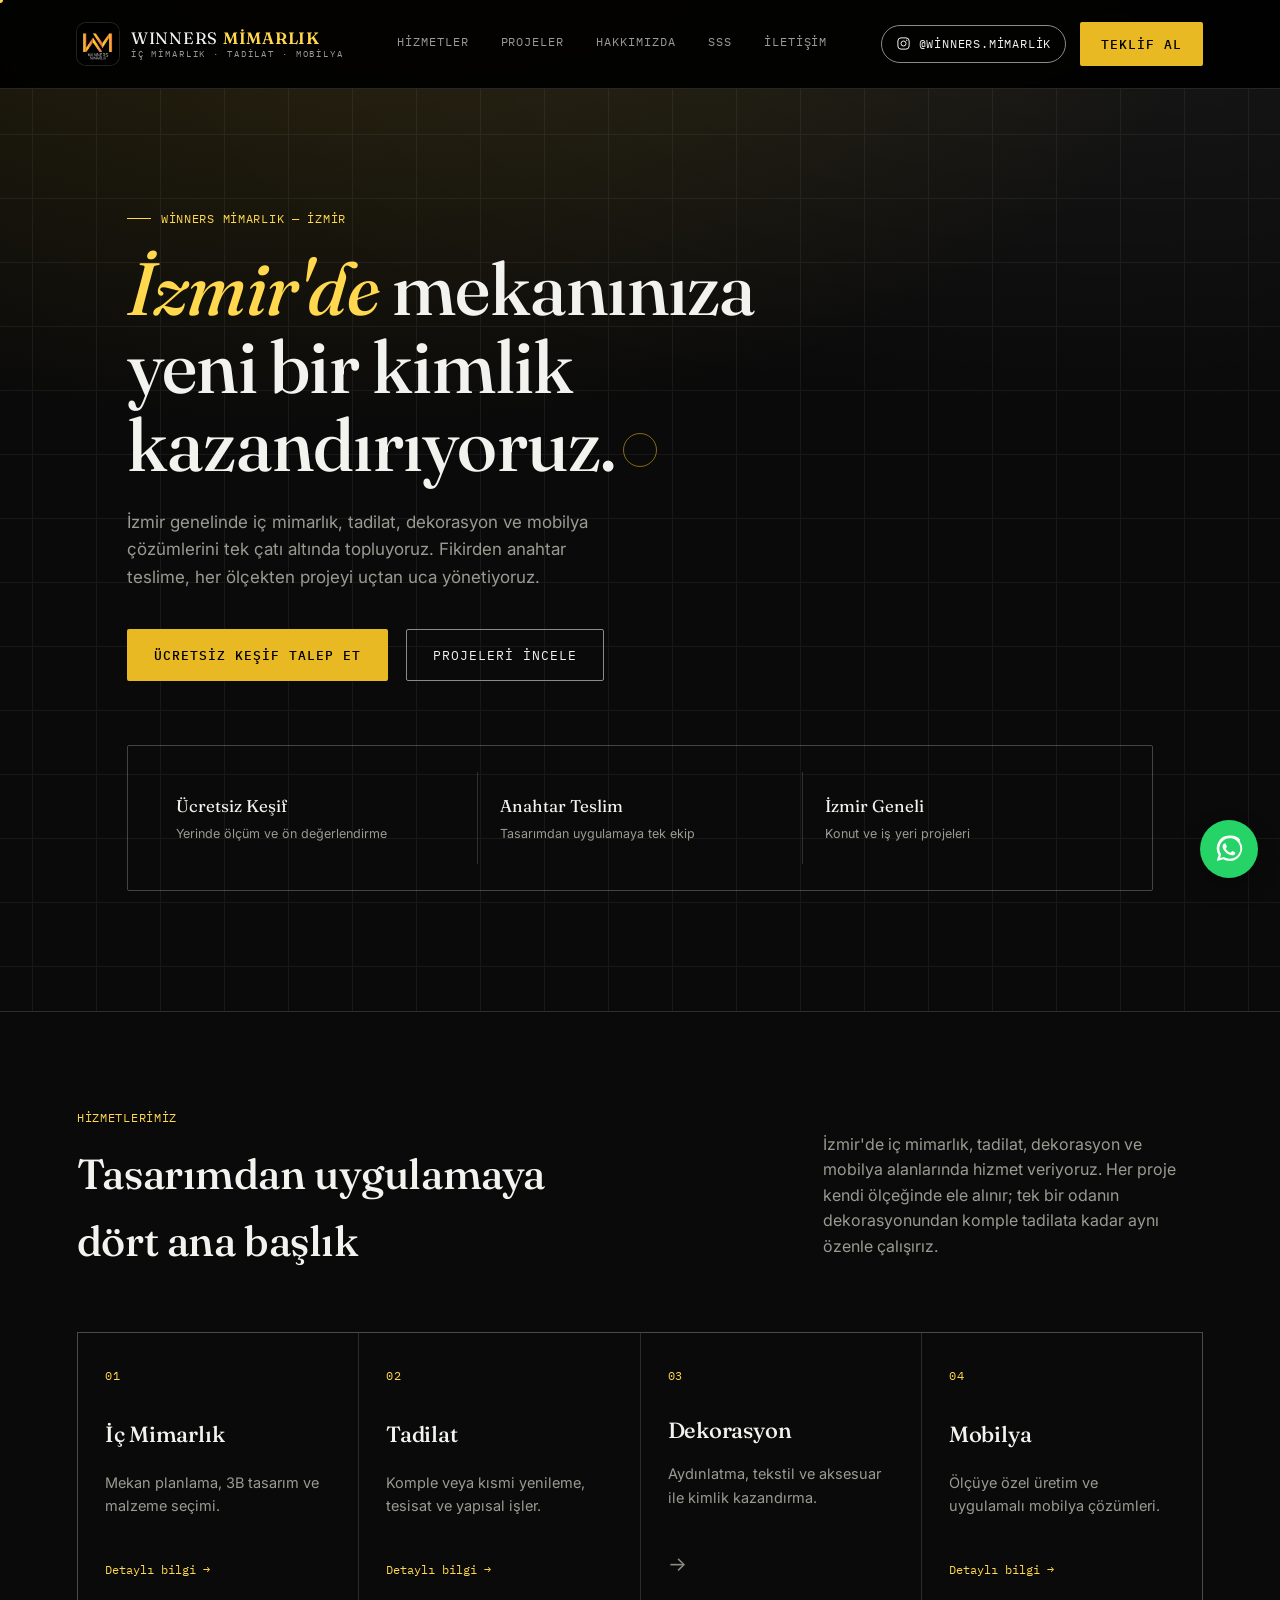
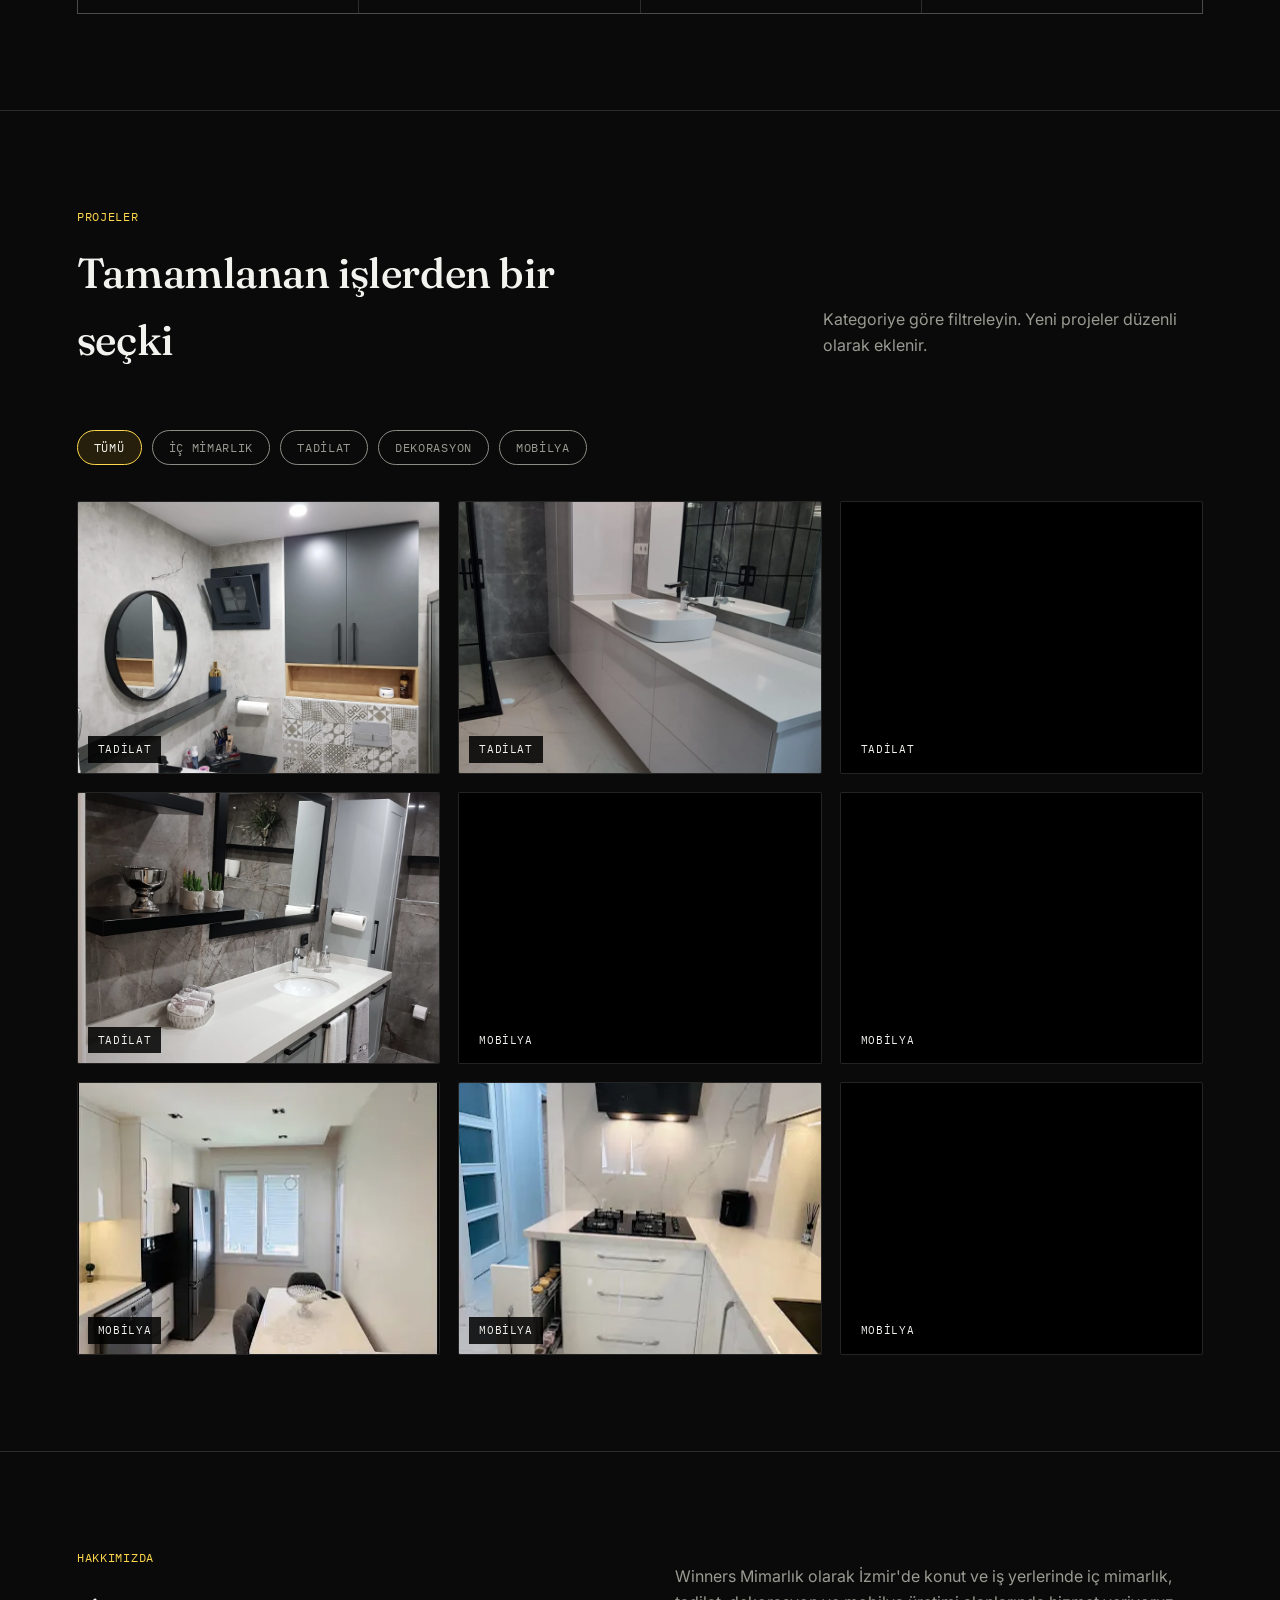
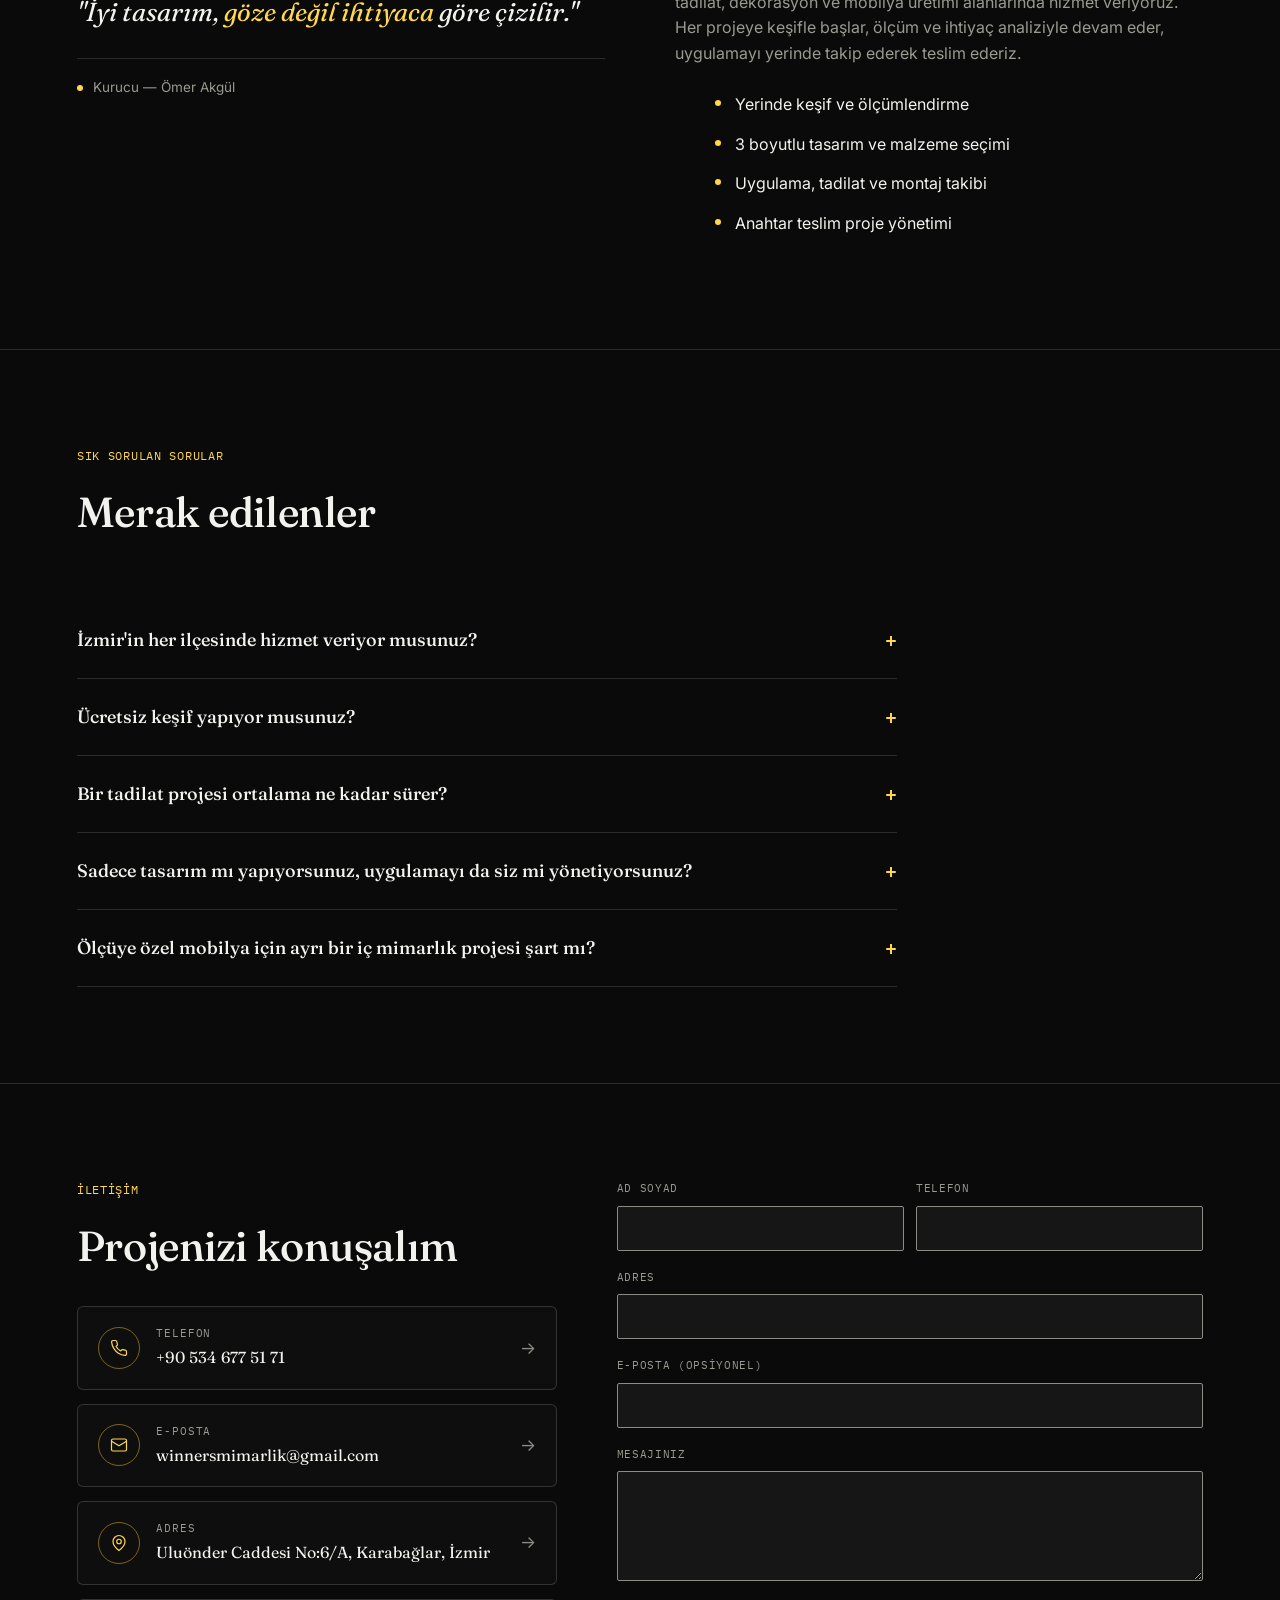
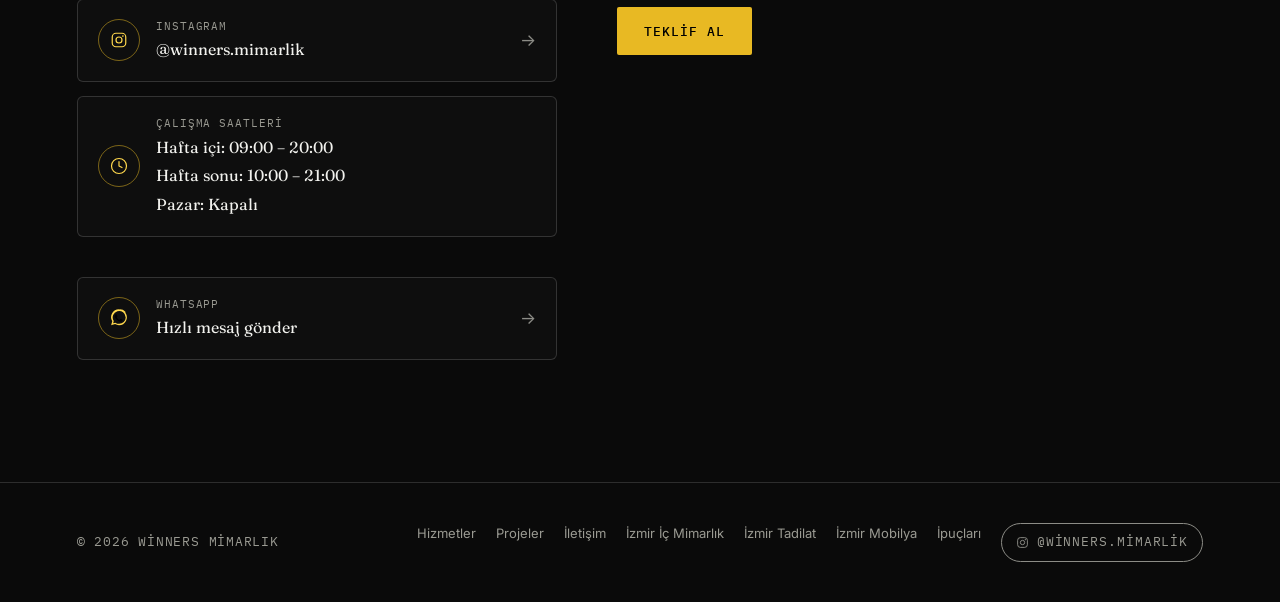
==== commit 14b7baf8: "Add files via upload" ====
--- a/index.html
+++ b/index.html
@@ -44,6 +44,7 @@
     <a href="#hizmetler">Hizmetler</a>
     <a href="#projeler">Projeler</a>
     <a href="#hakkimizda">Hakkımızda</a>
+    <a href="#sss">SSS</a>
     <a href="#iletisim">İletişim</a>
   </nav>
   <div style="display:flex; align-items:center; gap:14px;">
@@ -118,6 +119,39 @@
         <li><span class="dot"></span>Uygulama, tadilat ve montaj takibi</li>
         <li><span class="dot"></span>Anahtar teslim proje yönetimi</li>
       </ul>
+    </div>
+  </div>
+</section>
+
+<section class="section" id="sss" style="border-top:1px solid rgba(242,242,238,0.15);">
+  <div class="section-inner">
+    <div class="section-head reveal">
+      <div>
+        <div class="eyebrow mono">Sık Sorulan Sorular</div>
+        <h2>Merak edilenler</h2>
+      </div>
+    </div>
+    <div class="faq-list reveal-stagger" id="faqList">
+      <details class="faq-item">
+        <summary>İzmir'in her ilçesinde hizmet veriyor musunuz?</summary>
+        <p>Evet, Karabağlar'daki ofisimizden İzmir genelinde (Bornova, Konak, Buca, Balçova, Çiğli ve diğer ilçeler dahil) iç mimarlık, tadilat ve mobilya projeleri yürütüyoruz.</p>
+      </details>
+      <details class="faq-item">
+        <summary>Ücretsiz keşif yapıyor musunuz?</summary>
+        <p>Evet, her proje öncesinde yerinde ücretsiz keşif yapıyor, ölçüm ve ihtiyaç analizini bu ziyarette tamamlıyoruz.</p>
+      </details>
+      <details class="faq-item">
+        <summary>Bir tadilat projesi ortalama ne kadar sürer?</summary>
+        <p>Süre, projenin kapsamına göre değişir; tek bir banyo yenilemesi birkaç haftada tamamlanabilirken komple daire tadilatı birkaç ay sürebilir. Kesin süre, keşif sonrası netleşen kapsama göre size bildirilir.</p>
+      </details>
+      <details class="faq-item">
+        <summary>Sadece tasarım mı yapıyorsunuz, uygulamayı da siz mi yönetiyorsunuz?</summary>
+        <p>Tasarımdan uygulamaya kadar tüm süreci tek elden yönetiyoruz. Malzeme seçimi, tesisat, mobilya üretimi ve montaj dahil anahtar teslim hizmet veriyoruz.</p>
+      </details>
+      <details class="faq-item">
+        <summary>Ölçüye özel mobilya için ayrı bir iç mimarlık projesi şart mı?</summary>
+        <p>Hayır, sadece mobilya ihtiyacınız için de bizimle çalışabilirsiniz. Ancak mekanın genel tasarımıyla uyumlu olması için birlikte planlamayı öneririz.</p>
+      </details>
     </div>
   </div>
 </section>
@@ -245,10 +279,10 @@
 
 // Hizmet kategorileri (yeni kategori eklemek/silmek için bu diziyi düzenleyin)
 const CATEGORIES = [
-  {id:'ic-mimarlik', name:'İç Mimarlık', desc:'Mekan planlama, 3B tasarım ve malzeme seçimi.'},
-  {id:'tadilat', name:'Tadilat', desc:'Komple veya kısmi yenileme, tesisat ve yapısal işler.'},
+  {id:'ic-mimarlik', name:'İç Mimarlık', desc:'Mekan planlama, 3B tasarım ve malzeme seçimi.', page:'izmir-ic-mimarlik.html'},
+  {id:'tadilat', name:'Tadilat', desc:'Komple veya kısmi yenileme, tesisat ve yapısal işler.', page:'izmir-tadilat.html'},
   {id:'dekorasyon', name:'Dekorasyon', desc:'Aydınlatma, tekstil ve aksesuar ile kimlik kazandırma.'},
-  {id:'mobilya', name:'Mobilya', desc:'Ölçüye özel üretim ve uygulamalı mobilya çözümleri.'}
+  {id:'mobilya', name:'Mobilya', desc:'Ölçüye özel üretim ve uygulamalı mobilya çözümleri.', page:'izmir-mobilya.html'}
 ];
 
 // İletişim bilgileri
@@ -310,8 +344,16 @@
     const code = el('div','code mono', String(i+1).padStart(2,'0'));
     const h = el('h3', null, c.name);
     const p = el('p', null, c.desc || '');
-    const arrow = el('div','arrow','→');
-    card.append(code,h,p,arrow);
+    card.append(code,h,p);
+    if(c.page){
+      const link = el('a','service-detail-link', 'Detaylı bilgi →');
+      link.href = c.page;
+      link.addEventListener('click', (e)=> e.stopPropagation());
+      card.appendChild(link);
+    } else {
+      const arrow = el('div','arrow','→');
+      card.appendChild(arrow);
+    }
     card.addEventListener('click', ()=>{
       document.getElementById('projeler').scrollIntoView({behavior:'smooth'});
       setTimeout(()=>renderGallery(c.id), 300);
@@ -576,10 +618,15 @@
   "description": "İzmir'de iç mimarlık, tadilat, dekorasyon ve ölçüye özel mobilya üretimi hizmeti veren mimarlık ofisi.",
   "telephone": "+905346775171",
   "email": "winnersmimarlik@gmail.com",
-  "areaServed": {
-    "@type": "City",
-    "name": "İzmir"
-  },
+  "areaServed": [
+    {"@type": "City", "name": "İzmir"},
+    {"@type": "AdministrativeArea", "name": "Karabağlar"},
+    {"@type": "AdministrativeArea", "name": "Bornova"},
+    {"@type": "AdministrativeArea", "name": "Konak"},
+    {"@type": "AdministrativeArea", "name": "Buca"},
+    {"@type": "AdministrativeArea", "name": "Balçova"},
+    {"@type": "AdministrativeArea", "name": "Çiğli"}
+  ],
   "address": {
     "@type": "PostalAddress",
     "streetAddress": "Uluönder Caddesi No:6/A, Karabağlar",
@@ -611,5 +658,54 @@
 }
 </script>
 
+<script type="application/ld+json">
+{
+  "@context": "https://schema.org",
+  "@type": "FAQPage",
+  "mainEntity": [
+    {
+      "@type": "Question",
+      "name": "İzmir'in her ilçesinde hizmet veriyor musunuz?",
+      "acceptedAnswer": {
+        "@type": "Answer",
+        "text": "Evet, Karabağlar'daki ofisimizden İzmir genelinde (Bornova, Konak, Buca, Balçova, Çiğli ve diğer ilçeler dahil) iç mimarlık, tadilat ve mobilya projeleri yürütüyoruz."
+      }
+    },
+    {
+      "@type": "Question",
+      "name": "Ücretsiz keşif yapıyor musunuz?",
+      "acceptedAnswer": {
+        "@type": "Answer",
+        "text": "Evet, her proje öncesinde yerinde ücretsiz keşif yapıyor, ölçüm ve ihtiyaç analizini bu ziyarette tamamlıyoruz."
+      }
+    },
+    {
+      "@type": "Question",
+      "name": "Bir tadilat projesi ortalama ne kadar sürer?",
+      "acceptedAnswer": {
+        "@type": "Answer",
+        "text": "Süre, projenin kapsamına göre değişir; tek bir banyo yenilemesi birkaç haftada tamamlanabilirken komple daire tadilatı birkaç ay sürebilir. Kesin süre, keşif sonrası netleşen kapsama göre bildirilir."
+      }
+    },
+    {
+      "@type": "Question",
+      "name": "Sadece tasarım mı yapıyorsunuz, uygulamayı da siz mi yönetiyorsunuz?",
+      "acceptedAnswer": {
+        "@type": "Answer",
+        "text": "Tasarımdan uygulamaya kadar tüm süreci tek elden yönetiyoruz. Malzeme seçimi, tesisat, mobilya üretimi ve montaj dahil anahtar teslim hizmet veriyoruz."
+      }
+    },
+    {
+      "@type": "Question",
+      "name": "Ölçüye özel mobilya için ayrı bir iç mimarlık projesi şart mı?",
+      "acceptedAnswer": {
+        "@type": "Answer",
+        "text": "Hayır, sadece mobilya ihtiyacınız için de çalışabilirsiniz. Ancak mekanın genel tasarımıyla uyumlu olması için birlikte planlamayı öneririz."
+      }
+    }
+  ]
+}
+</script>
+
 </body>
 </html>
--- a/styles.css
+++ b/styles.css
@@ -133,6 +133,15 @@
   .service-card h3{font-size:22px; margin-top:24px;}
   .service-card p{color:var(--stone); font-size:14.5px; margin-top:10px;}
   .service-card .arrow{margin-top:20px; color:var(--line-dim); font-size:20px;}
+  .service-detail-link{margin-top:20px; color:var(--brass-bright); font-family:'IBM Plex Mono',monospace; font-size:12px; text-decoration:none; display:inline-block; width:fit-content;}
+  .service-detail-link:hover{color:var(--brass);}
+  .faq-list{max-width:820px;}
+  .faq-item{border-bottom:1px solid rgba(242,242,238,0.15); padding:22px 0;}
+  .faq-item summary{cursor:pointer; font-family:'Fraunces',serif; font-size:18px; font-weight:500; list-style:none; display:flex; justify-content:space-between; align-items:center; gap:20px;}
+  .faq-item summary::-webkit-details-marker{display:none;}
+  .faq-item summary::after{content:"+"; font-family:'IBM Plex Mono',monospace; font-size:20px; color:var(--brass-bright); flex-shrink:0; transition:transform .25s;}
+  .faq-item[open] summary::after{transform:rotate(45deg);}
+  .faq-item p{color:var(--stone); margin-top:14px; font-size:15px; max-width:70ch;}
 
   /* gallery */
   .filters{display:flex; gap:10px; flex-wrap:wrap; margin-bottom:36px;}
